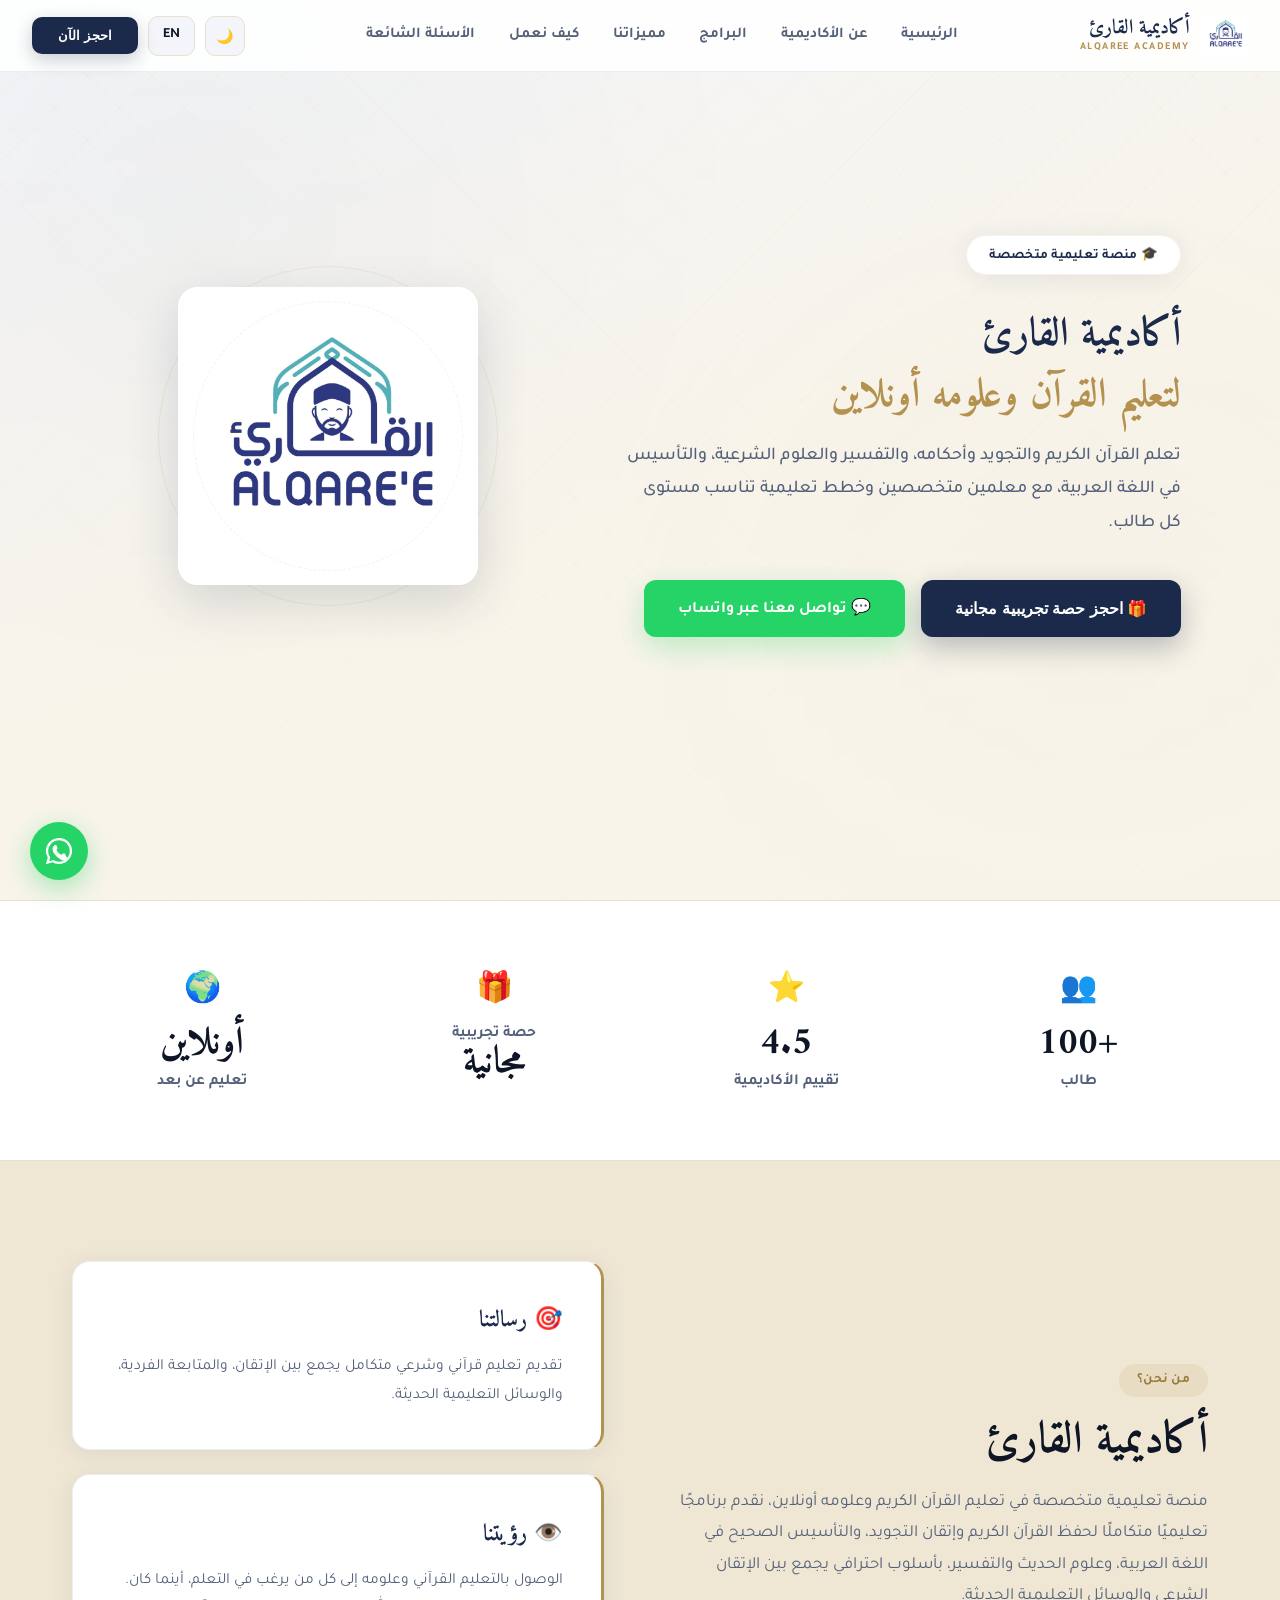
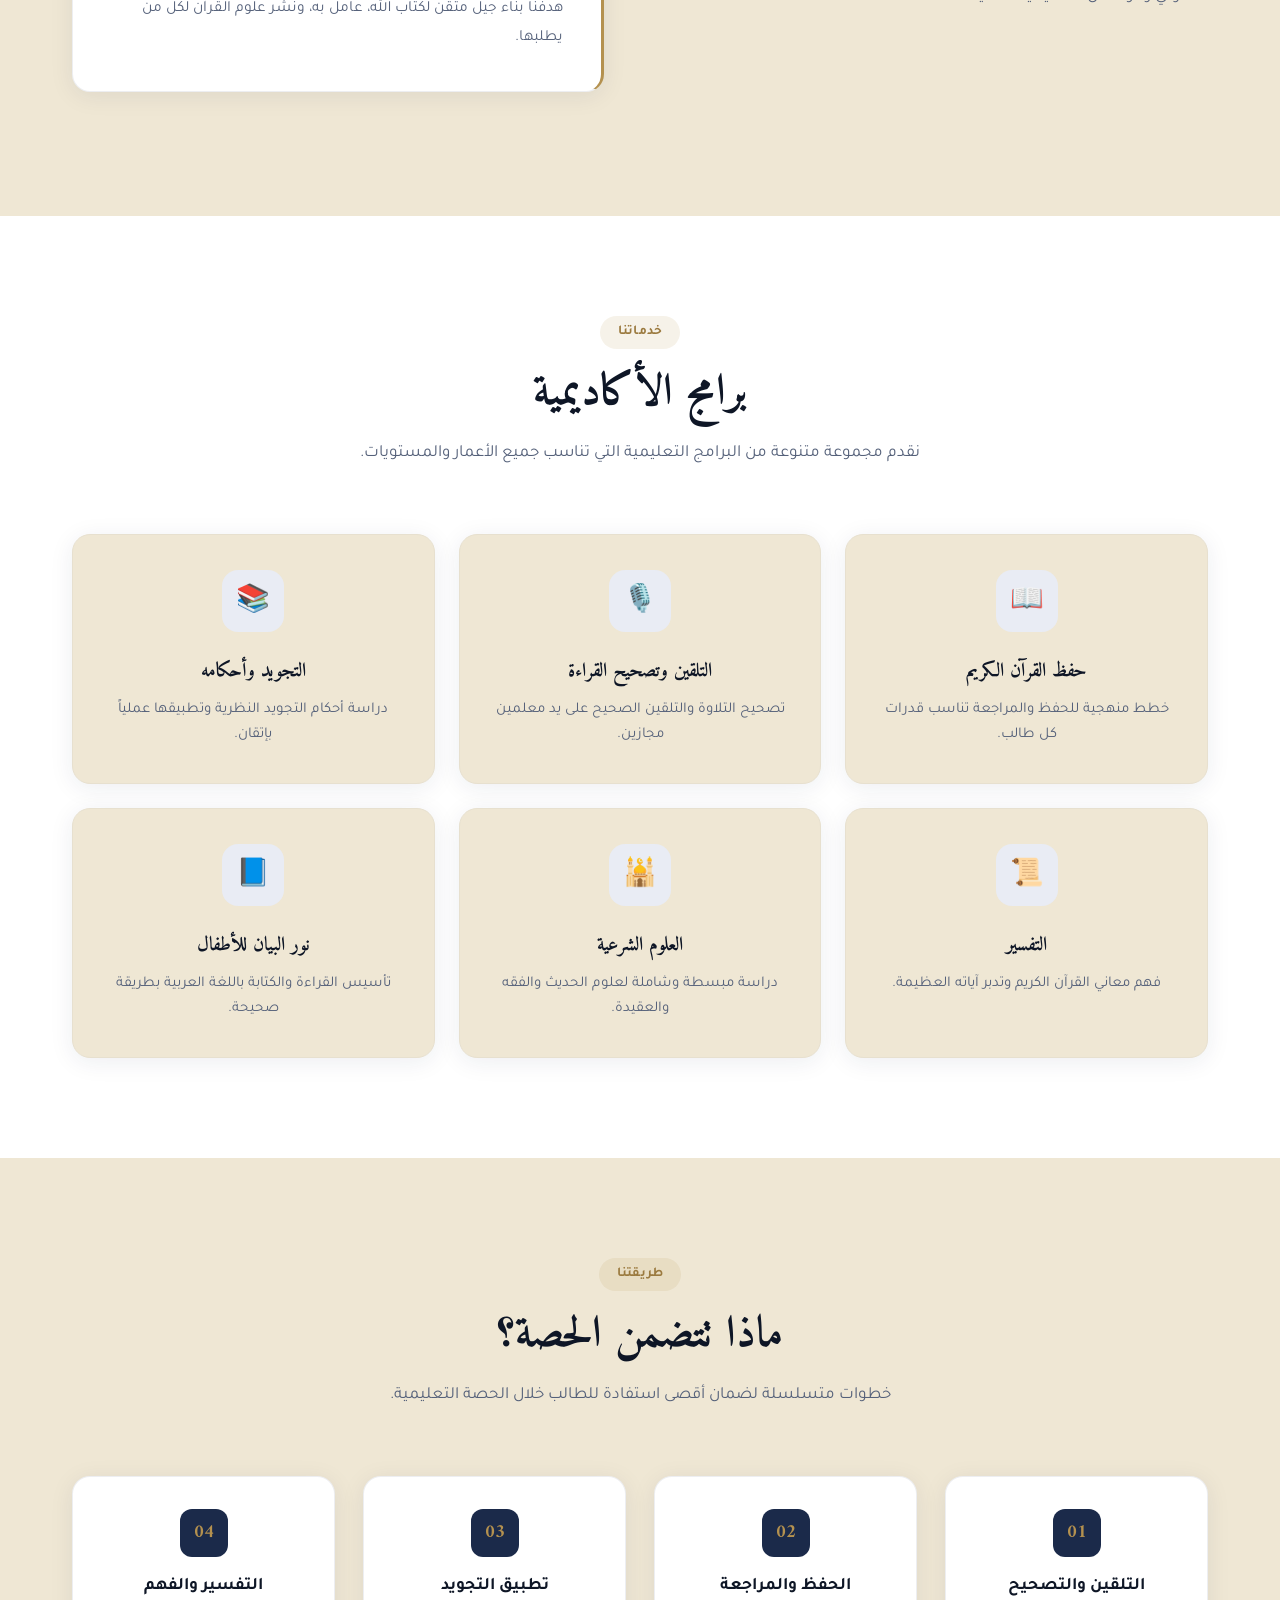
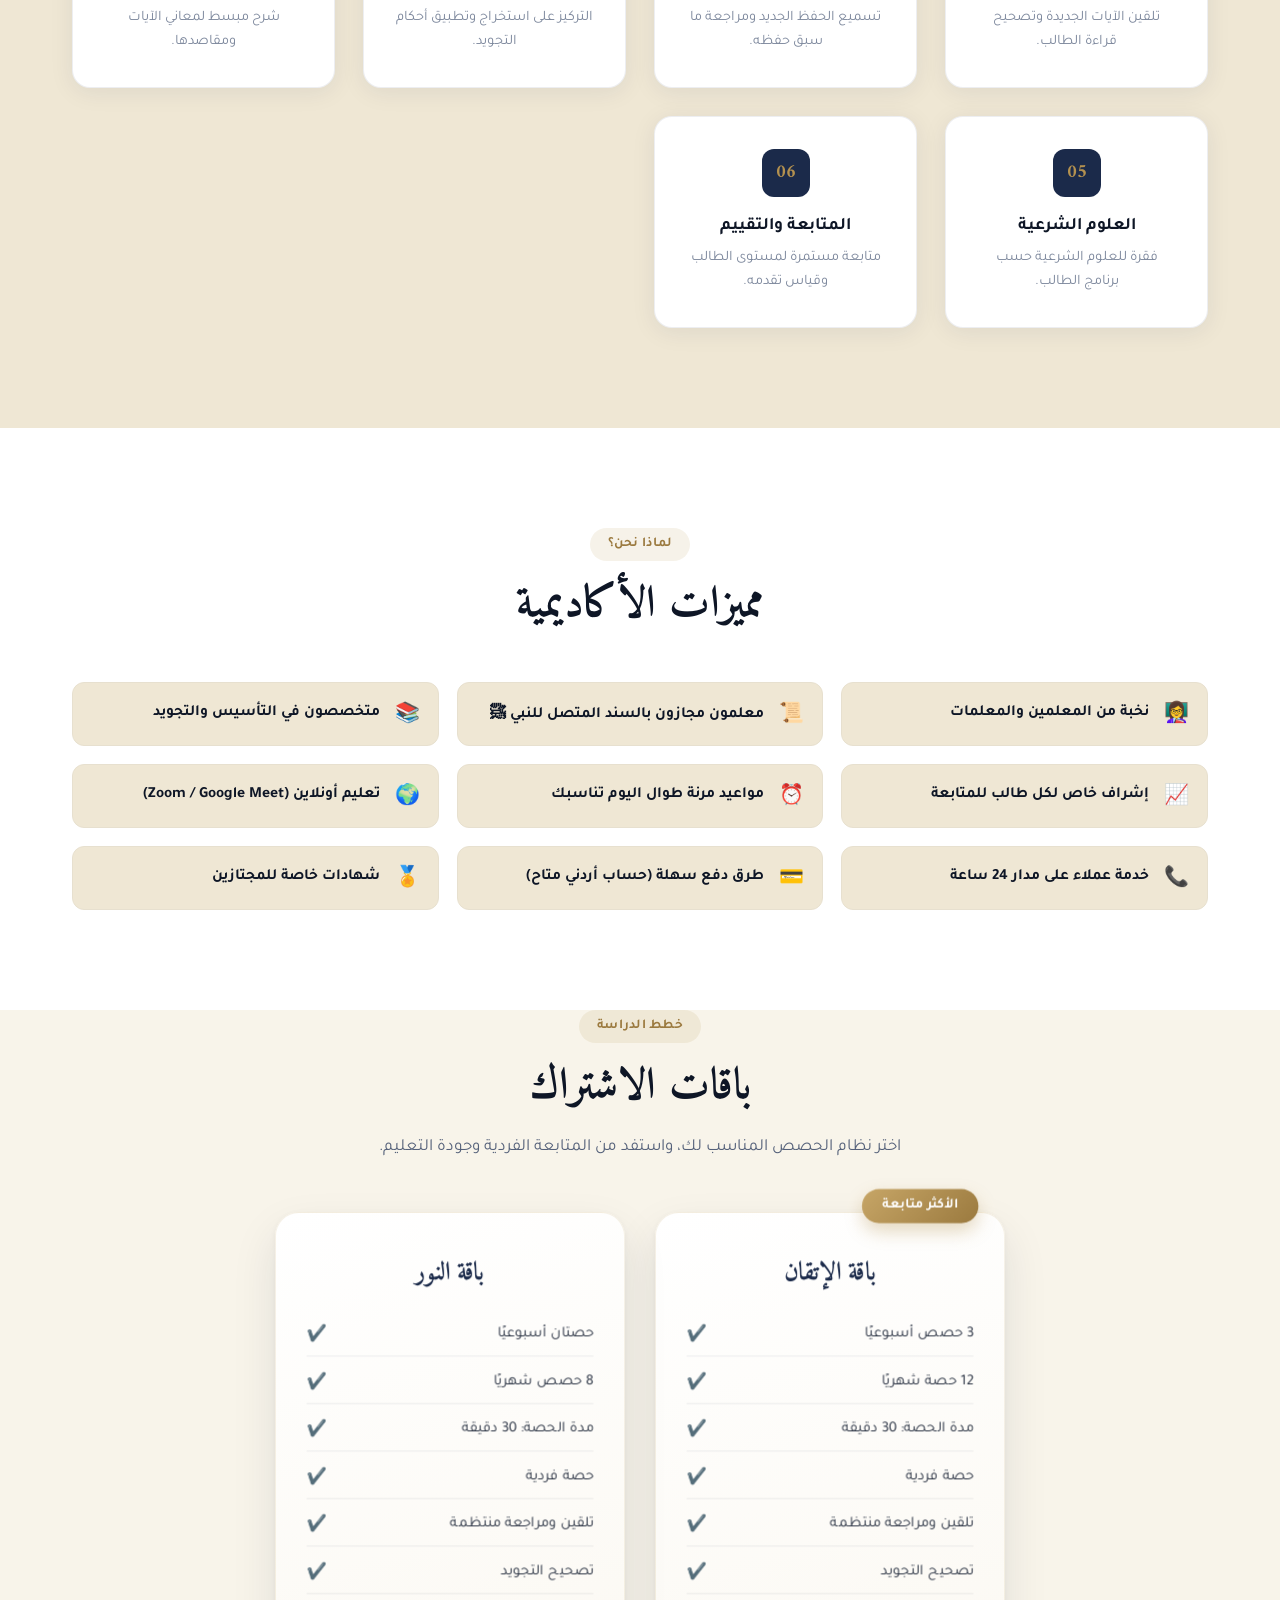
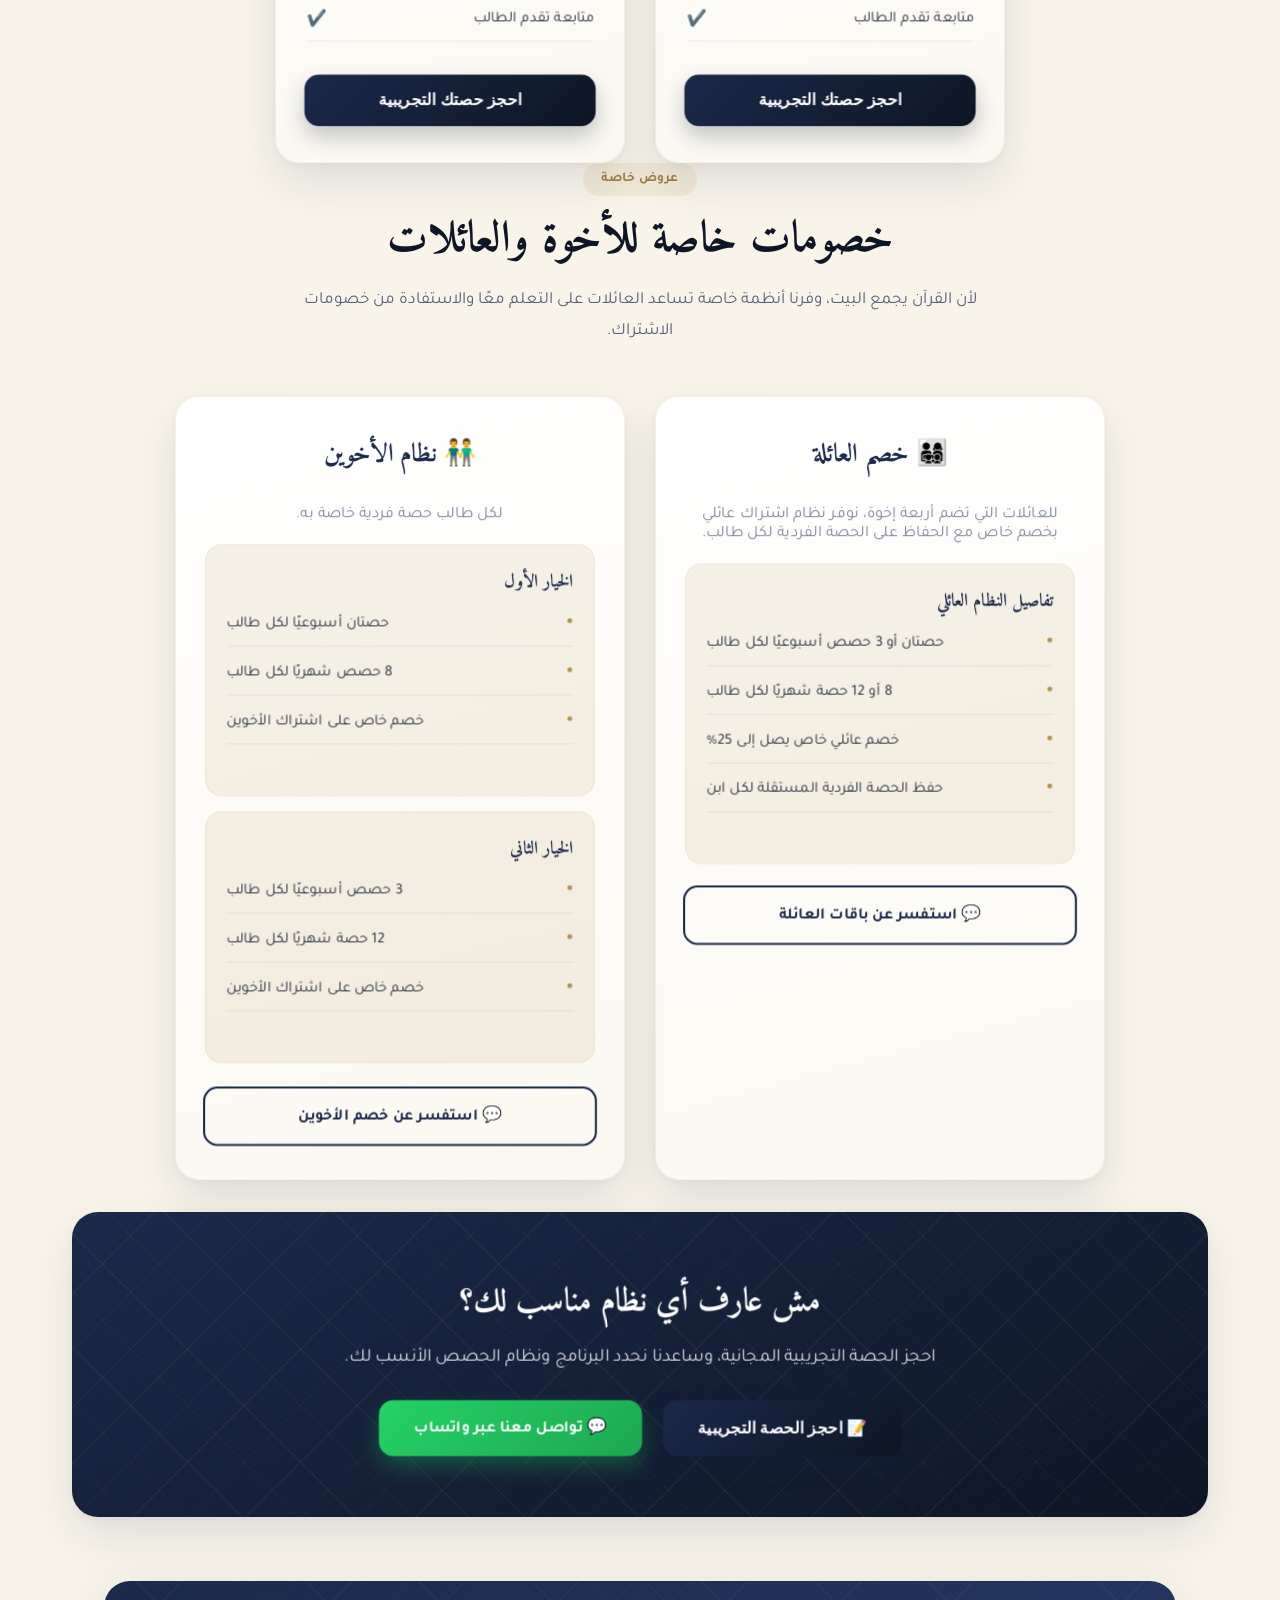
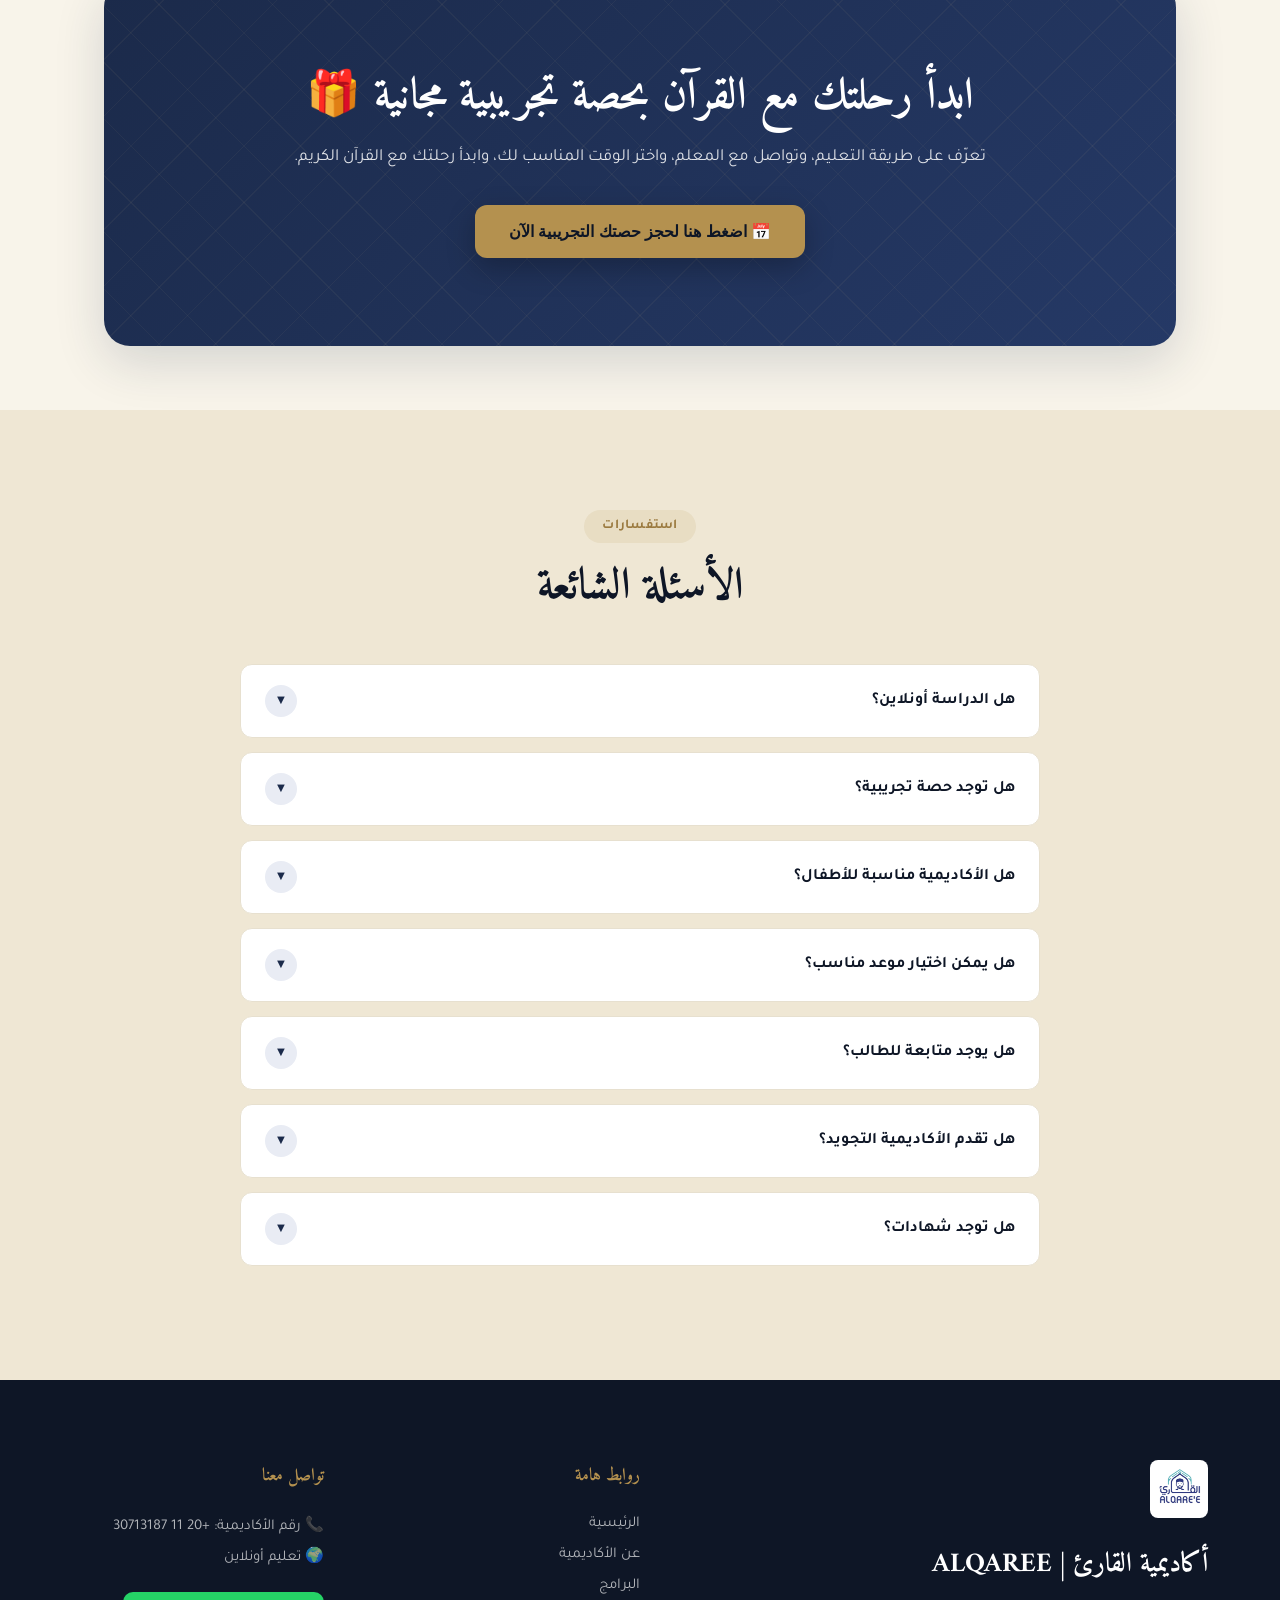
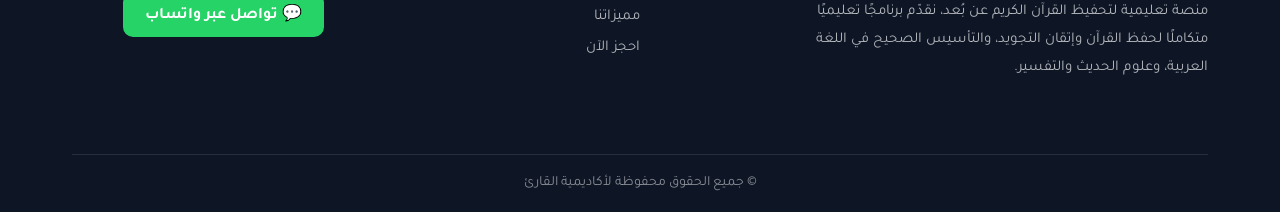
==== index.html @ 90953e5b "Add files via upload" ====
<!DOCTYPE html>
<html lang="ar" dir="rtl" data-theme="light">
<head>
<meta charset="UTF-8">
<meta name="viewport" content="width=device-width, initial-scale=1.0">
<title data-i18n="page_title">أكاديمية القارئ | تعليم القرآن الكريم والتجويد والعلوم الشرعية أونلاين</title>

<!-- Facebook Domain Verification -->
<meta name="facebook-domain-verification" content="b0ya1igfwfctsyfif7f6wbqthtu5ta" />

<!-- Meta Pixel Code -->
<script>
!function(f,b,e,v,n,t,s)
{if(f.fbq)return;n=f.fbq=function(){n.callMethod?
n.callMethod.apply(n,arguments):n.queue.push(arguments)};
if(!f._fbq)f._fbq=n;n.push=n;n.loaded=!0;n.version='2.0';
n.queue=[];t=b.createElement(e);t.async=!0;
t.src=v;s=b.getElementsByTagName(e)[0];
s.parentNode.insertBefore(t,s)}(window, document,'script',
'https://connect.facebook.net/en_US/fbevents.js');
fbq('init', '1614909166922702');
fbq('track', 'PageView');
</script>
<noscript><img height="1" width="1" style="display:none"
src="https://www.facebook.com/tr?id=1614909166922702&ev=PageView&noscript=1"
/></noscript>
<!-- End Meta Pixel Code -->

<meta name="description" content="أكاديمية القارئ لتعليم القرآن الكريم وحفظه، والتجويد وأحكامه، والتفسير، والعلوم الشرعية، ونور البيان للأطفال، أونلاين مع معلمين متخصصين وحصة تجريبية مجانية.">
<meta name="theme-color" content="#1B2A4A">
<link rel="preconnect" href="https://fonts.googleapis.com">
<link rel="preconnect" href="https://fonts.gstatic.com" crossorigin>
<link href="https://fonts.googleapis.com/css2?family=Amiri:wght@400;700&family=Tajawal:wght@300;400;500;700;800;900&family=Inter:wght@300;400;500;600;700&display=swap" rel="stylesheet">
<link rel="stylesheet" href="style.css">
</head>
<body>

<!-- NAVBAR -->
<nav id="navbar">
  <a class="nav-logo" href="#">
    <img src="assets/logo.jpg" alt="أكاديمية القارئ">
    <div class="nav-logo-text">
      <div class="nav-logo-ar" data-i18n="logo_ar">أكاديمية القارئ</div>
      <div class="nav-logo-en">ALQAREE ACADEMY</div>
    </div>
  </a>
  <ul class="nav-links">
    <li><a href="#" data-i18n="nav_home">الرئيسية</a></li>
    <li><a href="#about" data-i18n="nav_about">عن الأكاديمية</a></li>
    <li><a href="#services" data-i18n="nav_services">البرامج</a></li>
    <li><a href="#features" data-i18n="nav_features">مميزاتنا</a></li>
    <li><a href="#process" data-i18n="nav_process">كيف نعمل</a></li>
    <li><a href="#faq" data-i18n="nav_faq">الأسئلة الشائعة</a></li>
  </ul>
  <div class="nav-actions">
    <button class="theme-toggle" id="theme-toggle-btn" aria-label="تبديل الوضع الليلي والنهاري">🌙</button>
    <button class="lang-toggle" id="lang-toggle-btn" aria-label="تبديل اللغة">EN</button>
    <button class="nav-cta open-modal-btn" data-i18n="book_now">احجز الآن</button>
  </div>
  
  <button class="nav-hamburger" id="menu-btn" aria-label="فتح القائمة" aria-expanded="false" aria-controls="mobile-menu">
    <span></span><span></span><span></span>
  </button>
</nav>

<div class="mobile-menu" id="mobile-menu">
  <a href="#" class="mobile-link" data-i18n="nav_home">الرئيسية</a>
  <a href="#about" class="mobile-link" data-i18n="nav_about">عن الأكاديمية</a>
  <a href="#services" class="mobile-link" data-i18n="nav_services">البرامج</a>
  <a href="#features" class="mobile-link" data-i18n="nav_features">مميزاتنا</a>
  <a href="#process" class="mobile-link" data-i18n="nav_process">كيف نعمل</a>
  <a href="#faq" class="mobile-link" data-i18n="nav_faq">الأسئلة الشائعة</a>
  <div class="mobile-actions">
    <button class="theme-toggle" id="mobile-theme-btn">🌙 الوضع الليلي</button>
    <button class="lang-toggle" id="mobile-lang-btn">English</button>
  </div>
  <button class="nav-cta open-modal-btn mobile-link mobile-cta" data-i18n="book_now">احجز الآن</button>
</div>

<!-- HERO -->
<section class="hero" id="home">
  <div class="hero-pattern"></div>
  <div class="container hero-content">
    <div class="hero-text reveal visible">
      <div class="hero-badge" data-i18n="hero_badge">🎓 منصة تعليمية متخصصة</div>
      <h1 class="hero-title"><span data-i18n="hero_title_1">أكاديمية القارئ</span> <span data-i18n="hero_title_2">لتعليم القرآن وعلومه أونلاين</span></h1>
      <p class="hero-sub" data-i18n="hero_sub">تعلم القرآن الكريم والتجويد وأحكامه، والتفسير والعلوم الشرعية، والتأسيس في اللغة العربية، مع معلمين متخصصين وخطط تعليمية تناسب مستوى كل طالب.</p>
      <div class="hero-btns">
        <button class="btn-primary open-modal-btn" data-i18n="hero_btn_book">🎁 احجز حصة تجريبية مجانية</button>
        <a href="https://wa.me/201130713187?text=السلام عليكم، أريد الاستفسار عن أكاديمية القارئ وحجز حصة تجريبية مجانية." target="_blank" rel="noopener noreferrer" class="btn-wa" data-i18n="hero_btn_wa">💬 تواصل معنا عبر واتساب</a>
      </div>
    </div>
    <div class="hero-visual reveal visible">
        <img src="assets/logo.jpg" alt="أكاديمية القارئ Logo">
    </div>
  </div>
</section>

<!-- STATS -->
<section class="stats-bar">
  <div class="container stats-grid reveal">
    <div class="stat-item">
      <div class="stat-icon">👥</div>
      <div class="stat-num">+100</div>
      <div class="stat-label" data-i18n="stat_students">طالب</div>
    </div>
    <div class="stat-item">
      <div class="stat-icon">⭐</div>
      <div class="stat-num">4.5</div>
      <div class="stat-label" data-i18n="stat_rating" >تقييم الطلاب للأكاديمية  </div>
    </div>
    <div class="stat-item">
      <div class="stat-icon">🎁</div>
      <div class="stat-label" data-i18n="stat_free">حصة نجريبية</div>
      <div class="stat-num" data-i18n="stat_free_val">مجانية </div>
    </div>
    <div class="stat-item">
      <div class="stat-icon">🌍</div>
      <div class="stat-num" data-i18n="stat_online_val">أونلاين</div>
      <div class="stat-label" data-i18n="stat_online">تعليم عن بعد</div>
    </div>
  </div>
</section>

<!-- ABOUT -->
<section class="about" id="about">
  <div class="container reveal">
    <div class="about-grid">
        <div>
            <div class="section-tag" data-i18n="about_tag">من نحن؟</div>
            <h2 class="section-title" data-i18n="about_title">أكاديمية القارئ</h2>
            <p class="section-sub" data-i18n="about_desc">منصة تعليمية متخصصة في تعليم القرآن الكريم وعلومه أونلاين، نقدم برنامجًا تعليميًا متكاملًا لحفظ القرآن الكريم وإتقان التجويد، والتأسيس الصحيح في اللغة العربية، وعلوم الحديث والتفسير، بأسلوب احترافي يجمع بين الإتقان الشرعي والوسائل التعليمية الحديثة.</p>
        </div>
        <div>
            <div class="about-card">
                <h3 data-i18n="mission_title">🎯 رسالتنا</h3>
                <p data-i18n="mission_desc">تقديم تعليم قرآني وشرعي متكامل يجمع بين الإتقان، والمتابعة الفردية، والوسائل التعليمية الحديثة.</p>
            </div>
            <div class="about-card">
                <h3 data-i18n="vision_title">👁️ رؤيتنا</h3>
                <p data-i18n="vision_desc">الوصول بالتعليم القرآني وعلومه إلى كل من يرغب في التعلم، أينما كان. هدفنا بناء جيل متقن لكتاب الله، عامل به، ونشر علوم القرآن لكل من يطلبها.</p>
            </div>
        </div>
    </div>
  </div>
</section>

<!-- SERVICES -->
<section class="services" id="services">
  <div class="container reveal">
    <div class="text-center">
        <div class="section-tag" data-i18n="services_tag">خدماتنا</div>
        <h2 class="section-title" data-i18n="services_title">برامج الأكاديمية</h2>
        <p class="section-sub text-center" data-i18n="services_sub">نقدم مجموعة متنوعة من البرامج التعليمية التي تناسب جميع الأعمار والمستويات.</p>
    </div>
    
    <div class="services-grid">
      <div class="service-card">
        <div class="service-icon">📖</div>
        <h3 class="service-title" data-i18n="srv_1_title">حفظ القرآن الكريم</h3>
        <p class="service-text" data-i18n="srv_1_desc">خطط منهجية للحفظ والمراجعة تناسب قدرات كل طالب.</p>
      </div>
      <div class="service-card">
        <div class="service-icon">🎙️</div>
        <h3 class="service-title" data-i18n="srv_2_title">التلقين وتصحيح القراءة</h3>
        <p class="service-text" data-i18n="srv_2_desc">تصحيح التلاوة والتلقين الصحيح على يد معلمين مجازين.</p>
      </div>
      <div class="service-card">
        <div class="service-icon">📚</div>
        <h3 class="service-title" data-i18n="srv_3_title">التجويد وأحكامه</h3>
        <p class="service-text" data-i18n="srv_3_desc">دراسة أحكام التجويد النظرية وتطبيقها عملياً بإتقان.</p>
      </div>
      <div class="service-card">
        <div class="service-icon">📜</div>
        <h3 class="service-title" data-i18n="srv_4_title">التفسير</h3>
        <p class="service-text" data-i18n="srv_4_desc">فهم معاني القرآن الكريم وتدبر آياته العظيمة.</p>
      </div>
      <div class="service-card">
        <div class="service-icon">🕌</div>
        <h3 class="service-title" data-i18n="srv_5_title">العلوم الشرعية</h3>
        <p class="service-text" data-i18n="srv_5_desc">دراسة مبسطة وشاملة لعلوم الحديث والفقه والعقيدة.</p>
      </div>
      <div class="service-card">
        <div class="service-icon">📘</div>
        <h3 class="service-title" data-i18n="srv_6_title">نور البيان للأطفال</h3>
        <p class="service-text" data-i18n="srv_6_desc">تأسيس القراءة والكتابة باللغة العربية بطريقة صحيحة.</p>
      </div>
    </div>
  </div>
</section>

<!-- PROCESS -->
<section class="process" id="process">
  <div class="container reveal">
    <div class="text-center">
        <div class="section-tag" data-i18n="process_tag">طريقتنا</div>
        <h2 class="section-title" data-i18n="process_title">ماذا تتضمن الحصة؟</h2>
        <p class="section-sub text-center" data-i18n="process_sub">خطوات متسلسلة لضمان أقصى استفادة للطالب خلال الحصة التعليمية.</p>
    </div>

    <div class="process-steps">
      <div class="process-step">
        <div class="step-num">01</div>
        <h3 class="step-title" data-i18n="step_1_title">التلقين والتصحيح</h3>
        <p class="step-text" data-i18n="step_1_desc">تلقين الآيات الجديدة وتصحيح قراءة الطالب.</p>
      </div>
      <div class="process-step">
        <div class="step-num">02</div>
        <h3 class="step-title" data-i18n="step_2_title">الحفظ والمراجعة</h3>
        <p class="step-text" data-i18n="step_2_desc">تسميع الحفظ الجديد ومراجعة ما سبق حفظه.</p>
      </div>
      <div class="process-step">
        <div class="step-num">03</div>
        <h3 class="step-title" data-i18n="step_3_title">تطبيق التجويد</h3>
        <p class="step-text" data-i18n="step_3_desc">التركيز على استخراج وتطبيق أحكام التجويد.</p>
      </div>
      <div class="process-step">
        <div class="step-num">04</div>
        <h3 class="step-title" data-i18n="step_4_title">التفسير والفهم</h3>
        <p class="step-text" data-i18n="step_4_desc">شرح مبسط لمعاني الآيات ومقاصدها.</p>
      </div>
      <div class="process-step">
        <div class="step-num">05</div>
        <h3 class="step-title" data-i18n="step_5_title">العلوم الشرعية</h3>
        <p class="step-text" data-i18n="step_5_desc">فقرة للعلوم الشرعية حسب برنامج الطالب.</p>
      </div>
      <div class="process-step">
        <div class="step-num">06</div>
        <h3 class="step-title" data-i18n="step_6_title">المتابعة والتقييم</h3>
        <p class="step-text" data-i18n="step_6_desc">متابعة مستمرة لمستوى الطالب وقياس تقدمه.</p>
      </div>
    </div>
  </div>
</section>

<!-- FEATURES -->
<section class="features" id="features">
  <div class="container reveal">
    <div class="text-center">
        <div class="section-tag" data-i18n="features_tag">لماذا نحن؟</div>
        <h2 class="section-title" data-i18n="features_title">مميزات الأكاديمية</h2>
    </div>
    
    <div class="features-list">
        <div class="feature-item">
            <span>👩‍🏫</span>
            <span data-i18n="feat_1">نخبة من المعلمين والمعلمات</span>
        </div>
        <div class="feature-item">
            <span>📜</span>
            <span data-i18n="feat_2">معلمون مجازون بالسند المتصل للنبي ﷺ</span>
        </div>
        <div class="feature-item">
            <span>📚</span>
            <span data-i18n="feat_3">متخصصون في التأسيس والتجويد</span>
        </div>
        <div class="feature-item">
            <span>📈</span>
            <span data-i18n="feat_4">إشراف خاص لكل طالب للمتابعة</span>
        </div>
        <div class="feature-item">
            <span>⏰</span>
            <span data-i18n="feat_5">مواعيد مرنة طوال اليوم تناسبك</span>
        </div>
        <div class="feature-item">
            <span>🌍</span>
            <span data-i18n="feat_6">تعليم أونلاين (Zoom / Google Meet)</span>
        </div>
        <div class="feature-item">
            <span>📞</span>
            <span data-i18n="feat_7">خدمة عملاء على مدار 24 ساعة</span>
        </div>
        <div class="feature-item">
            <span>💳</span>
            <span data-i18n="feat_8">طرق دفع سهلة (حساب أردني متاح)</span>
        </div>
        <div class="feature-item">
            <span>🏅</span>
            <span data-i18n="feat_9">شهادات خاصة للمجتازين</span>
        </div>
    </div>
  </div>
</section>

<!-- PRICING PACKAGES (تمت الإضافة) -->
<section class="container reveal" id="pricing">
  <div class="text-center">
    <div class="section-tag" data-i18n="pricing_tag">خطط الدراسة</div>
    <h2 class="section-title" data-i18n="pricing_title">باقات الاشتراك</h2>
    <p class="section-sub text-center" data-i18n="pricing_sub">اختر نظام الحصص المناسب لك، واستفد من المتابعة الفردية وجودة التعليم.</p>
  </div>
  <div class="pricing-grid">
    <!-- باقة الإتقان 3D -->
    <div class="pricing-card">
      <div class="badge-3d" data-i18n="most_followed">الأكثر متابعة</div>
      <h3 data-i18n="pkg_itqan_title">باقة الإتقان</h3>
      <ul class="pricing-features">
        <li><span data-i18n="pkg_itqan_f1">3 حصص أسبوعيًا</span> <span class="check">✔️</span></li>
        <li><span data-i18n="pkg_itqan_f2">12 حصة شهريًا</span> <span class="check">✔️</span></li>
        <li><span data-i18n="pkg_itqan_f3">مدة الحصة: 30 دقيقة</span> <span class="check">✔️</span></li>
        <li><span data-i18n="pkg_itqan_f4">حصة فردية</span> <span class="check">✔️</span></li>
        <li><span data-i18n="pkg_itqan_f5">تلقين ومراجعة منتظمة</span> <span class="check">✔️</span></li>
        <li><span data-i18n="pkg_itqan_f6">تصحيح التجويد</span> <span class="check">✔️</span></li>
        <li><span data-i18n="pkg_itqan_f7">متابعة تقدم الطالب</span> <span class="check">✔️</span></li>
      </ul>
      <button class="btn-3d open-modal-btn" data-i18n="book_trial_btn">احجز حصتك التجريبية</button>
    </div>
    <!-- باقة النور 3D -->
    <div class="pricing-card">
      <h3 data-i18n="pkg_noor_title">باقة النور</h3>
      <ul class="pricing-features">
        <li><span data-i18n="pkg_noor_f1">حصتان أسبوعيًا</span> <span class="check">✔️</span></li>
        <li><span data-i18n="pkg_noor_f2">8 حصص شهريًا</span> <span class="check">✔️</span></li>
        <li><span data-i18n="pkg_noor_f3">مدة الحصة: 30 دقيقة</span> <span class="check">✔️</span></li>
        <li><span data-i18n="pkg_noor_f4">حصة فردية</span> <span class="check">✔️</span></li>
        <li><span data-i18n="pkg_noor_f5">تلقين ومراجعة منتظمة</span> <span class="check">✔️</span></li>
        <li><span data-i18n="pkg_noor_f6">تصحيح التجويد</span> <span class="check">✔️</span></li>
        <li><span data-i18n="pkg_noor_f7">متابعة تقدم الطالب</span> <span class="check">✔️</span></li>
      </ul>
      <button class="btn-3d open-modal-btn" data-i18n="book_trial_btn">احجز حصتك التجريبية</button>
    </div>
  </div>
</section>

<!-- FAMILY DISCOUNTS (تمت الإضافة) -->
<section class="container reveal" id="discounts">
  <div class="text-center">
    <div class="section-tag" data-i18n="discounts_tag">عروض خاصة</div>
    <h2 class="section-title" data-i18n="discounts_title">خصومات خاصة للأخوة والعائلات</h2>
    <p class="section-sub text-center" data-i18n="discounts_sub">لأن القرآن يجمع البيت، وفرنا أنظمة خاصة تساعد العائلات على التعلم معًا والاستفادة من خصومات الاشتراك.</p>
  </div>
  <div class="discounts-grid">
    <!-- Family Card -->
    <div class="pricing-card pricing-card--wide">
      <h3 data-i18n="family_discount_title">👨‍👩‍👧‍👦 خصم العائلة</h3>
      <p class="discount-lead" data-i18n="family_discount_sub">للعائلات التي تضم أربعة إخوة، نوفر نظام اشتراك عائلي بخصم خاص مع الحفاظ على الحصة الفردية لكل طالب.</p>
      <div class="discount-box">
        <h4 data-i18n="family_details_title">تفاصيل النظام العائلي</h4>
        <ul class="pricing-features">
          <li><span class="dot">•</span> <span data-i18n="fam_f1">حصتان أو 3 حصص أسبوعيًا لكل طالب</span></li>
          <li><span class="dot">•</span> <span data-i18n="fam_f2">8 أو 12 حصة شهريًا لكل طالب</span></li>
          <li><span class="dot">•</span> <span data-i18n="fam_f3">خصم عائلي خاص يصل إلى 25%</span></li>
          <li><span class="dot">•</span> <span data-i18n="fam_f4">حفظ الحصة الفردية المستقلة لكل ابن</span></li>
        </ul>
      </div>
      <a href="https://wa.me/201130713187" target="_blank" class="btn-3d btn-outline-navy" style="margin-top: 20px; display: block; text-align: center;" data-i18n="inquire_family">💬 استفسر عن باقات العائلة</a>
    </div>
    <!-- Siblings Card -->
    <div class="pricing-card pricing-card--wide">
      <h3 data-i18n="siblings_discount_title">👬 نظام الأخوين</h3>
      <p class="discount-lead" data-i18n="siblings_discount_sub">لكل طالب حصة فردية خاصة به.</p>
      <div class="discount-box">
        <h4 data-i18n="sib_op1_title">الخيار الأول</h4>
        <ul class="pricing-features">
          <li><span class="dot">•</span> <span data-i18n="sib_op1_f1">حصتان أسبوعيًا لكل طالب</span></li>
          <li><span class="dot">•</span> <span data-i18n="sib_op1_f2">8 حصص شهريًا لكل طالب</span></li>
          <li><span class="dot">•</span> <span data-i18n="sib_op1_f3">خصم خاص على اشتراك الأخوين</span></li>
        </ul>
      </div>
      <div class="discount-box" style="margin-top: 15px;">
        <h4 data-i18n="sib_op2_title">الخيار الثاني</h4>
        <ul class="pricing-features">
          <li><span class="dot">•</span> <span data-i18n="sib_op2_f1">3 حصص أسبوعيًا لكل طالب</span></li>
          <li><span class="dot">•</span> <span data-i18n="sib_op2_f2">12 حصة شهريًا لكل طالب</span></li>
          <li><span class="dot">•</span> <span data-i18n="sib_op2_f3">خصم خاص على اشتراك الأخوين</span></li>
        </ul>
      </div>
      <a href="https://wa.me/201130713187" target="_blank" class="btn-3d btn-outline-navy" style="margin-top: 20px; display: block; text-align: center;" data-i18n="inquire_siblings">💬 استفسر عن خصم الأخوين</a>
    </div>
  </div>
</section>

<!-- HELP BANNER CTA (تمت الإضافة) -->
<section class="container reveal" style="margin-top: 2rem;">
  <div class="help-banner-content">
    <h2 data-i18n="help_title">مش عارف أي نظام مناسب لك؟</h2>
    <p data-i18n="help_sub">احجز الحصة التجريبية المجانية، وساعدنا نحدد البرنامج ونظام الحصص الأنسب لك.</p>
    <div class="help-btns">
      <button class="btn-3d open-modal-btn" data-i18n="book_trial_help">📝 احجز الحصة التجريبية</button>
      <a href="https://wa.me/201130713187" target="_blank" class="btn-3d btn-3d--wa" data-i18n="wa_help">💬 تواصل معنا عبر واتساب</a>
    </div>
  </div>
</section>

<!-- CHILDREN SECTION -->

<!-- BOOKING CTA -->
<section class="container reveal" id="booking">
    <div class="booking-cta">
        <h2 class="section-title" data-i18n="cta_title">ابدأ رحلتك مع القرآن بحصة تجريبية مجانية 🎁</h2>
        <p class="section-sub text-center" data-i18n="cta_sub">تعرّف على طريقة التعليم، وتواصل مع المعلم، واختر الوقت المناسب لك، وابدأ رحلتك مع القرآن الكريم.</p>
        <div style="margin-top: 2rem;">
            <button class="btn-primary open-modal-btn" data-i18n="cta_btn">📅 اضغط هنا لحجز حصتك التجريبية الآن</button>
        </div>
    </div>
</section>

<!-- MODAL POPUP FOR BOOKING FORM -->
<div class="modal-overlay" id="booking-modal" aria-hidden="true">
    <div class="modal-container" role="dialog" aria-modal="true" aria-labelledby="modal-title">
        <button class="modal-close" id="modal-close-btn" aria-label="إغلاق النافذة">&times;</button>
        <h3 id="modal-title" class="modal-title" data-i18n="modal_heading" style="text-align: center; margin-bottom: 20px;">نموذج حجز الحصة التجريبية</h3>
        
        <div class="form-container" style="padding: 10px 0;">
            <form id="academy-register-form" style="display: flex; flex-direction: column; gap: 15px;">
                <!-- حقل الاسم -->
                <div>
                    <label style="display: block; margin-bottom: 5px; font-weight: 500;" data-i18n="form_name">الاسم ثلاثي</label>
                    <input type="text" name="name" required style="width: 100%; padding: 10px; border: 1px solid #ddd; border-radius: 8px; font-family: inherit; box-sizing: border-box;">
                </div>

                <!-- حقل العمر -->
                <div>
                    <label style="display: block; margin-bottom: 5px; font-weight: 500;" data-i18n="form_age">العمر</label>
                    <input type="number" name="age" required style="width: 100%; padding: 10px; border: 1px solid #ddd; border-radius: 8px; font-family: inherit; box-sizing: border-box;">
                </div>
                
                <!-- حقل الواتساب -->
                <div>
                    <label style="display: block; margin-bottom: 5px; font-weight: 500;" data-i18n="form_whatsapp">رقم الواتساب</label>
                    <input type="tel" name="whatsapp" dir="ltr" placeholder="+20..." required style="width: 100%; padding: 10px; border: 1px solid #ddd; border-radius: 8px; font-family: inherit; box-sizing: border-box; text-align: right;">
                </div>

                <!-- حقل الموعد -->
                <div>
                    <label style="display: block; margin-bottom: 5px; font-weight: 500;" data-i18n="form_appointment">الموعد المناسب للحصة</label>
                    <input type="datetime-local" name="appointment" required style="width: 100%; padding: 10px; border: 1px solid #ddd; border-radius: 8px; font-family: inherit; box-sizing: border-box;">
                </div>
                
                <button type="submit" class="btn-primary" id="submit-btn" style="width: 100%; margin-top: 10px; padding: 12px; font-size: 16px; border: none; cursor: pointer;" data-i18n="form_submit">تأكيد الحجز</button>
                <p id="form-message" style="text-align: center; font-weight: bold; margin-top: 10px; display: none;"></p>
            </form>
        </div>
    </div>
</div>

<!-- FAQ -->
<section class="faq" id="faq">
  <div class="container reveal">
    <div class="text-center">
        <div class="section-tag" data-i18n="faq_tag">استفسارات</div>
        <h2 class="section-title" data-i18n="faq_title">الأسئلة الشائعة</h2>
    </div>
    
    <div class="faq-list">
      <div class="faq-item">
        <button class="faq-q" aria-expanded="false" aria-controls="faq-a-1"><span data-i18n="faq_1_q">هل الدراسة أونلاين؟</span> <span class="faq-arrow">▼</span></button>
        <div id="faq-a-1" class="faq-a"><p data-i18n="faq_1_a">نعم، يتم التعليم عن بعد بشكل تفاعلي ومباشر باستخدام منصات Zoom أو Google Meet.</p></div>
      </div>
      <div class="faq-item">
        <button class="faq-q" aria-expanded="false" aria-controls="faq-a-2"><span data-i18n="faq_2_q">هل توجد حصة تجريبية؟</span> <span class="faq-arrow">▼</span></button>
        <div id="faq-a-2" class="faq-a"><p data-i18n="faq_2_a">نعم، نقدم حصة تجريبية مجانية لتقييم المستوى والتعرف على المعلم وطريقة الشرح.</p></div>
      </div>
      <div class="faq-item">
        <button class="faq-q" aria-expanded="false" aria-controls="faq-a-3"><span data-i18n="faq_3_q">هل الأكاديمية مناسبة للأطفال؟</span> <span class="faq-arrow">▼</span></button>
        <div id="faq-a-3" class="faq-a"><p data-i18n="faq_3_a">نعم، توجد برامج خاصة مصممة للأطفال ومنها منهج "نور البيان" لتأسيس القراءة والكتابة.</p></div>
      </div>
      <div class="faq-item">
        <button class="faq-q" aria-expanded="false" aria-controls="faq-a-4"><span data-i18n="faq_4_q">هل يمكن اختيار موعد مناسب؟</span> <span class="faq-arrow">▼</span></button>
        <div id="faq-a-4" class="faq-a"><p data-i18n="faq_4_a">نعم، نوفر مواعيد مرنة طوال اليوم لاختيار ما يناسب جدولك، وذلك حسب التوفر.</p></div>
      </div>
      <div class="faq-item">
        <button class="faq-q" aria-expanded="false" aria-controls="faq-a-5"><span data-i18n="faq_5_q">هل يوجد متابعة للطالب؟</span> <span class="faq-arrow">▼</span></button>
        <div id="faq-a-5" class="faq-a"><p data-i18n="faq_5_a">بالتأكيد، يوجد إشراف خاص ومتابعة دورية لتقدم مستوى الطالب وتواصل مستمر لضمان أفضل النتائج.</p></div>
      </div>
      <div class="faq-item">
        <button class="faq-q" aria-expanded="false" aria-controls="faq-a-6"><span data-i18n="faq_6_q">هل تقدم الأكاديمية التجويد؟</span> <span class="faq-arrow">▼</span></button>
        <div id="faq-a-6" class="faq-a"><p data-i18n="faq_6_a">نعم، يتم تعليم أحكام التجويد النظرية وتطبيقها عملياً أثناء التلاوة والحفظ.</p></div>
      </div>
      <div class="faq-item">
        <button class="faq-q" aria-expanded="false" aria-controls="faq-a-7"><span data-i18n="faq_7_q">هل توجد شهادات؟</span> <span class="faq-arrow">▼</span></button>
        <div id="faq-a-7" class="faq-a"><p data-i18n="faq_7_a">نعم، تُمنح شهادات خاصة للطلاب عند إتمامهم للبرامج أو المراحل التعليمية بنجاح.</p></div>
      </div>
    </div>
  </div>
</section>

<!-- FOOTER -->
<footer>
  <div class="container">
    <div class="footer-grid">
      <div>
        <div class="footer-brand">
            <img src="assets/logo.jpg" alt="أكاديمية القارئ">
            <h2 class="footer-brand-title">أكاديمية القارئ | ALQAREE</h2>
        </div>
        <p class="footer-about" data-i18n="footer_desc">منصة تعليمية لتحفيظ القرآن الكريم عن بُعد، نقدّم برنامجًا تعليميًا متكاملًا لحفظ القرآن وإتقان التجويد، والتأسيس الصحيح في اللغة العربية، وعلوم الحديث والتفسير.</p>
      </div>
      <div>
        <h4 class="footer-col-title" data-i18n="footer_links_title">روابط هامة</h4>
        <ul class="footer-links">
          <li><a href="#home" data-i18n="nav_home">الرئيسية</a></li>
          <li><a href="#about" data-i18n="nav_about">عن الأكاديمية</a></li>
          <li><a href="#services" data-i18n="nav_services">برامجنا</a></li>
          <li><a href="#features" data-i18n="nav_features">مميزاتنا</a></li>
          <li><a href="#booking" class="open-modal-btn footer-link-btn" data-i18n="book_now">حجز حصة تجريبية</a></li>
        </ul>
      </div>
      <div>
        <h4 class="footer-col-title" data-i18n="footer_contact_title">تواصل معنا</h4>
        <div class="footer-contact">
            <p data-i18n="footer_phone">📞 رقم الأكاديمية: +20 11 30713187</p>
            <p data-i18n="footer_online">🌍 تعليم أونلاين</p>
        </div>
        <a href="https://wa.me/201130713187?text=السلام عليكم، أريد الاستفسار عن أكاديمية القارئ وحجز حصة تجريبية مجانية." target="_blank" rel="noopener noreferrer" class="footer-wa-btn" data-i18n="footer_wa_btn">💬 تواصل عبر واتساب</a>
      </div>
    </div>
    <div class="footer-bottom">
      <p data-i18n="footer_rights">© جميع الحقوق محفوظة لأكاديمية القارئ</p>
    </div>
  </div>
</footer>

<!-- WHATSAPP FLOAT -->
<div class="wa-float">
  <a href="https://wa.me/201130713187?text=السلام عليكم، أريد الاستفسار عن أكاديمية القارئ وحجز حصة تجريبية مجانية." target="_blank" rel="noopener noreferrer" class="wa-float-btn" aria-label="تواصل معنا عبر واتساب">
    <svg viewBox="0 0 32 32">
      <path d="M16 2a13.94 13.94 0 0 0-12 21l-2 7 7-2a13.94 13.94 0 1 0 7-26zm0 25.5a11.5 11.5 0 0 1-5.8-1.6l-.4-.2-4.3 1.1 1.1-4.2-.3-.4A11.5 11.5 0 1 1 16 27.5zm6.3-8.6c-.3-.2-2-.1-2.3.1s-.6.5-.8.8-.4.4-.7.2a9.1 9.1 0 0 1-5.1-5.1c-.2-.3 0-.5.2-.7s.5-.6.8-.8.1-.4 0-.7l-1-2.4c-.3-.7-.6-.6-.8-.6h-.7c-.2 0-.8.1-1.2.6a5.2 5.2 0 0 0-1.6 3.9 9.1 9.1 0 0 0 1.9 4.8 18.5 18.5 0 0 0 7.6 6.7 8.3 8.3 0 0 0 2.6.5c1.2 0 2.3-.5 3.1-1.4a3.8 3.8 0 0 0 .3-2.5c-.2-.1-.5-.2-.8-.3z"/>
    </svg>
  </a>
</div>

<script src="script.js"></script>
</body>
</html>
---- style.css ----
/* ==========================================================================
   أكاديمية القارئ — Design System
   نظام لوني موحّد: كحلي ملكي + بيج دافئ + ذهبي أكاديمي
   ========================================================================== */

:root {
  /* ---- 1. Core brand palette (single source of truth) ---- */
  --navy-950: #0E1626;
  --navy-900: #14213D;
  --navy-800: #1B2A4A;
  --navy-700: #253966;
  --navy-600: #34477A;
  --navy-500: #4B5D8C;
  --navy-100: #E9ECF4;
  --navy-50:  #F3F5FA;

  --gold-700: #9B7A3F;
  --gold-600: #B4914F;   /* ذهبي أكاديمي أساسي */
  --gold-500: #C7A667;
  --gold-300: #DEC48F;
  --gold-100: #F1E5CC;

  --beige-100: #F8F4EA;  /* بيج دافئ — خلفية عامة */
  --beige-50:  #FBF8F1;
  --beige-200: #EFE7D4;
  --ink: #232C3D;        /* لون النص الأساسي */

  /* ---- 2. Semantic tokens (light mode) — used across the whole page ---- */
  --primary-navy: var(--navy-800);
  --primary-navy-deep: var(--navy-950);
  --bg-beige: var(--beige-100);
  --card-bg: #FFFFFF;
  --card-bg-tint: var(--beige-50);
  --accent-gold: var(--gold-600);
  --accent-gold-light: var(--gold-300);
  --accent-gold-soft: rgba(180, 145, 79, 0.12);
  --text-main: var(--ink);
  --shadow-3d: 0 20px 45px rgba(20, 33, 61, 0.10), 0 2px 10px rgba(20, 33, 61, 0.05);

  --primary: var(--navy-700);
  --primary-dark: var(--navy-900);
  --primary-light: var(--navy-500);
  --primary-soft: var(--navy-100);
  --secondary: var(--gold-600);
  --secondary-dark: var(--gold-700);
  --secondary-light: var(--gold-300);
  --secondary-soft: var(--gold-100);
  --background: var(--beige-50);
  --background-soft: var(--beige-200);
  --surface: #FFFFFF;
  --surface-soft: var(--navy-50);
  --text-primary: var(--navy-950);
  --text-secondary: #55617A;
  --text-muted: #7C879C;
  --border: #E7E0CF;
  --divider: rgba(27, 42, 74, 0.08);
  --white: #ffffff;
  --dark-neutral: var(--navy-950);
  --font-display: 'Amiri', serif;
  --font-body: 'Tajawal', sans-serif;
  --radius: 18px;
  --radius-sm: 12px;
  --shadow: 0 4px 24px rgba(27, 42, 74, 0.08);
  --shadow-lg: 0 16px 50px rgba(27, 42, 74, 0.16);
  --wa: #25D366;

  /* ---- 3. Motion tokens ---- */
  --ease-soft: cubic-bezier(0.22, 1, 0.36, 1);
  --ease-spring: cubic-bezier(0.34, 1.56, 0.64, 1);
  --section-pad: 100px;
}

[data-theme="dark"] {
  --primary-navy: #0B1220;
  --primary-navy-deep: #05070D;
  --bg-beige: #0A0F1C;
  --card-bg: #141C30;
  --card-bg-tint: #101728;
  --accent-gold: #D8BD84;
  --accent-gold-light: #E8D6AE;
  --accent-gold-soft: rgba(216, 189, 132, 0.10);
  --text-main: #EDEAE0;
  --shadow-3d: 0 20px 45px rgba(0, 0, 0, 0.45), 0 2px 10px rgba(0, 0, 0, 0.3);

  --primary: #8B97BE;
  --primary-dark: #AEB9DA;
  --primary-light: #3B4A72;
  --primary-soft: #1B2740;
  --secondary: #D8BD84;
  --secondary-dark: #E8D6AE;
  --secondary-light: #8A7343;
  --secondary-soft: #241E12;
  --background: #0A0F1C;
  --background-soft: #101828;
  --surface: #141C30;
  --surface-soft: #1B2540;
  --text-primary: #EDEAE0;
  --text-secondary: #C3C7D4;
  --text-muted: #8891A4;
  --border: #26314A;
  --divider: rgba(139, 151, 190, 0.16);
  --white: #141C30;
  --dark-neutral: #05070D;
}

*, *::before, *::after { box-sizing: border-box; margin: 0; padding: 0; }
html { scroll-behavior: smooth; }

body {
  font-family: var(--font-body);
  background: var(--bg-beige);
  color: var(--text-main);
  overflow-x: hidden;
  transition: background 0.35s ease, color 0.35s ease;
  -webkit-font-smoothing: antialiased;
}

[data-lang="en"] { font-family: 'Inter', var(--font-body); }

/* ── Accessibility: visible keyboard focus everywhere ── */
a:focus-visible,
button:focus-visible,
input:focus-visible,
[tabindex]:focus-visible {
  outline: 2px solid var(--accent-gold);
  outline-offset: 3px;
  border-radius: 4px;
}

::selection { background: var(--accent-gold); color: var(--primary-navy-deep); }

/* ══ SCROLLBAR ══ */
::-webkit-scrollbar { width: 8px; }
::-webkit-scrollbar-track { background: var(--primary-soft); }
::-webkit-scrollbar-thumb { background: var(--primary-light); border-radius: 10px; }

/* ══════════════════════════ NAVBAR ══════════════════════════ */
nav {
  position: fixed; top: 0; left: 0; right: 0; z-index: 1000;
  padding: 0 2rem;
  height: 72px;
  display: flex; align-items: center; justify-content: space-between;
  background: var(--surface);
  background: color-mix(in srgb, var(--surface) 88%, transparent);
  backdrop-filter: blur(20px) saturate(140%);
  -webkit-backdrop-filter: blur(20px) saturate(140%);
  border-bottom: 1px solid var(--divider);
  transition: box-shadow 0.3s ease, height 0.3s ease, background 0.3s ease;
}
nav.scrolled {
  height: 64px;
  box-shadow: 0 8px 32px rgba(20, 33, 61, 0.10);
}
.nav-logo {
  display: flex; align-items: center; gap: 12px;
  text-decoration: none;
}
.nav-logo img {
  height: 46px;
  width: auto;
  object-fit: contain;
  border-radius: 8px;
  transition: transform 0.3s var(--ease-soft);
}
.nav-logo:hover img { transform: rotate(-4deg) scale(1.04); }
.nav-logo-text { line-height: 1.25; }
.nav-logo-ar {
  font-family: var(--font-display);
  font-size: 20px; font-weight: 700;
  color: var(--primary-navy);
}
.nav-logo-en {
  font-size: 10.5px; color: var(--accent-gold);
  letter-spacing: 0.14em;
  text-transform: uppercase;
  font-weight: 700;
}
.nav-links {
  display: flex; align-items: center; gap: 2.1rem;
  list-style: none;
}
.nav-links a {
  position: relative;
  text-decoration: none;
  font-size: 15px; font-weight: 600;
  color: var(--text-secondary);
  transition: color 0.25s ease;
  padding: 4px 0;
}
.nav-links a::after {
  content: '';
  position: absolute; right: 0; bottom: -2px;
  width: 0; height: 2px;
  background: var(--accent-gold);
  transition: width 0.3s var(--ease-soft);
}
[data-dir="ltr"] .nav-links a::after { right: auto; left: 0; }
.nav-links a:hover { color: var(--primary-navy); }
.nav-links a:hover::after { width: 100%; }

.nav-actions {
  display: flex; align-items: center; gap: 10px;
}
.theme-toggle, .lang-toggle {
  background: var(--surface-soft);
  border: 1px solid var(--border);
  color: var(--text-primary);
  width: 40px; height: 40px;
  border-radius: 10px;
  cursor: pointer;
  display: flex; align-items: center; justify-content: center;
  font-size: 14px; font-weight: 700;
  transition: all 0.25s var(--ease-soft);
}
.lang-toggle { width: auto; padding: 0 14px; font-family: inherit; }
.theme-toggle:hover, .lang-toggle:hover {
  background: var(--accent-gold-soft);
  border-color: var(--accent-gold);
  color: var(--accent-gold);
  transform: translateY(-2px);
}

.nav-cta {
  background: var(--primary-navy);
  color: #fff !important;
  padding: 11px 26px;
  border-radius: 10px;
  font-weight: 700 !important;
  border: none;
  cursor: pointer;
  letter-spacing: 0.01em;
  transition: background 0.25s ease, transform 0.2s var(--ease-spring), box-shadow 0.25s ease !important;
  box-shadow: 0 6px 18px rgba(20, 33, 61, 0.22);
}
.nav-cta:hover {
  background: linear-gradient(135deg, var(--primary-navy), var(--navy-700));
  transform: translateY(-2px);
  box-shadow: 0 10px 26px rgba(20, 33, 61, 0.3);
}

.nav-hamburger {
  display: none;
  flex-direction: column; justify-content: center; gap: 5px;
  cursor: pointer; padding: 4px; width: 34px; height: 34px;
  background: none; border: none;
}
.nav-hamburger span {
  display: block; width: 24px; height: 2px;
  background: var(--text-primary); border-radius: 2px;
  transition: transform 0.3s var(--ease-soft), opacity 0.2s ease;
}
.nav-hamburger.active span:nth-child(1) { transform: translateY(7px) rotate(45deg); }
.nav-hamburger.active span:nth-child(2) { opacity: 0; }
.nav-hamburger.active span:nth-child(3) { transform: translateY(-7px) rotate(-45deg); }

.mobile-menu {
  position: fixed; top: 0; left: 0; right: 0; z-index: 999;
  background: var(--surface);
  padding: 90px 1.75rem 2rem;
  box-shadow: var(--shadow-lg);
  display: flex; flex-direction: column; gap: 0.25rem;
  min-height: 100vh;
  transform: translateY(-12px);
  opacity: 0;
  visibility: hidden;
  pointer-events: none;
  transition: opacity 0.3s var(--ease-soft), transform 0.35s var(--ease-soft), visibility 0.3s;
}
.mobile-menu.open {
  transform: translateY(0);
  opacity: 1;
  visibility: visible;
  pointer-events: auto;
}
.mobile-menu a {
  text-decoration: none; font-size: 17px; font-weight: 700;
  color: var(--text-primary); padding: 14px 4px;
  border-bottom: 1px solid var(--border);
  opacity: 0; transform: translateY(10px);
  transition: opacity 0.35s ease, transform 0.35s ease, color 0.2s ease;
}
.mobile-menu.open a { opacity: 1; transform: translateY(0); }
.mobile-menu.open a:nth-child(1) { transition-delay: 0.05s; }
.mobile-menu.open a:nth-child(2) { transition-delay: 0.1s; }
.mobile-menu.open a:nth-child(3) { transition-delay: 0.15s; }
.mobile-menu.open a:nth-child(4) { transition-delay: 0.2s; }
.mobile-menu.open a:nth-child(5) { transition-delay: 0.25s; }
.mobile-menu.open a:nth-child(6) { transition-delay: 0.3s; }
.mobile-menu a:hover { color: var(--accent-gold); }
.mobile-actions {
  display: flex; gap: 10px; justify-content: space-between; margin-top: 14px;
}
.mobile-actions button { flex: 1; padding: 12px; border-radius: 10px; }
.mobile-cta { text-align: center; display: block; width: 100%; border-bottom: none !important; opacity: 1 !important; transform: none !important; margin-top: 8px; }

/* ══════════════════════════ HERO ══════════════════════════ */
.hero {
  min-height: 100vh;
  display: flex; align-items: center;
  position: relative;
  overflow: hidden;
  padding-top: 72px;
  background: linear-gradient(160deg, var(--navy-50) 0%, var(--bg-beige) 55%);
}
.hero-pattern {
  position: absolute; inset: 0;
  opacity: 0.5;
  background-image:
    repeating-linear-gradient(45deg, rgba(180,145,79,0.07) 0 1px, transparent 1px 46px),
    repeating-linear-gradient(-45deg, rgba(180,145,79,0.07) 0 1px, transparent 1px 46px),
    radial-gradient(circle at 15% 25%, rgba(27, 42, 74, 0.07) 0%, transparent 45%),
    radial-gradient(circle at 85% 75%, rgba(180, 145, 79, 0.10) 0%, transparent 40%);
  -webkit-mask-image: linear-gradient(180deg, rgba(0,0,0,0.9), rgba(0,0,0,0.15));
  mask-image: linear-gradient(180deg, rgba(0,0,0,0.9), rgba(0,0,0,0.15));
}

.hero-content {
  position: relative; z-index: 1;
  max-width: 1200px; margin: 0 auto;
  padding: 4rem 2rem;
  display: grid; grid-template-columns: 1.1fr 0.9fr;
  gap: 4rem; align-items: center;
}
.hero-badge {
  display: inline-flex; align-items: center; gap: 8px;
  background: var(--surface);
  border: 1px solid var(--accent-gold-soft);
  color: var(--primary-navy);
  padding: 9px 22px; border-radius: 50px;
  font-size: 13.5px; font-weight: 700;
  letter-spacing: 0.02em;
  margin-bottom: 1.5rem;
  box-shadow: var(--shadow);
  animation: fadeInDown 0.8s var(--ease-soft) both;
}
.hero-title {
  font-family: var(--font-display);
  font-size: clamp(2.4rem, 5vw, 4rem);
  font-weight: 700;
  color: var(--text-primary);
  line-height: 1.22;
  margin-bottom: 1.2rem;
  animation: fadeInDown 0.9s var(--ease-soft) both;
  animation-delay: 0.1s;
}
.hero-title span { color: var(--primary-navy); display: block; font-size: clamp(1.8rem, 3.5vw, 2.5rem); margin-top: 12px;}
.hero-title span:last-child { color: var(--accent-gold); }
.hero-sub {
  font-size: 18px; font-weight: 500;
  color: var(--text-secondary);
  line-height: 1.85;
  max-width: 560px;
  margin-bottom: 2.5rem;
  animation: fadeInDown 1s var(--ease-soft) both;
  animation-delay: 0.2s;
}
.hero-btns {
  display: flex; gap: 16px; flex-wrap: wrap;
  animation: fadeInDown 1.1s var(--ease-soft) both;
  animation-delay: 0.3s;
}
.btn-primary {
  display: inline-flex; align-items: center; gap: 8px;
  background: var(--primary-navy);
  color: var(--white);
  padding: 17px 34px;
  border-radius: 12px;
  font-size: 16px; font-weight: 700;
  text-decoration: none; border: none; cursor: pointer;
  transition: transform 0.25s var(--ease-spring), box-shadow 0.3s ease, background 0.3s ease;
  box-shadow: 0 10px 28px rgba(20, 33, 61, 0.28);
}
.btn-primary:hover {
  background: linear-gradient(135deg, var(--primary-navy), var(--navy-700));
  transform: translateY(-3px);
  box-shadow: 0 16px 36px rgba(20, 33, 61, 0.35);
  color: white;
}
.btn-wa {
  display: inline-flex; align-items: center; gap: 8px;
  background: var(--wa);
  color: #fff;
  padding: 17px 34px;
  border-radius: 12px;
  font-size: 16px; font-weight: 700;
  text-decoration: none;
  transition: transform 0.25s var(--ease-spring), box-shadow 0.3s ease, background 0.3s ease;
  box-shadow: 0 10px 28px rgba(37,211,102,0.28);
}
.btn-wa:hover { background: #20ba5a; transform: translateY(-3px); box-shadow: 0 16px 36px rgba(37,211,102,0.35); color: white; }

.hero-visual {
  display: flex; justify-content: center; align-items: center;
  animation: fadeIn 1.2s var(--ease-soft) both;
  animation-delay: 0.3s;
  position: relative;
}
.hero-visual::before {
  content: '';
  position: absolute;
  width: min(80vw, 340px); height: min(80vw, 340px);
  border: 1px solid var(--accent-gold-soft);
  border-radius: 50%;
  animation: spin 40s linear infinite;
}
.hero-visual::after {
  content: '';
  position: absolute;
  width: min(65vw, 270px); height: min(65vw, 270px);
  border: 1px dashed var(--accent-gold-soft);
  border-radius: 50%;
}
.hero-visual img {
  width: min(70vw, 300px);
  height: auto;
  border-radius: 20px;
  box-shadow: var(--shadow-lg);
  border: 4px solid var(--surface);
  position: relative;
}
@keyframes spin { from { transform: rotate(0deg); } to { transform: rotate(360deg); } }
@keyframes fadeInDown { from { opacity: 0; transform: translateY(-24px); } to { opacity: 1; transform: translateY(0); } }
@keyframes fadeIn { from { opacity: 0; } to { opacity: 1; } }

/* ══════════════════════════ SECTION BASE ══════════════════════════ */
section {
  padding: var(--section-pad) 0;
  scroll-margin-top: 72px;
}
.container { max-width: 1200px; margin: 0 auto; padding: 0 2rem; }
.section-tag {
  display: inline-flex; align-items: center; gap: 8px;
  background: var(--accent-gold-soft);
  color: var(--gold-700);
  padding: 8px 18px; border-radius: 50px;
  font-size: 13.5px; font-weight: 700;
  letter-spacing: 0.02em;
  margin-bottom: 16px;
}
[data-theme="dark"] .section-tag { color: var(--accent-gold); }
.section-title {
  font-family: var(--font-display);
  font-size: clamp(2rem, 4vw, 2.75rem);
  font-weight: 700;
  color: var(--text-primary);
  line-height: 1.3;
  margin-bottom: 1rem;
}
.section-sub {
  font-size: 17px; color: var(--text-secondary);
  line-height: 1.85; max-width: 700px;
}
.text-center { text-align: center; margin-left: auto; margin-right: auto;}

/* ══ Scroll-reveal: soft, staggered ══ */
.reveal {
  opacity: 0;
  transform: translateY(28px);
  transition: opacity 0.7s var(--ease-soft), transform 0.7s var(--ease-soft);
}
.reveal.visible { opacity: 1; transform: translateY(0); }

@media (prefers-reduced-motion: no-preference) {
  .reveal.visible .service-card,
  .reveal.visible .process-step,
  .reveal.visible .feature-item,
  .reveal.visible .pricing-card,
  .reveal.visible .stat-item,
  .reveal.visible .faq-item {
    animation: cardRise 0.6s var(--ease-soft) both;
  }
  .services-grid .service-card:nth-child(1), .process-steps .process-step:nth-child(1), .features-list .feature-item:nth-child(1), .stats-grid .stat-item:nth-child(1), .faq-list .faq-item:nth-child(1) { animation-delay: 0.03s; }
  .services-grid .service-card:nth-child(2), .process-steps .process-step:nth-child(2), .features-list .feature-item:nth-child(2), .stats-grid .stat-item:nth-child(2), .faq-list .faq-item:nth-child(2) { animation-delay: 0.09s; }
  .services-grid .service-card:nth-child(3), .process-steps .process-step:nth-child(3), .features-list .feature-item:nth-child(3), .stats-grid .stat-item:nth-child(3), .faq-list .faq-item:nth-child(3) { animation-delay: 0.15s; }
  .services-grid .service-card:nth-child(4), .process-steps .process-step:nth-child(4), .features-list .feature-item:nth-child(4), .stats-grid .stat-item:nth-child(4), .faq-list .faq-item:nth-child(4) { animation-delay: 0.21s; }
  .services-grid .service-card:nth-child(5), .process-steps .process-step:nth-child(5), .features-list .feature-item:nth-child(5), .faq-list .faq-item:nth-child(5) { animation-delay: 0.27s; }
  .services-grid .service-card:nth-child(6), .process-steps .process-step:nth-child(6), .features-list .feature-item:nth-child(6), .faq-list .faq-item:nth-child(6) { animation-delay: 0.33s; }
  .features-list .feature-item:nth-child(7), .faq-list .faq-item:nth-child(7) { animation-delay: 0.39s; }
  .features-list .feature-item:nth-child(8) { animation-delay: 0.45s; }
  .features-list .feature-item:nth-child(9) { animation-delay: 0.51s; }
  .pricing-card:nth-child(1) { animation-delay: 0.05s; }
  .pricing-card:nth-child(2) { animation-delay: 0.16s; }
}
@keyframes cardRise { from { opacity: 0; transform: translateY(18px); } to { opacity: 1; transform: translateY(0); } }

/* ══════════════════════════ STATS BAR ══════════════════════════ */
.stats-bar {
  background: var(--surface);
  border-bottom: 1px solid var(--border);
  border-top: 1px solid var(--border);
  padding: 3.25rem 0;
}
.stats-grid {
  display: grid;
  grid-template-columns: repeat(auto-fit, minmax(200px, 1fr));
  gap: 2rem;
  text-align: center;
}
.stat-item { padding: 1rem; transition: transform 0.3s var(--ease-soft); }
.stat-item:hover { transform: translateY(-4px); }
.stat-icon { font-size: 30px; margin-bottom: 14px; color: var(--accent-gold); }
.stat-num { font-size: 38px; font-weight: 900; color: var(--text-primary); line-height: 1; margin-bottom: 10px; font-family: var(--font-display);}
.stat-label { font-size: 15.5px; font-weight: 600; color: var(--text-secondary); }

/* ══════════════════════════ ABOUT ══════════════════════════ */
.about { background: var(--background-soft); }
.about-grid { display: grid; grid-template-columns: 1fr 1fr; gap: 4.5rem; align-items: center;}
.about-card {
    background: var(--surface);
    padding: 2.4rem;
    border-radius: var(--radius);
    box-shadow: var(--shadow);
    border: 1px solid var(--divider);
    border-inline-start: 3px solid var(--accent-gold);
    margin-bottom: 1.5rem;
    transition: transform 0.35s var(--ease-soft), box-shadow 0.35s ease;
}
.about-card:hover { transform: translateY(-4px); box-shadow: var(--shadow-lg); }
.about-card h3 { color: var(--primary-navy); font-family: var(--font-display); font-size: 23px; margin-bottom: 12px;}
.about-card p { color: var(--text-secondary); line-height: 1.85; font-size: 15.5px;}

/* ══════════════════════════ SERVICES ══════════════════════════ */
.services { background: var(--surface); }
.services-grid {
  display: grid;
  grid-template-columns: repeat(auto-fill, minmax(280px, 1fr));
  gap: 24px; margin-top: 4rem;
}
.service-card {
  background: var(--background-soft);
  border-radius: var(--radius);
  padding: 2.2rem 2rem;
  box-shadow: var(--shadow);
  border: 1px solid var(--border);
  transition: transform 0.35s var(--ease-soft), box-shadow 0.35s ease, background 0.35s ease, border-color 0.35s ease;
  text-align: center;
}
.service-card:hover {
  transform: translateY(-6px);
  box-shadow: var(--shadow-lg);
  border-color: var(--accent-gold);
  background: var(--surface);
}
.service-icon {
  width: 62px; height: 62px;
  background: var(--primary-soft);
  color: var(--primary-navy);
  border-radius: 16px;
  display: flex; align-items: center; justify-content: center;
  font-size: 27px; margin: 0 auto 1.4rem;
  transition: transform 0.35s var(--ease-spring), background 0.35s ease, color 0.35s ease;
}
.service-card:hover .service-icon { background: var(--primary-navy); color: var(--accent-gold-light); transform: scale(1.08) rotate(-4deg); }
.service-title { font-size: 19.5px; font-weight: 700; color: var(--text-primary); margin-bottom: 10px; font-family: var(--font-display);}
.service-text { font-size: 15px; color: var(--text-secondary); line-height: 1.65; }

/* ══════════════════════════ PROCESS ══════════════════════════ */
.process { background: var(--background-soft); }
.process-steps {
  display: grid;
  grid-template-columns: repeat(auto-fill, minmax(250px, 1fr));
  gap: 28px; margin-top: 4rem;
  position: relative;
}
.process-step {
    background: var(--surface);
    padding: 2rem;
    border-radius: var(--radius);
    text-align: center;
    position: relative; z-index: 1;
    box-shadow: var(--shadow);
    border: 1px solid var(--divider);
    transition: transform 0.35s var(--ease-soft), box-shadow 0.35s ease;
}
.process-step:hover { transform: translateY(-5px); box-shadow: var(--shadow-lg); }
.step-num {
  width: 48px; height: 48px;
  background: var(--primary-navy);
  border-radius: 12px;
  display: flex; align-items: center; justify-content: center;
  margin: 0 auto 1.2rem;
  font-size: 19px; font-weight: 900;
  color: var(--accent-gold);
  font-family: var(--font-display);
}
.step-title { font-size: 17.5px; font-weight: 700; color: var(--text-primary); margin-bottom: 10px; }
.step-text { font-size: 14.5px; color: var(--text-muted); line-height: 1.65; }

/* ══════════════════════════ FEATURES ══════════════════════════ */
.features { background: var(--surface); }
.features-list { display: grid; grid-template-columns: repeat(auto-fit, minmax(300px, 1fr)); gap: 18px; margin-top: 3rem;}
.feature-item {
  display: flex; align-items: center; gap: 15px; padding: 17px 18px;
  background: var(--background-soft); border-radius: 12px; border: 1px solid var(--border);
  transition: transform 0.3s var(--ease-soft), border-color 0.3s ease, background 0.3s ease;
}
.feature-item:hover { transform: translateX(-4px); border-color: var(--accent-gold); background: var(--accent-gold-soft); }
[data-dir="ltr"] .feature-item:hover { transform: translateX(4px); }
.feature-item span:first-child { font-size: 20px; }
.feature-item span:last-child { font-weight: 600; color: var(--text-primary); font-size: 15.5px;}

/* ══════════════════════════ PRICING — Glassmorphism 3D ══════════════════════════ */
.pricing-card {
  background: linear-gradient(165deg, var(--card-bg) 0%, var(--card-bg-tint) 100%);
  border-radius: 24px;
  padding: 42px 32px;
  width: 350px;
  position: relative;
  box-shadow: var(--shadow-3d);
  transition: transform 0.45s var(--ease-spring), box-shadow 0.45s ease, border-color 0.45s ease;
  transform-style: preserve-3d;
  perspective: 1000px;
  border: 1px solid var(--accent-gold-soft);
  backdrop-filter: blur(10px);
}
.pricing-card--wide { width: 450px; }
.pricing-card:hover {
  transform: translateY(-8px) rotateX(2deg) rotateY(-2deg);
  box-shadow: 0 34px 64px rgba(20, 33, 61, 0.14), 0 12px 24px rgba(180, 145, 79, 0.12);
  border-color: var(--accent-gold);
}

.badge-3d {
  position: absolute;
  top: -15px;
  right: 30px;
  background: linear-gradient(135deg, var(--gold-500), var(--gold-700));
  color: #fff;
  padding: 8px 20px;
  border-radius: 50px;
  font-weight: 700;
  font-size: 13.5px;
  box-shadow: 0 8px 18px rgba(180, 145, 79, 0.35);
  transform: translateZ(30px);
}
[data-dir="ltr"] .badge-3d { right: auto; left: 30px; }

.pricing-card h3 {
  color: var(--primary-navy);
  font-size: 25px;
  text-align: center;
  margin-bottom: 26px;
  font-weight: 800;
  font-family: var(--font-display);
  transform: translateZ(20px);
}

.btn-3d {
  width: 100%;
  background: linear-gradient(135deg, var(--primary-navy), var(--navy-950));
  color: #fff;
  border: none;
  padding: 16px;
  border-radius: 14px;
  font-size: 15.5px;
  font-weight: 700;
  cursor: pointer;
  box-shadow: 0 10px 22px rgba(20, 33, 61, 0.25);
  transition: transform 0.3s var(--ease-spring), box-shadow 0.3s ease, background 0.3s ease;
  transform: translateZ(25px);
}
.btn-3d:hover {
  background: linear-gradient(135deg, var(--navy-950), var(--primary-navy));
  box-shadow: 0 14px 30px rgba(20, 33, 61, 0.35);
  transform: translateY(-3px) translateZ(25px);
}
.btn-3d--wa {
  background: linear-gradient(135deg, var(--wa), #1da851);
  box-shadow: 0 10px 22px rgba(37,211,102,0.28);
  text-decoration: none;
  display: inline-flex; align-items: center; justify-content: center;
}
.btn-3d--wa:hover { background: linear-gradient(135deg, #1da851, var(--wa)); box-shadow: 0 14px 30px rgba(37,211,102,0.35); }
.btn-outline-navy {
  background: transparent;
  color: var(--primary-navy);
  border: 2px solid var(--primary-navy);
  box-shadow: none;
  text-decoration: none;
}
.btn-outline-navy:hover {
  background: var(--primary-navy);
  color: #fff;
  box-shadow: 0 10px 22px rgba(20, 33, 61, 0.22);
}
[data-theme="dark"] .btn-outline-navy { color: var(--text-primary); border-color: var(--accent-gold); }
[data-theme="dark"] .btn-outline-navy:hover { background: var(--accent-gold); color: var(--navy-950); }

.pricing-features {
  list-style: none;
  padding: 0;
  margin-bottom: 30px;
  transform: translateZ(10px);
}
.pricing-features li {
  display: flex;
  align-items: center;
  justify-content: space-between;
  gap: 10px;
  margin-bottom: 14px;
  font-size: 15px;
  color: var(--text-main);
  border-bottom: 1px solid var(--divider);
  padding-bottom: 9px;
}
.pricing-features .check { color: var(--accent-gold); font-size: 16px; }
.pricing-features .dot { color: var(--accent-gold); font-size: 20px; font-weight: bold; }

.discount-lead { color: var(--text-muted); margin-bottom: 20px; text-align: center; transform: translateZ(10px); }

.discount-box {
  background: var(--accent-gold-soft);
  border: 1px solid var(--accent-gold-soft);
  border-radius: 16px;
  padding: 20px;
  transform: translateZ(15px);
}
.discount-box h4 {
  color: var(--primary-navy);
  margin-bottom: 15px;
  font-size: 17.5px;
  font-family: var(--font-display);
}
[data-theme="dark"] .discount-box h4 { color: var(--accent-gold); }

.pricing-grid, .discounts-grid {
  display: flex; flex-wrap: wrap; justify-content: center; gap: 30px; margin-top: 3rem;
}

/* ══ HELP BANNER ══ */
.help-banner-content {
  background: linear-gradient(155deg, var(--primary-navy) 0%, var(--navy-950) 100%);
  border-radius: 26px;
  padding: 64px 40px;
  text-align: center;
  color: white;
  box-shadow: var(--shadow-3d);
  position: relative;
  overflow: hidden;
  transform-style: preserve-3d;
  perspective: 1000px;
  transition: transform 0.45s var(--ease-spring);
}
.help-banner-content::before {
  content: '';
  position: absolute; inset: 0;
  background-image:
    repeating-linear-gradient(45deg, rgba(216,189,132,0.06) 0 1px, transparent 1px 40px),
    repeating-linear-gradient(-45deg, rgba(216,189,132,0.06) 0 1px, transparent 1px 40px);
  pointer-events: none;
}
.help-banner-content:hover { transform: translateY(-5px) rotateX(1.5deg); }
.help-banner-content h2 {
  font-size: 32px;
  margin-bottom: 15px;
  font-weight: 800;
  font-family: var(--font-display);
  transform: translateZ(30px);
  position: relative;
}
.help-banner-content p {
  font-size: 18px;
  margin-bottom: 30px;
  opacity: 0.85;
  transform: translateZ(20px);
  position: relative;
}
.help-btns {
  display: flex;
  justify-content: center;
  gap: 20px;
  flex-wrap: wrap;
  transform: translateZ(35px);
  position: relative;
}
.help-btns .btn-3d { width: auto; padding: 16px 34px; }

/* ══ CHILDREN ══ */
.children {
  background: linear-gradient(150deg, var(--primary-soft), var(--surface));
  border-radius: 30px; margin: 4rem 2rem; padding: 4rem;
  border: 1px solid var(--border); box-shadow: var(--shadow);
  position: relative; overflow: hidden;
}
.children-content { text-align: center; max-width: 800px; margin: 0 auto; position: relative; }
.children-tags { display: flex; flex-wrap: wrap; justify-content: center; gap: 10px; margin-top: 2rem;}
.child-tag {
  background: var(--surface); padding: 10px 22px; border-radius: 50px;
  font-weight: 600; color: var(--primary-navy);
  box-shadow: 0 3px 12px rgba(20,33,61,0.06); border: 1px solid var(--border);
  transition: transform 0.25s var(--ease-spring), border-color 0.25s ease, color 0.25s ease;
}
.child-tag:hover { transform: translateY(-3px); border-color: var(--accent-gold); color: var(--gold-700); }

/* ══ BOOKING CTA ══ */
.booking-cta {
  background: linear-gradient(135deg, var(--primary-navy) 0%, var(--navy-700) 100%);
  padding: 88px 2rem; text-align: center; border-radius: 26px; margin: 4rem 2rem;
  box-shadow: var(--shadow-lg);
  color: white;
  position: relative; overflow: hidden;
}
.booking-cta::before {
  content: '';
  position: absolute; inset: 0;
  background-image:
    repeating-linear-gradient(45deg, rgba(216,189,132,0.05) 0 1px, transparent 1px 40px),
    repeating-linear-gradient(-45deg, rgba(216,189,132,0.05) 0 1px, transparent 1px 40px);
}
.booking-cta > * { position: relative; }
.booking-cta .section-title { color: white; }
.booking-cta .section-sub { color: rgba(255,255,255,0.85); margin-bottom: 2rem;}
.booking-cta .btn-primary { background: var(--accent-gold); color: var(--navy-950); box-shadow: 0 10px 28px rgba(0,0,0,0.25); }
.booking-cta .btn-primary:hover { background: var(--gold-500); color: var(--navy-950); }

/* ══════════════════════════ MODAL POPUP ══════════════════════════ */
.modal-overlay {
  position: fixed; inset: 0; z-index: 2000;
  background: rgba(11, 18, 32, 0.65);
  backdrop-filter: blur(6px);
  display: flex; align-items: center; justify-content: center;
  padding: 1rem;
  opacity: 0; visibility: hidden;
  transition: opacity 0.35s var(--ease-soft), visibility 0.35s;
}
.modal-overlay.open { opacity: 1; visibility: visible; }
.modal-container {
  background: var(--surface);
  width: 100%; max-width: 800px;
  max-height: 90vh;
  border-radius: 22px;
  box-shadow: var(--shadow-lg);
  padding: 32px 22px 22px;
  position: relative;
  overflow-y: auto;
  transform: translateY(24px) scale(0.97);
  opacity: 0;
  transition: transform 0.4s var(--ease-spring), opacity 0.3s ease;
  border-top: 3px solid var(--accent-gold);
}
.modal-overlay.open .modal-container { transform: translateY(0) scale(1); opacity: 1; }
.modal-close {
  position: absolute; top: 16px; left: 16px;
  background: var(--background-soft);
  border: none; color: var(--text-primary);
  width: 38px; height: 38px; border-radius: 50%;
  font-size: 22px; cursor: pointer;
  display: flex; align-items: center; justify-content: center;
  transition: background 0.25s ease, transform 0.25s var(--ease-spring), color 0.25s ease;
}
[data-dir="ltr"] .modal-close { left: auto; right: 16px; }
.modal-close:hover { background: var(--accent-gold); color: #fff; transform: rotate(90deg); }
.modal-title {
  font-family: var(--font-display);
  color: var(--primary-navy);
  font-size: 23px;
  margin-bottom: 16px;
  text-align: center;
}

.form-container {
  margin-top: 1rem;
  background: var(--surface);
  border-radius: 14px;
  overflow: hidden;
  padding: 5px;
}
.form-container iframe { width: 100%; height: 700px; border: none; border-radius: 10px; }

/* ══════════════════════════ FAQ ══════════════════════════ */
.faq { background: var(--background-soft); }
.faq-list { max-width: 800px; margin: 3rem auto 0; }
.faq-item {
  background: var(--surface);
  border: 1px solid var(--border);
  border-radius: var(--radius-sm);
  margin-bottom: 14px;
  overflow: hidden;
  transition: box-shadow 0.3s ease, border-color 0.3s ease;
}
.faq-item:hover { box-shadow: var(--shadow); border-color: var(--accent-gold); }
.faq-item.open { border-color: var(--primary-navy); box-shadow: var(--shadow); }
.faq-q {
  display: flex; align-items: center; justify-content: space-between; gap: 12px;
  padding: 20px 24px; cursor: pointer;
  font-size: 16px; font-weight: 700; color: var(--text-primary);
  width: 100%; border: none; background: transparent; text-align: inherit; font-family: inherit;
}
.faq-arrow {
  width: 32px; height: 32px;
  background: var(--primary-soft); color: var(--primary-navy);
  border-radius: 50%;
  display: flex; align-items: center; justify-content: center;
  font-size: 13px; flex-shrink: 0;
  transition: transform 0.35s var(--ease-spring), background 0.3s ease, color 0.3s ease;
}
.faq-item.open .faq-arrow { background: var(--accent-gold); color: #fff; transform: rotate(180deg); }
.faq-a {
  max-height: 0; overflow: hidden;
  transition: max-height 0.45s var(--ease-soft), padding 0.3s ease;
  padding: 0 24px;
}
.faq-item.open .faq-a { max-height: 300px; padding: 0 24px 20px; }
.faq-a p { font-size: 15px; color: var(--text-secondary); line-height: 1.85; }

/* ══════════════════════════ FOOTER ══════════════════════════ */
footer { background: var(--dark-neutral); padding: 80px 0 20px; color: white; }
.footer-grid { display: grid; grid-template-columns: 2fr 1fr 1fr; gap: 4rem; margin-bottom: 3rem; }
.footer-brand img { height: 58px; margin-bottom: 15px; border-radius: 8px;}
.footer-brand-title { font-family: var(--font-display); font-size: 27px; margin-bottom: 10px; }
.footer-about { font-size: 15px; color: rgba(255,255,255,0.68); line-height: 1.85; margin-bottom: 1.5rem; max-width: 400px;}
.footer-col-title { font-size: 17.5px; font-weight: 700; color: var(--accent-gold); margin-bottom: 1.5rem; font-family: var(--font-display);}
.footer-links { list-style: none; }
.footer-links li { margin-bottom: 12px; }
.footer-links a { font-size: 15px; color: rgba(255,255,255,0.68); text-decoration: none; transition: color 0.25s ease, padding-right 0.25s ease; }
[data-dir="ltr"] .footer-links a { transition: color 0.25s ease, padding-left 0.25s ease; }
.footer-links a:hover { color: var(--accent-gold); padding-right: 4px; }
[data-dir="ltr"] .footer-links a:hover { padding-right: 0; padding-left: 4px; }
.footer-link-btn {
  cursor: pointer; background: none; border: none; color: rgba(255,255,255,0.68);
  padding: 0; font: inherit; text-align: inherit;
}
.footer-contact p { font-size: 15px; color: rgba(255,255,255,0.68); margin-bottom: 10px; display: flex; align-items: center; gap: 10px;}
.footer-wa-btn {
  display: inline-flex; align-items: center; gap: 8px; margin-top: 15px; padding: 11px 22px;
  background: var(--wa); color: white; border-radius: 10px; text-decoration: none; font-weight: 700;
  transition: transform 0.25s var(--ease-spring), box-shadow 0.25s ease;
}
.footer-wa-btn:hover { transform: translateY(-3px); box-shadow: 0 10px 24px rgba(37,211,102,0.3); }
.footer-bottom {
  border-top: 1px solid rgba(255,255,255,0.1);
  padding-top: 20px; text-align: center;
  font-size: 14px; color: rgba(255,255,255,0.5);
}

/* ══════════════════════════ WHATSAPP FLOAT ══════════════════════════ */
.wa-float { position: fixed; bottom: calc(20px + env(safe-area-inset-bottom)); left: 30px; z-index: 999; }
[data-dir="ltr"] .wa-float { left: auto; right: 30px; }
.wa-float-btn {
  width: 58px; height: 58px;
  background: var(--wa);
  border-radius: 50%;
  display: flex; align-items: center; justify-content: center;
  box-shadow: 0 8px 26px rgba(37,211,102,0.4);
  text-decoration: none;
  transition: transform 0.3s var(--ease-spring);
  animation: wa-pulse 2.4s infinite;
}
.wa-float-btn:hover { transform: scale(1.1) rotate(-6deg); }
@keyframes wa-pulse {
  0% { box-shadow: 0 0 0 0 rgba(37,211,102,0.55); }
  70% { box-shadow: 0 0 0 16px rgba(37,211,102,0); }
  100% { box-shadow: 0 0 0 0 rgba(37,211,102,0); }
}
.wa-float-btn svg { width: 30px; height: 30px; fill: #fff; }

/* ══════════════════════════ RESPONSIVE ══════════════════════════ */
@media (max-width: 992px) {
  :root { --section-pad: 72px; }
  .hero-content, .about-grid { grid-template-columns: 1fr; text-align: center; gap: 3rem;}
  .hero-sub { margin-inline: auto; }
  .hero-btns { justify-content: center; }
  .about-card { text-align: center; border-inline-start: none; border-top: 3px solid var(--accent-gold); }
  .footer-grid { grid-template-columns: 1fr; gap: 2.5rem; text-align: center; }
  .footer-brand, .footer-contact, .footer-links { align-items: center; }
  .footer-about { margin-inline: auto; }
  .footer-contact p { justify-content: center; }
  .children { margin: 2rem 1rem; padding: 2.5rem 1.5rem;}
  .booking-cta { margin: 2rem 1rem; padding: 4rem 1.5rem;}
  .pricing-card--wide { width: 100%; max-width: 450px; }
}
@media (max-width: 768px) {
  .nav-links, .nav-actions .theme-toggle, .nav-actions .lang-toggle { display: none; }
  .nav-hamburger { display: flex; }
  .nav-actions { gap: 8px; }
  .nav-actions .nav-cta { display: none; }
  section { padding: 56px 0; }
  .hero-title { font-size: 2.15rem; }
  .hero-title span { font-size: 1.45rem; }
  .hero-visual img { width: min(60vw, 220px); }
  .hero-visual::before, .hero-visual::after { display: none; }
  .modal-container { max-height: 95vh; padding: 22px 12px; }
  .form-container iframe { height: 750px; }
  .pricing-card { width: 100%; max-width: 380px; padding: 34px 24px; }
}

@media (prefers-reduced-motion: reduce) {
  *, *::before, *::after {
    animation-duration: 0.01ms !important;
    animation-iteration-count: 1 !important;
    transition-duration: 0.01ms !important;
    scroll-behavior: auto !important;
  }
}
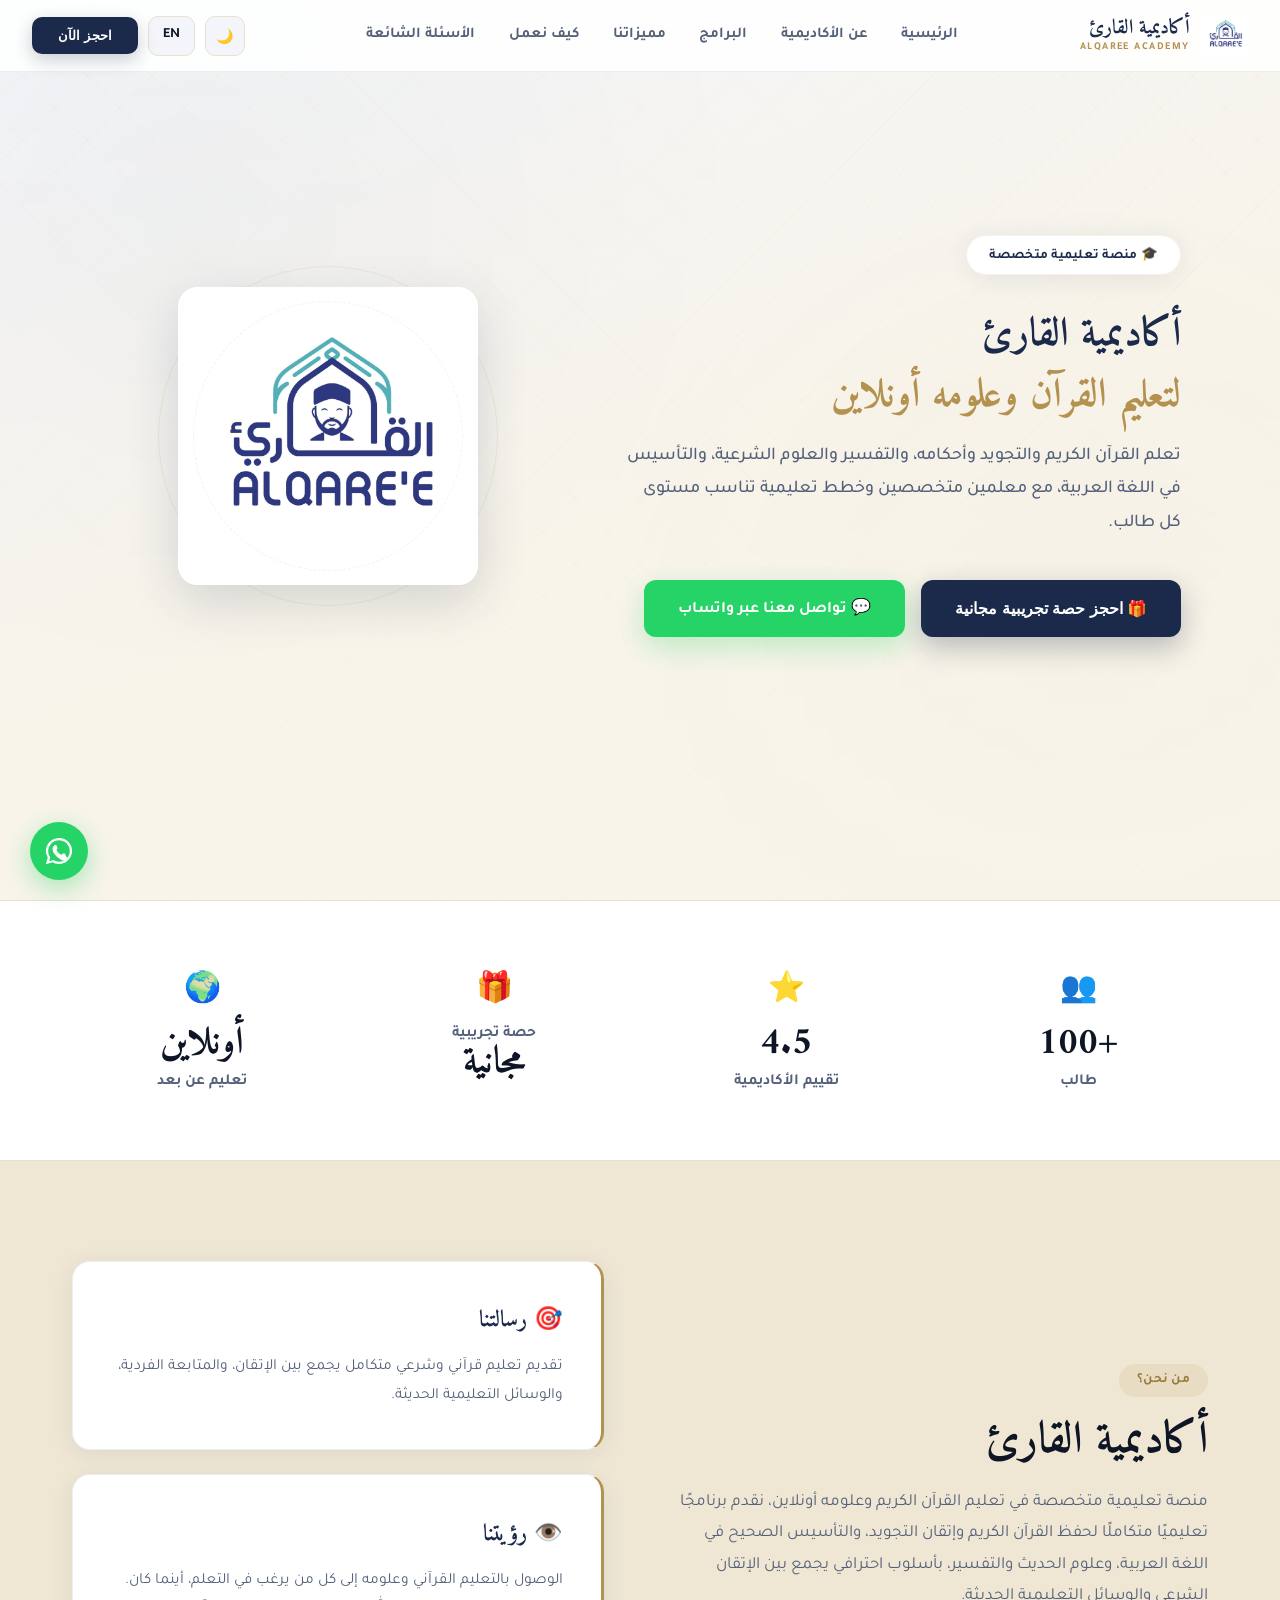
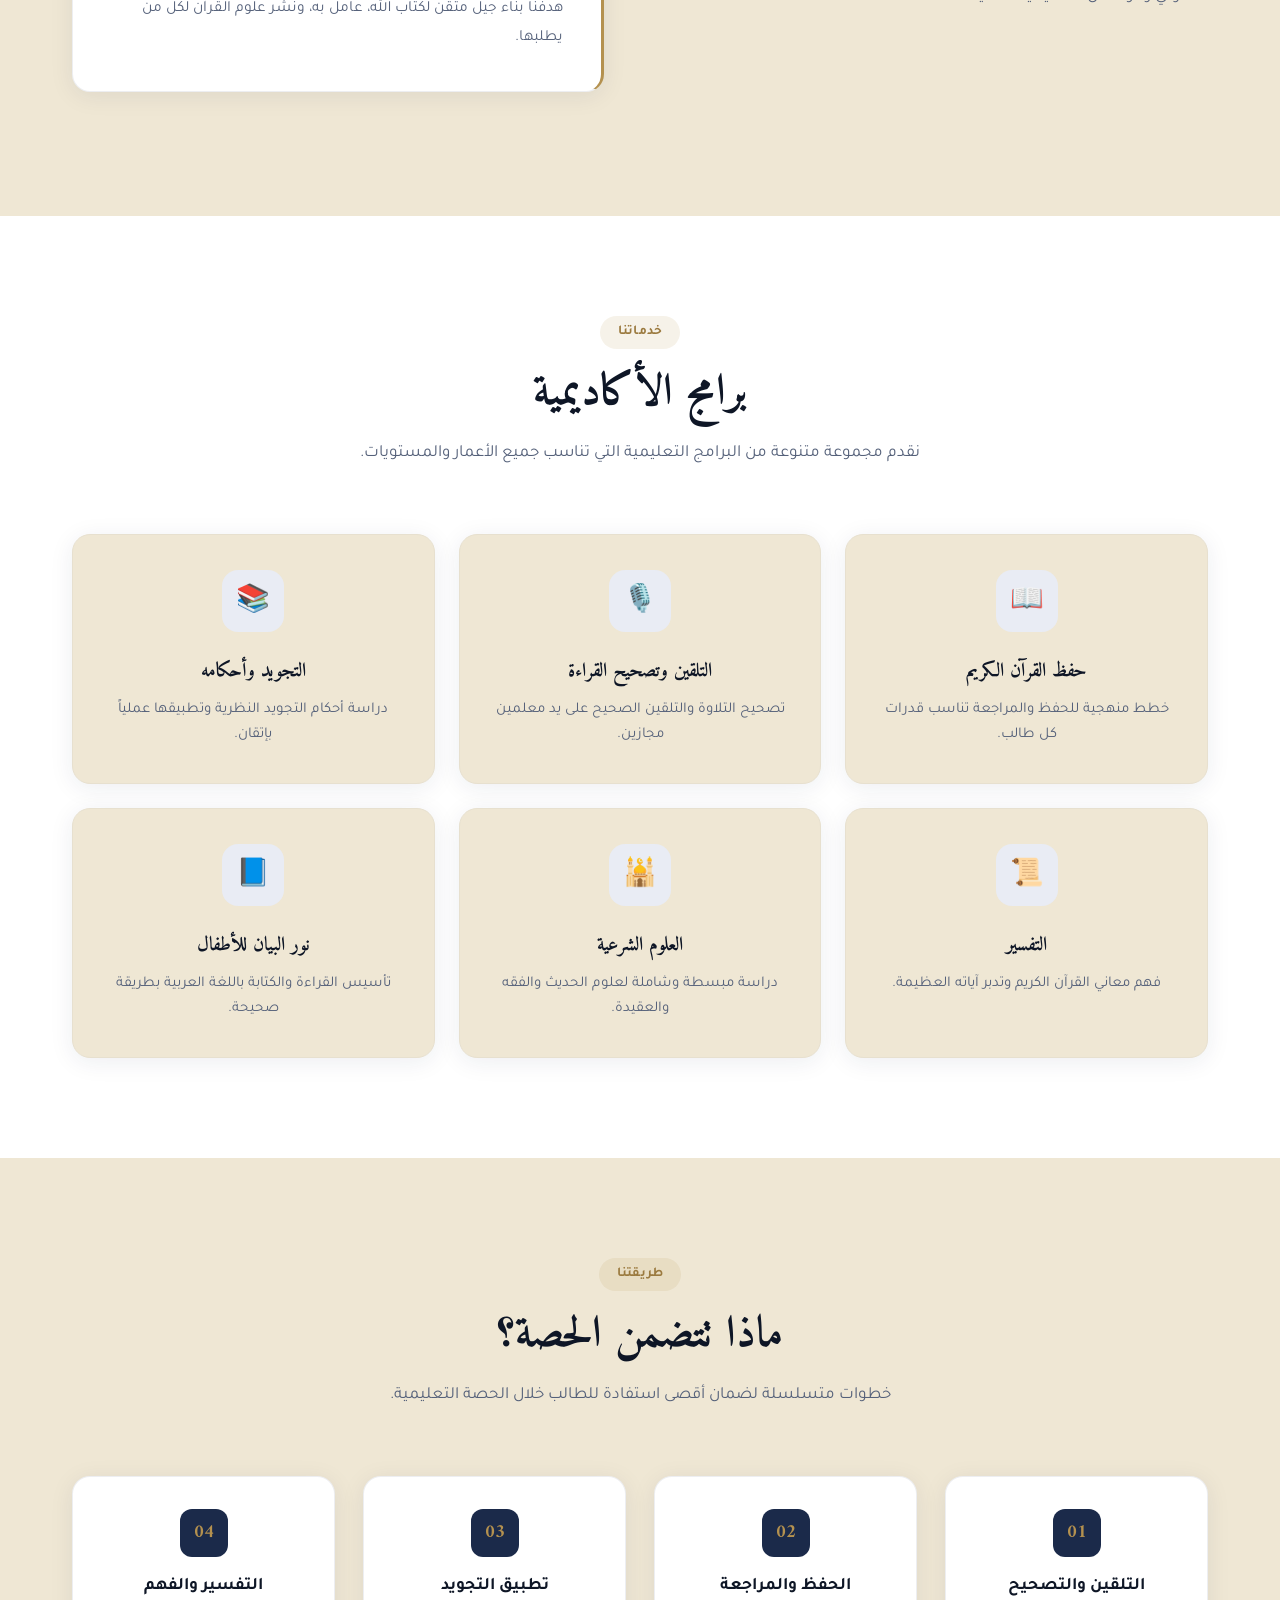
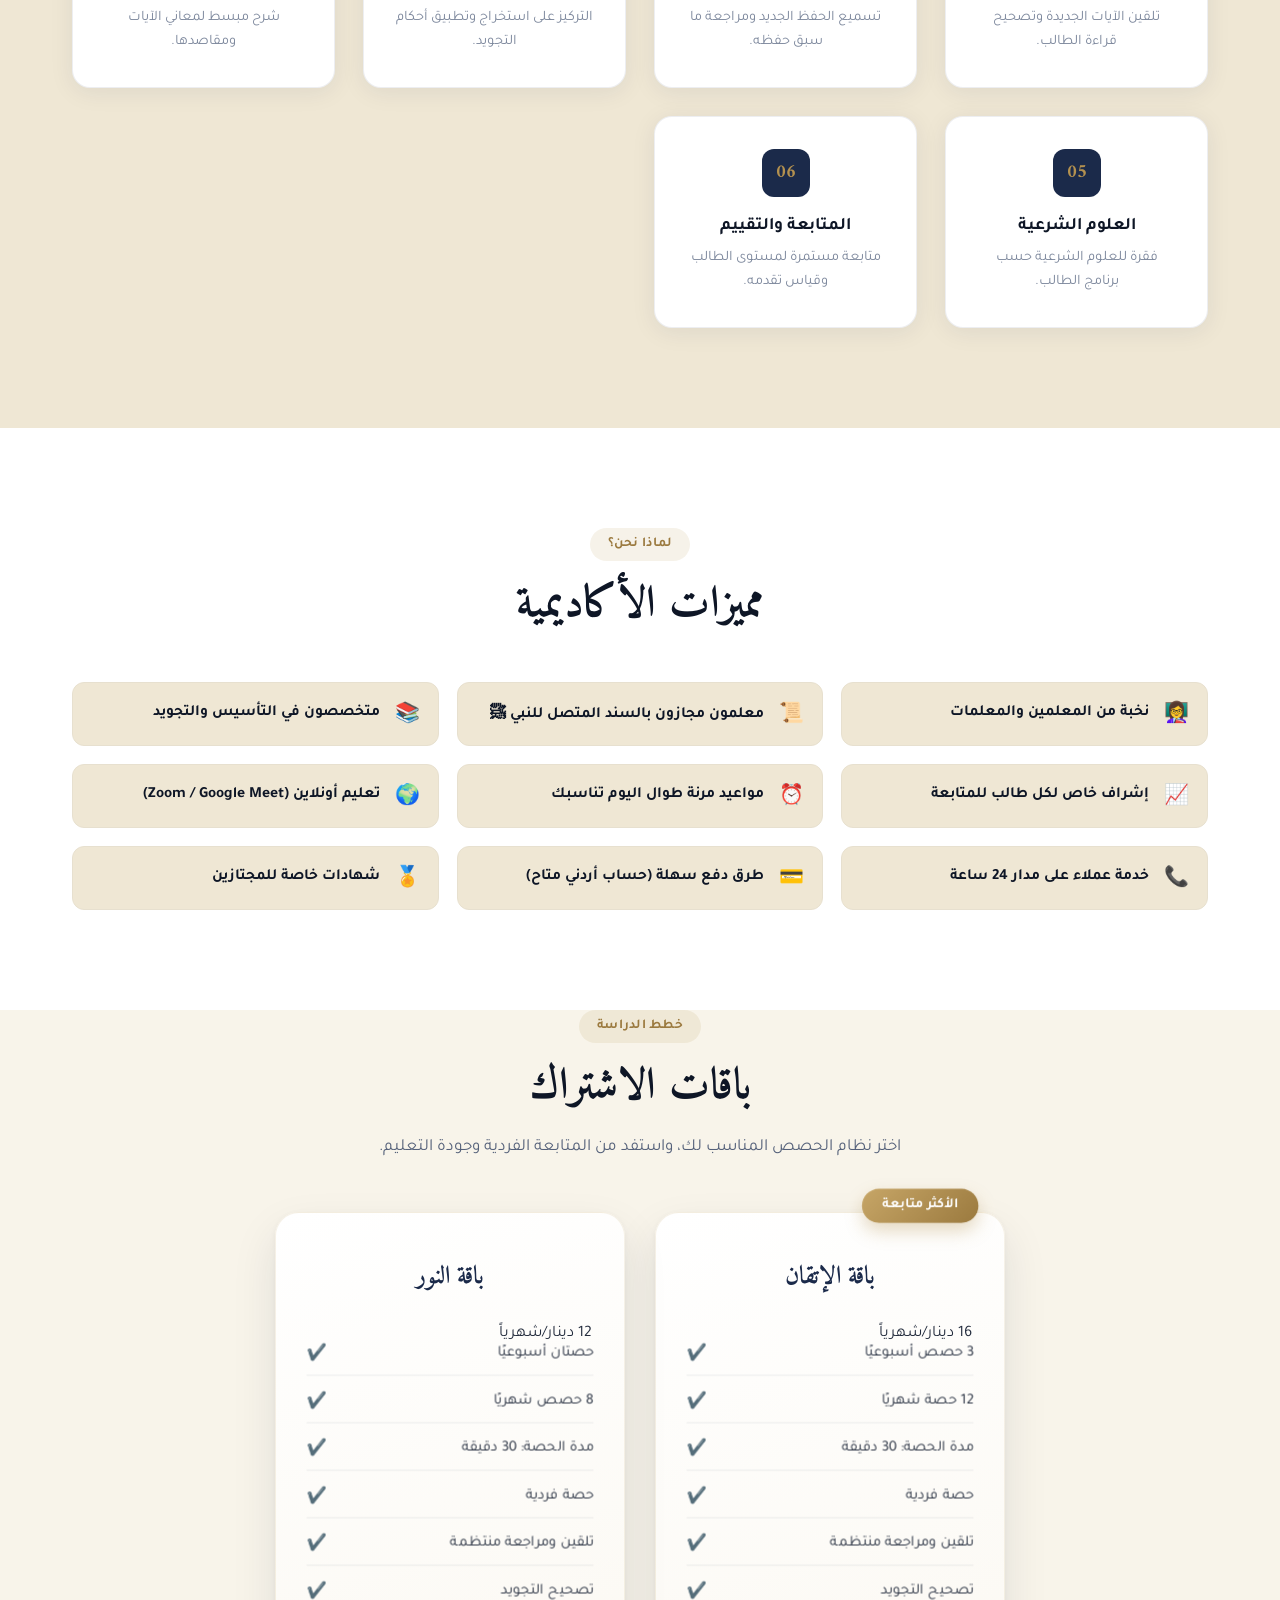
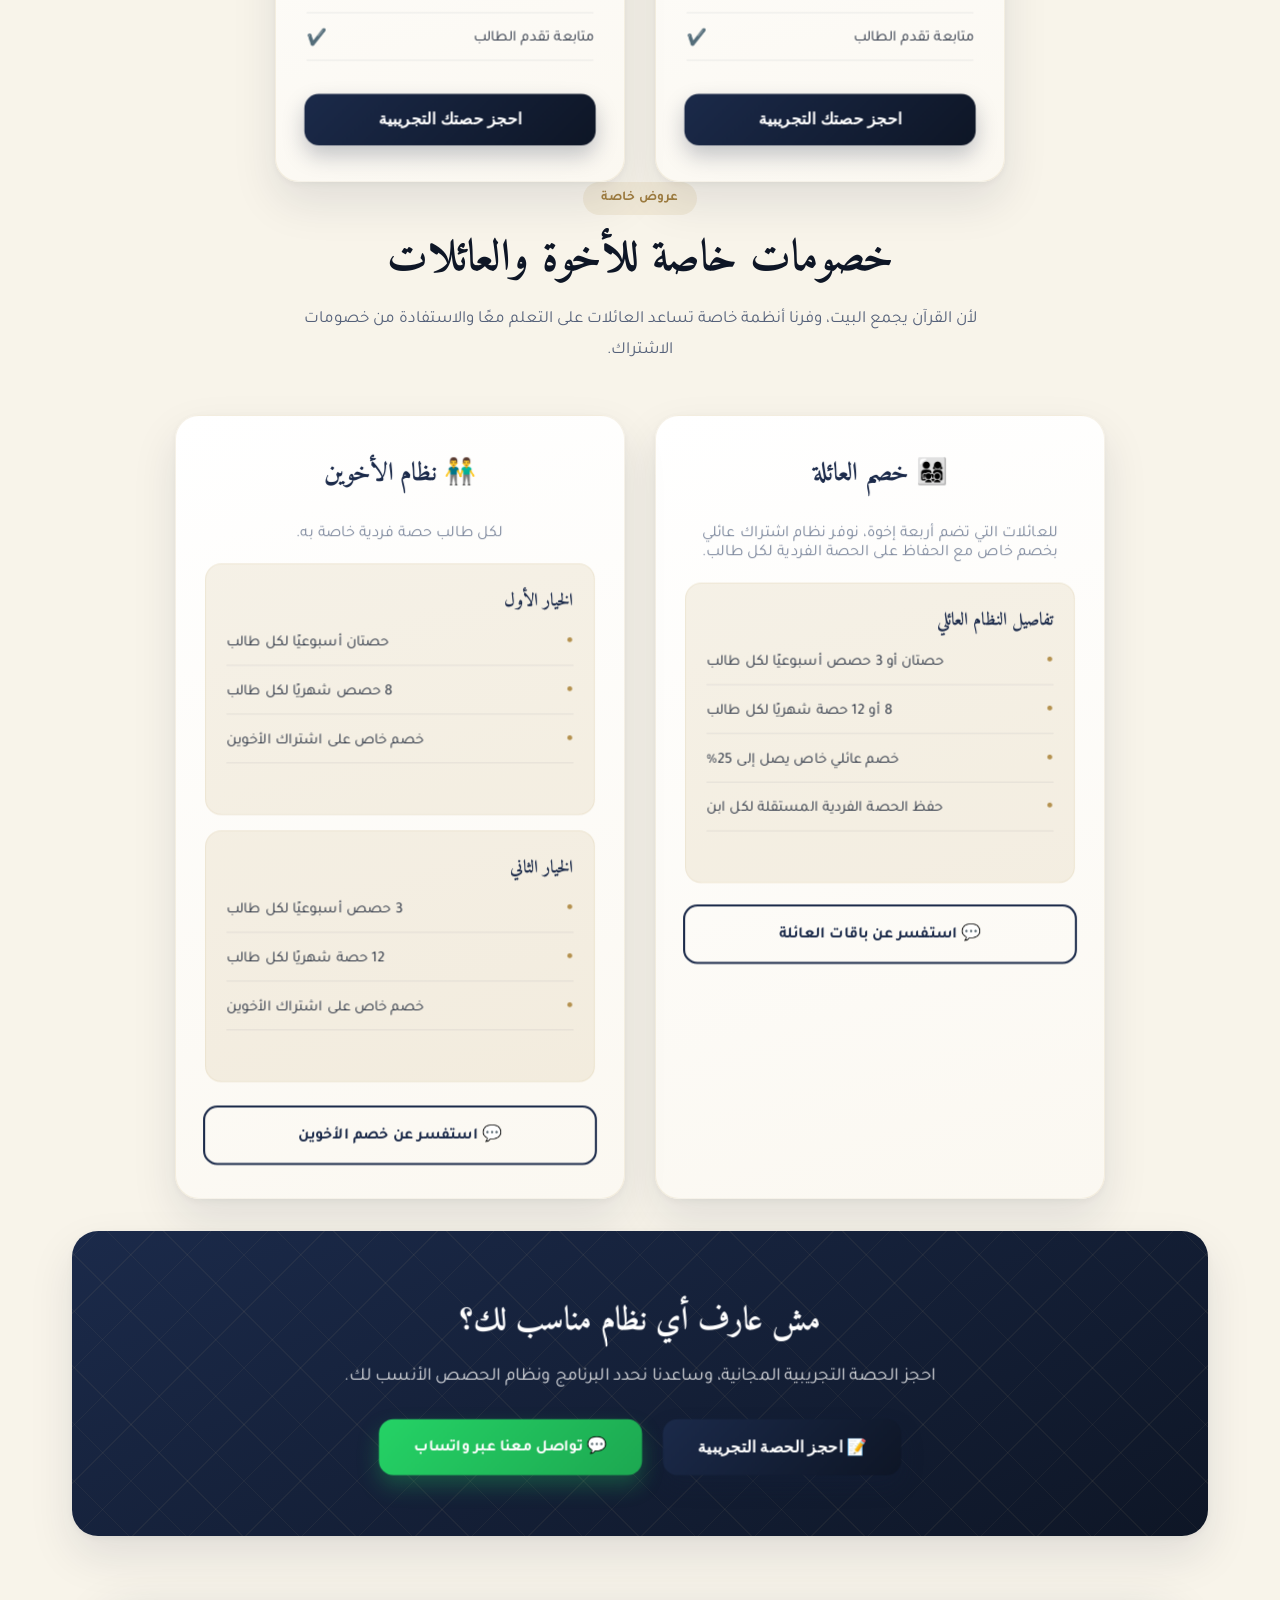
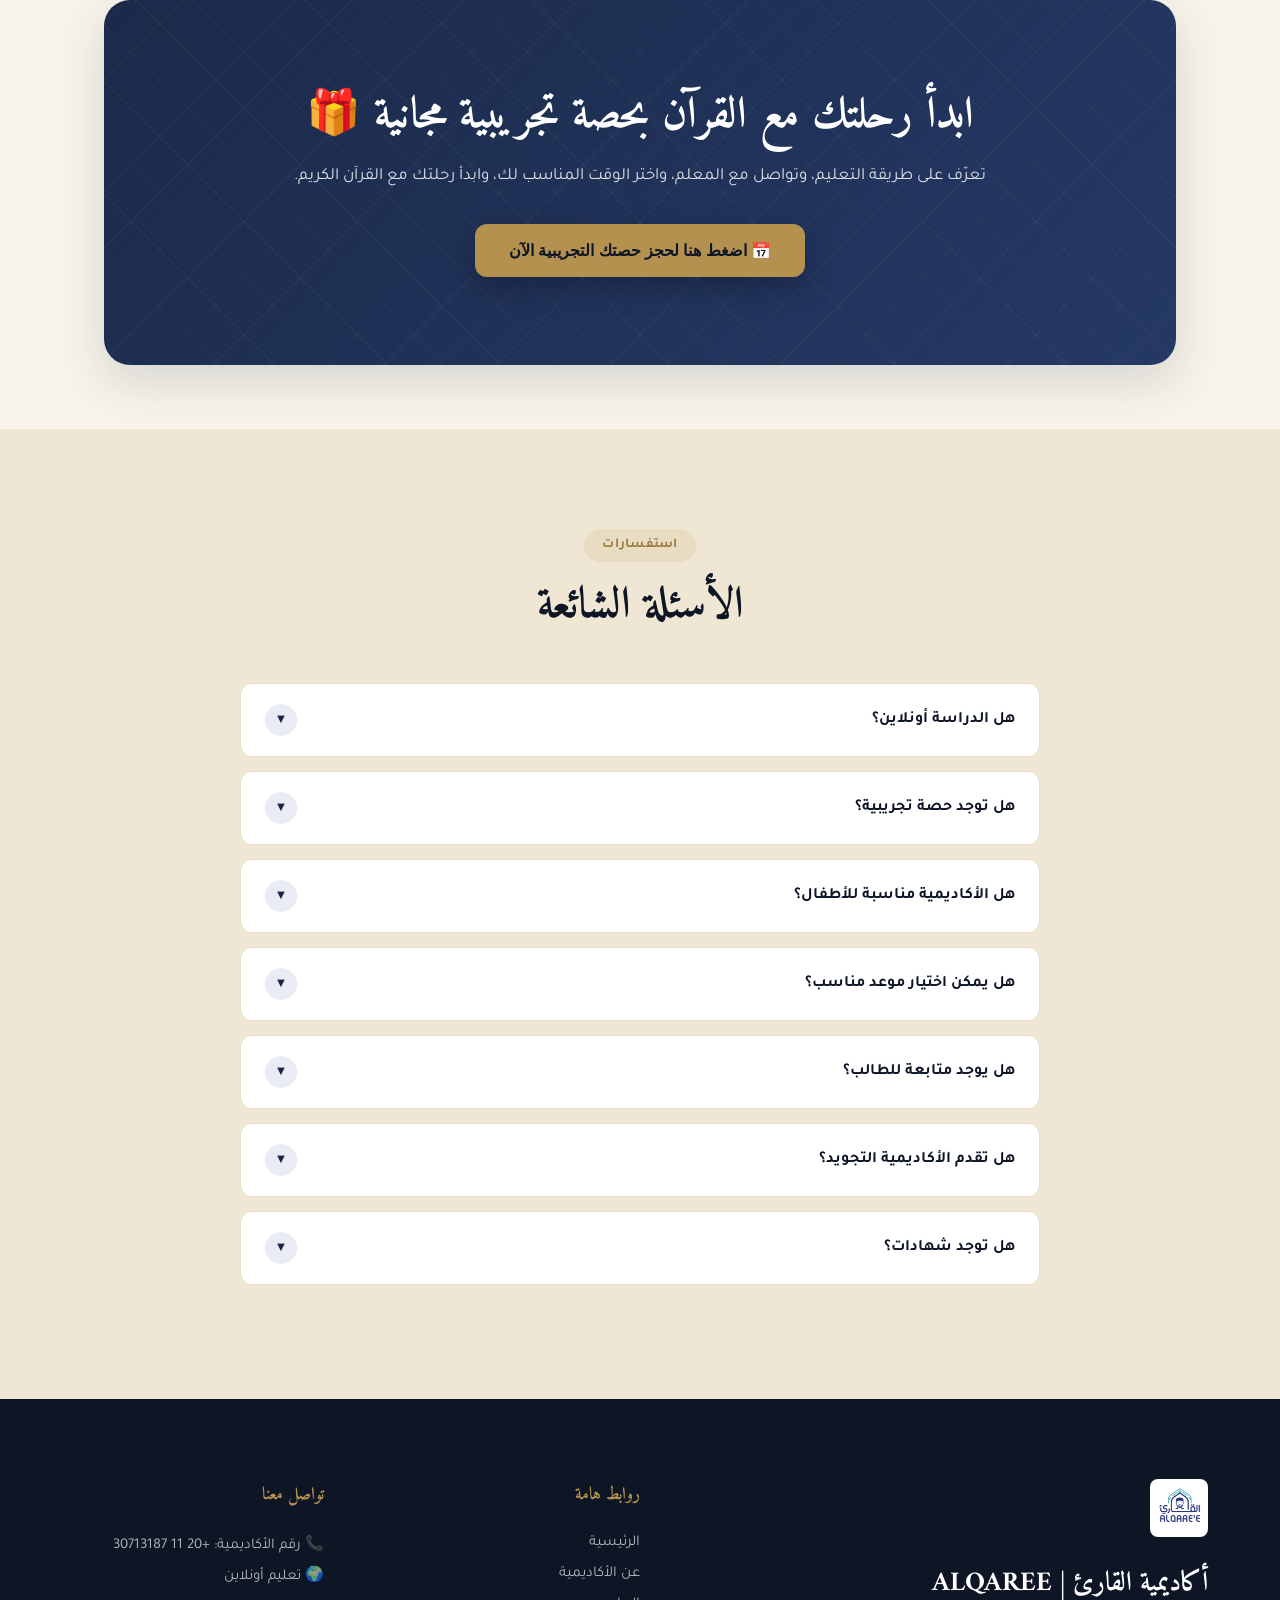
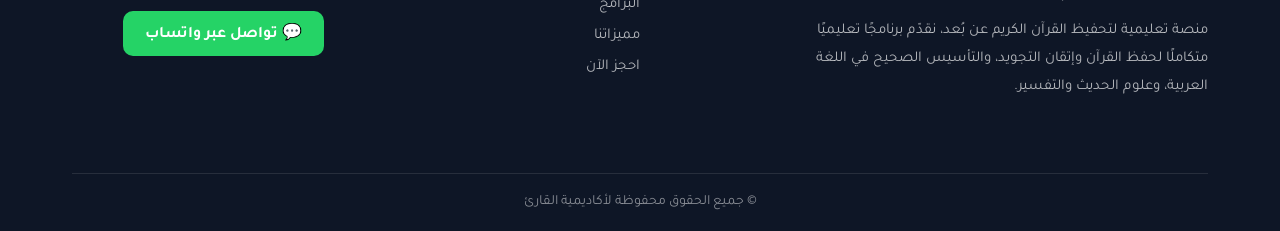
==== commit b5ded47c: "Update index.html" ====
--- a/index.html
+++ b/index.html
@@ -293,7 +293,13 @@
     <!-- باقة الإتقان 3D -->
     <div class="pricing-card">
       <div class="badge-3d" data-i18n="most_followed">الأكثر متابعة</div>
-      <h3 data-i18n="pkg_itqan_title">باقة الإتقان</h3>
+    <div class="package-title-wrapper">
+    <h3 data-i18n="package_2_name">باقة الإتقان</h3>
+    <div class="price-circle">
+        <span class="price-amount">16</span>
+        <span class="price-currency">دينار/شهرياً</span>
+    </div>
+</div>
       <ul class="pricing-features">
         <li><span data-i18n="pkg_itqan_f1">3 حصص أسبوعيًا</span> <span class="check">✔️</span></li>
         <li><span data-i18n="pkg_itqan_f2">12 حصة شهريًا</span> <span class="check">✔️</span></li>
@@ -307,7 +313,13 @@
     </div>
     <!-- باقة النور 3D -->
     <div class="pricing-card">
-      <h3 data-i18n="pkg_noor_title">باقة النور</h3>
+  <div class="package-title-wrapper">
+    <h3 data-i18n="package_1_name">باقة النور</h3>
+    <div class="price-circle">
+        <span class="price-amount">12</span>
+        <span class="price-currency">دينار/شهرياً</span>
+    </div>
+</div>
       <ul class="pricing-features">
         <li><span data-i18n="pkg_noor_f1">حصتان أسبوعيًا</span> <span class="check">✔️</span></li>
         <li><span data-i18n="pkg_noor_f2">8 حصص شهريًا</span> <span class="check">✔️</span></li>
@@ -420,12 +432,11 @@
                     <label style="display: block; margin-bottom: 5px; font-weight: 500;" data-i18n="form_whatsapp">رقم الواتساب</label>
                     <input type="tel" name="whatsapp" dir="ltr" placeholder="+20..." required style="width: 100%; padding: 10px; border: 1px solid #ddd; border-radius: 8px; font-family: inherit; box-sizing: border-box; text-align: right;">
                 </div>
-
-                <!-- حقل الموعد -->
-                <div>
-                    <label style="display: block; margin-bottom: 5px; font-weight: 500;" data-i18n="form_appointment">الموعد المناسب للحصة</label>
-                    <input type="datetime-local" name="appointment" required style="width: 100%; padding: 10px; border: 1px solid #ddd; border-radius: 8px; font-family: inherit; box-sizing: border-box;">
-                </div>
+<!-- حقل الموعد -->
+<div>
+    <label style="display: block; margin-bottom: 5px; font-weight: 500;" data-i18n="form_appointment">الموعد المناسب للحصة</label>
+    <input type="text" name="appointment" placeholder="مثال: غداً بعد العصر، أو يوم الجمعة 5 مساءً..." required style="width: 100%; padding: 10px; border: 1px solid #ddd; border-radius: 8px; font-family: inherit; box-sizing: border-box;">
+</div>
                 
                 <button type="submit" class="btn-primary" id="submit-btn" style="width: 100%; margin-top: 10px; padding: 12px; font-size: 16px; border: none; cursor: pointer;" data-i18n="form_submit">تأكيد الحجز</button>
                 <p id="form-message" style="text-align: center; font-weight: bold; margin-top: 10px; display: none;"></p>
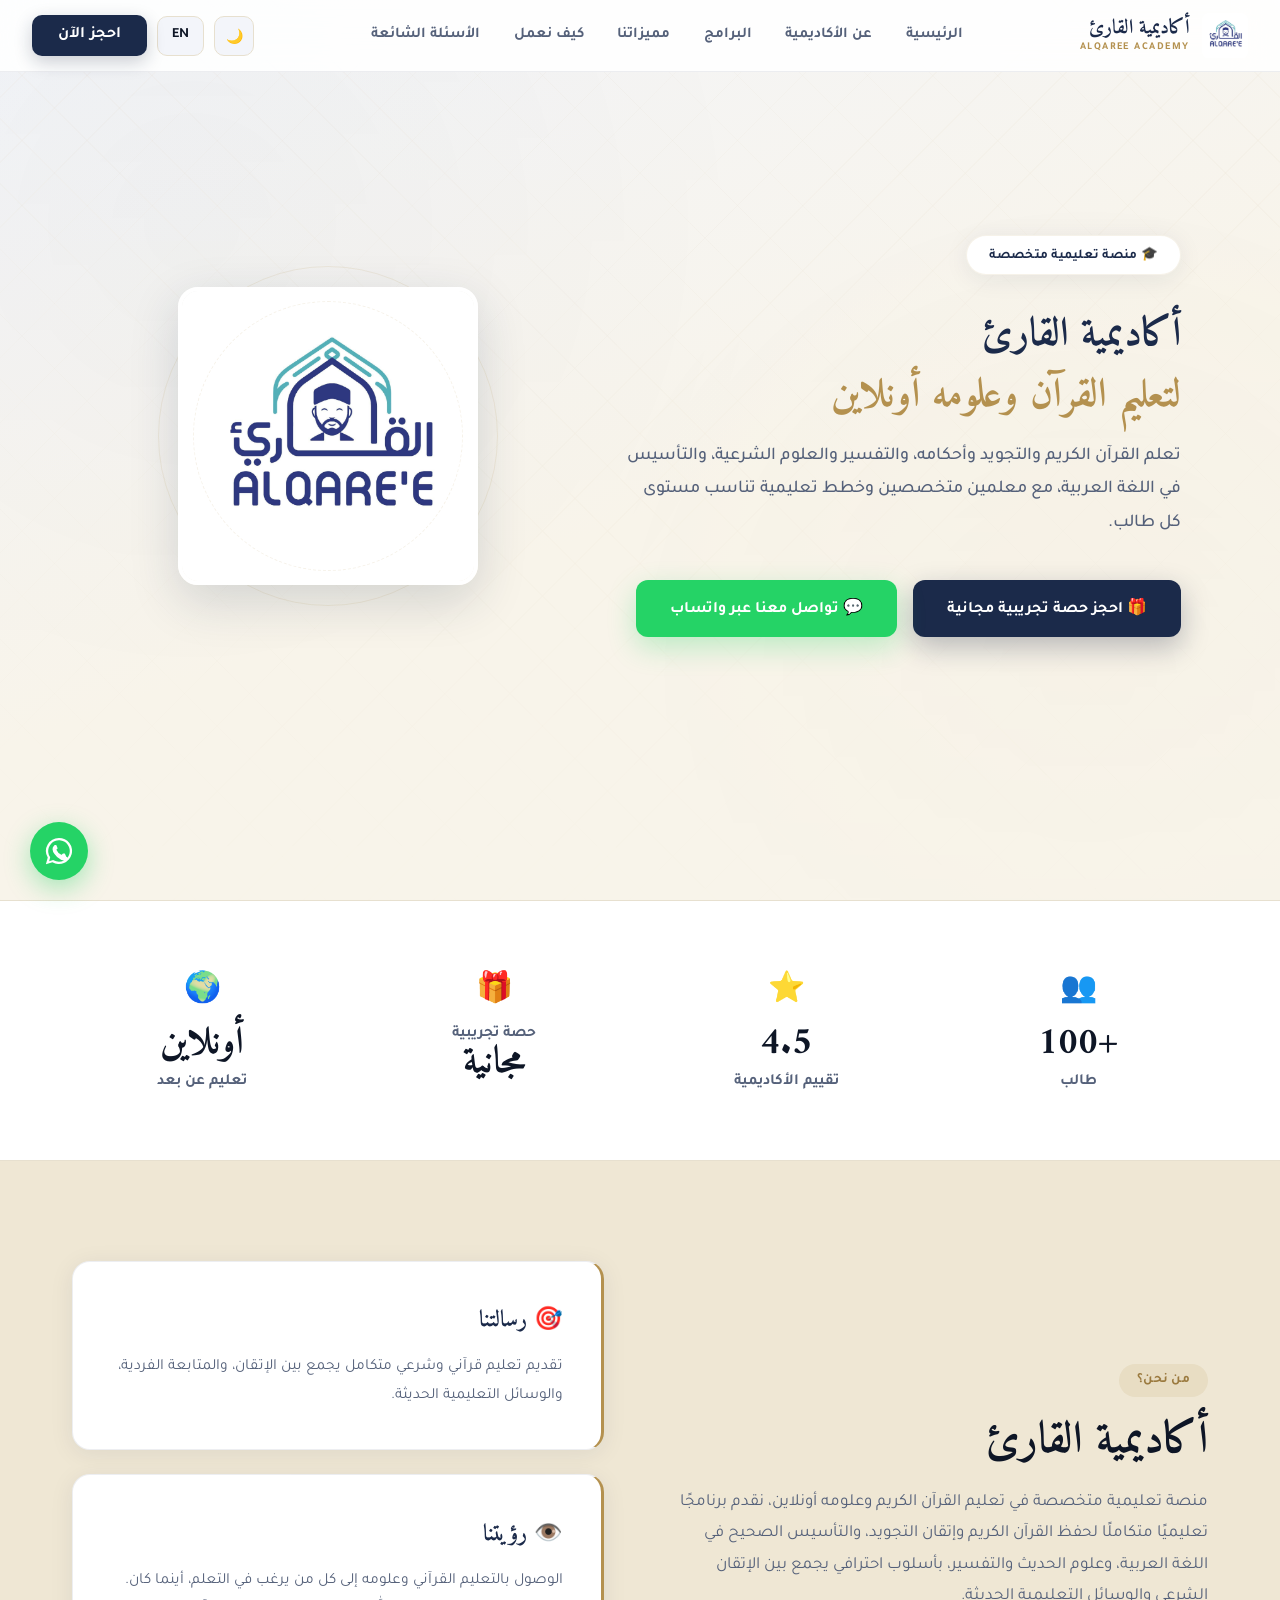
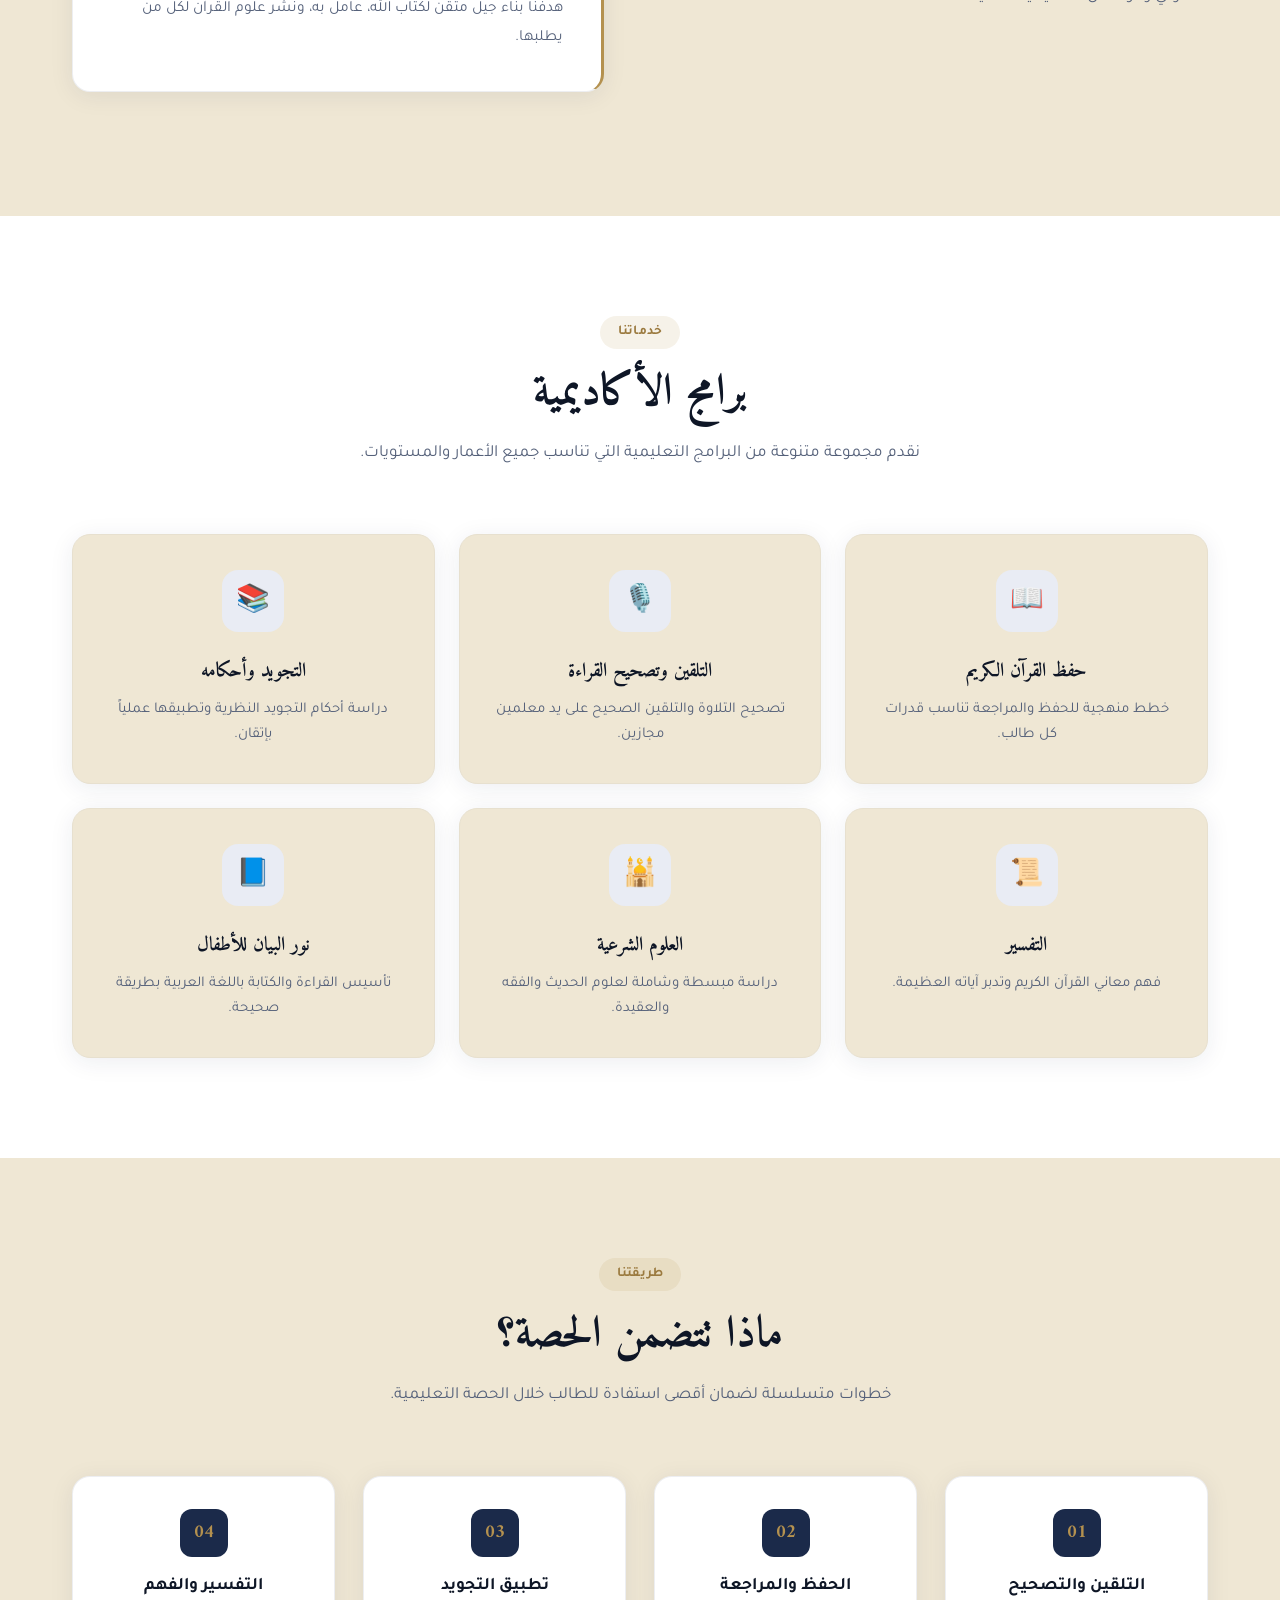
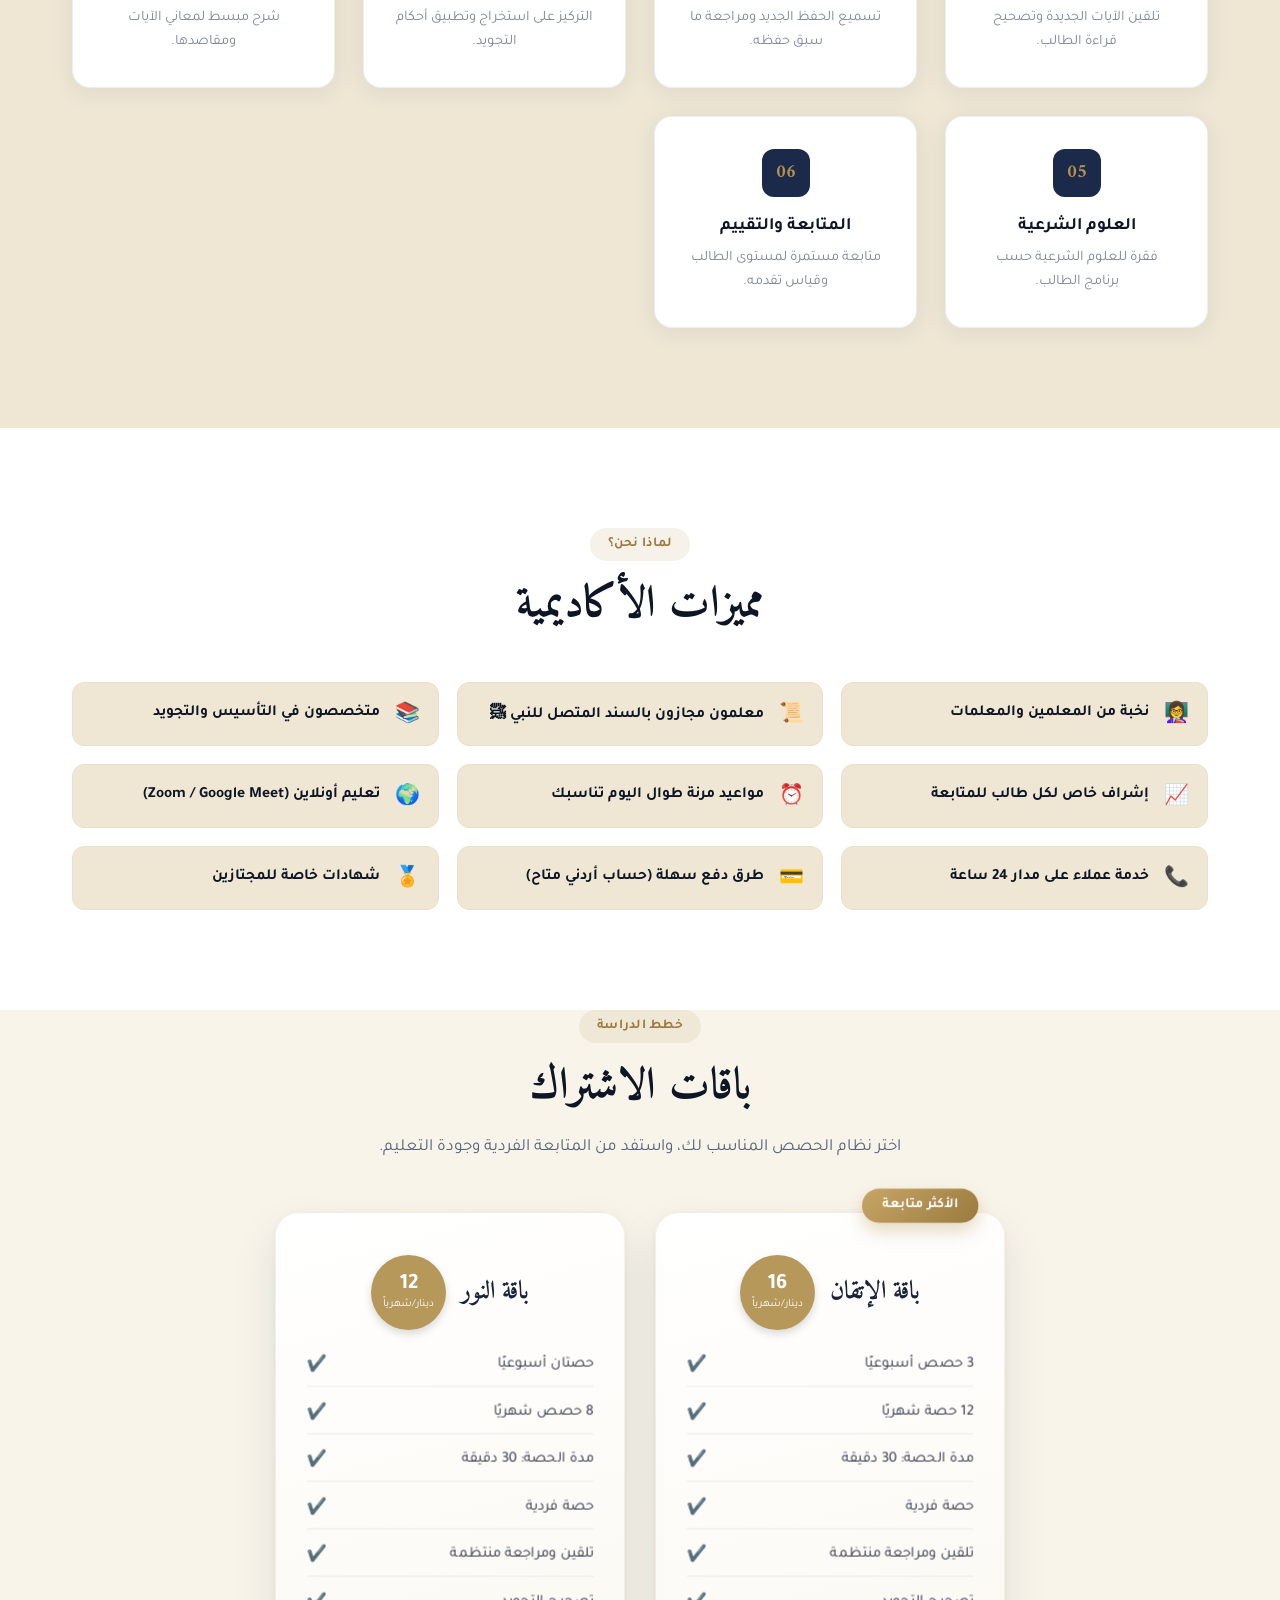
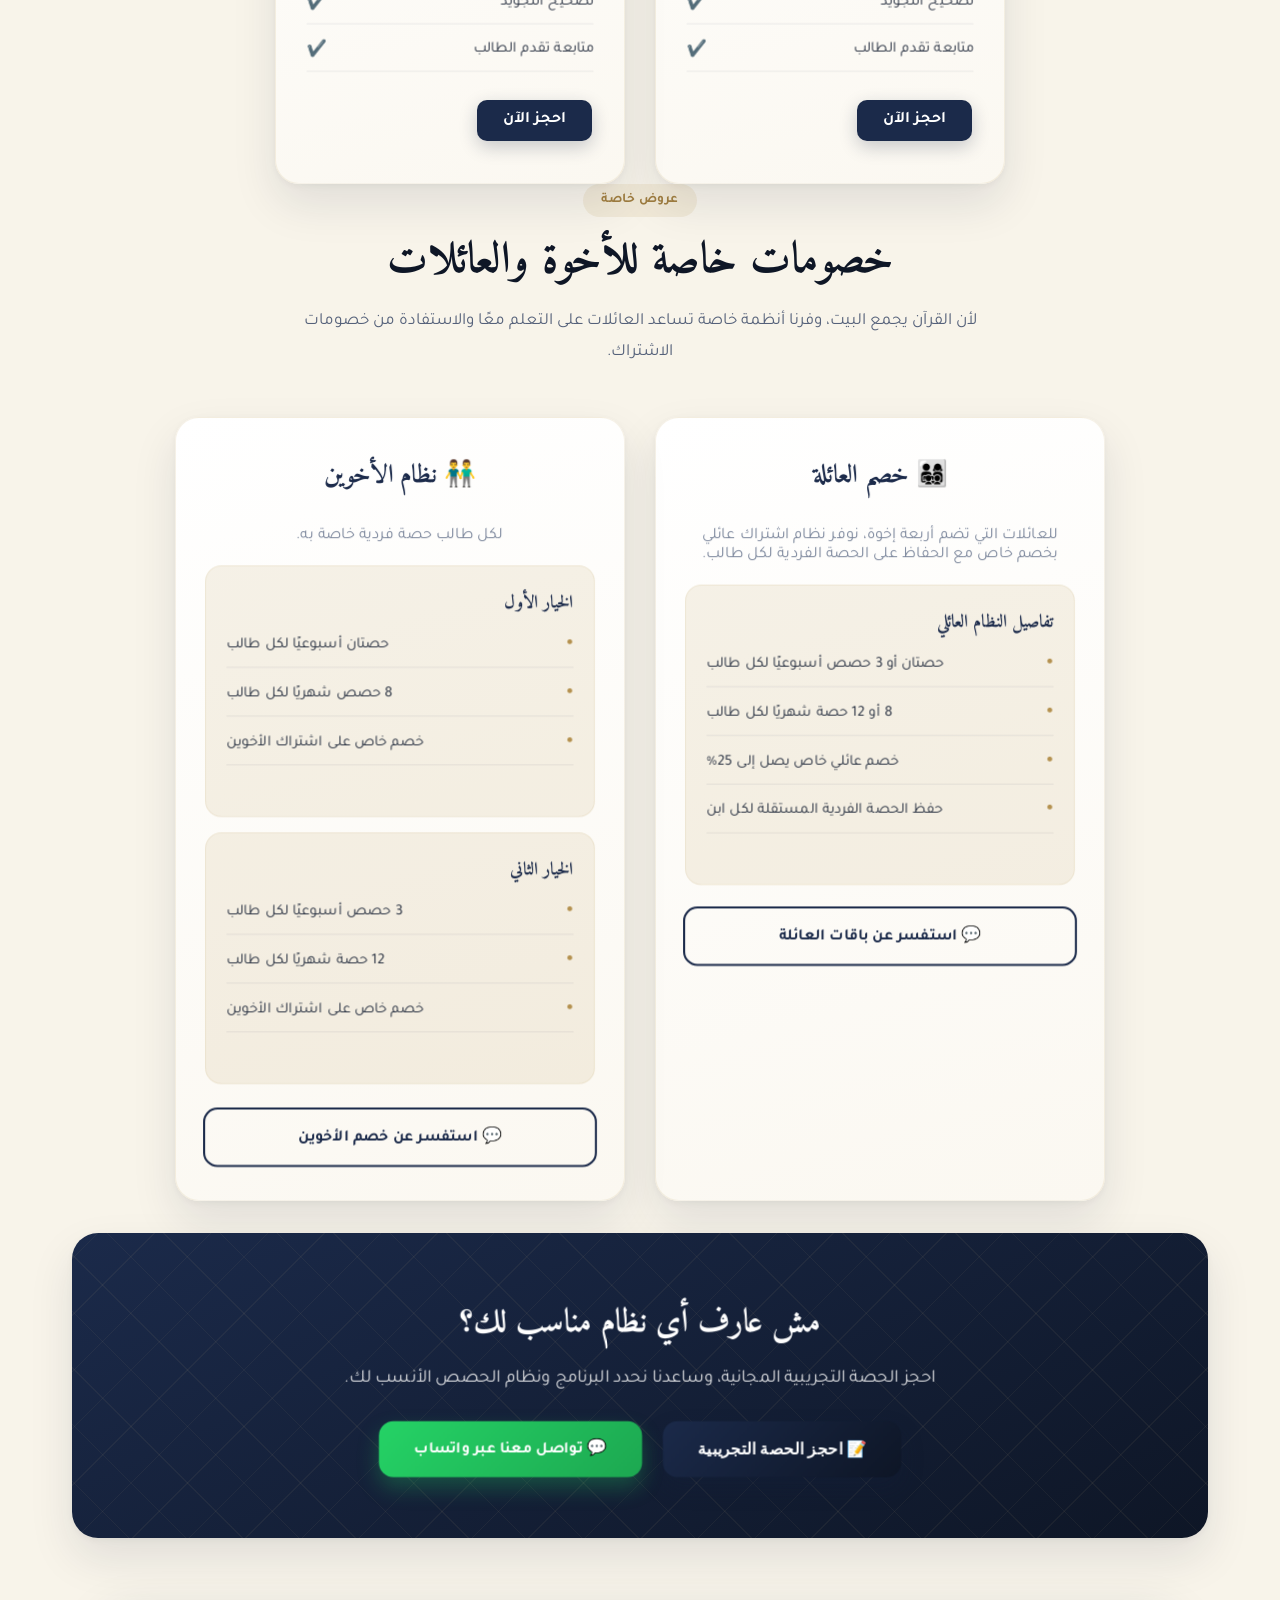
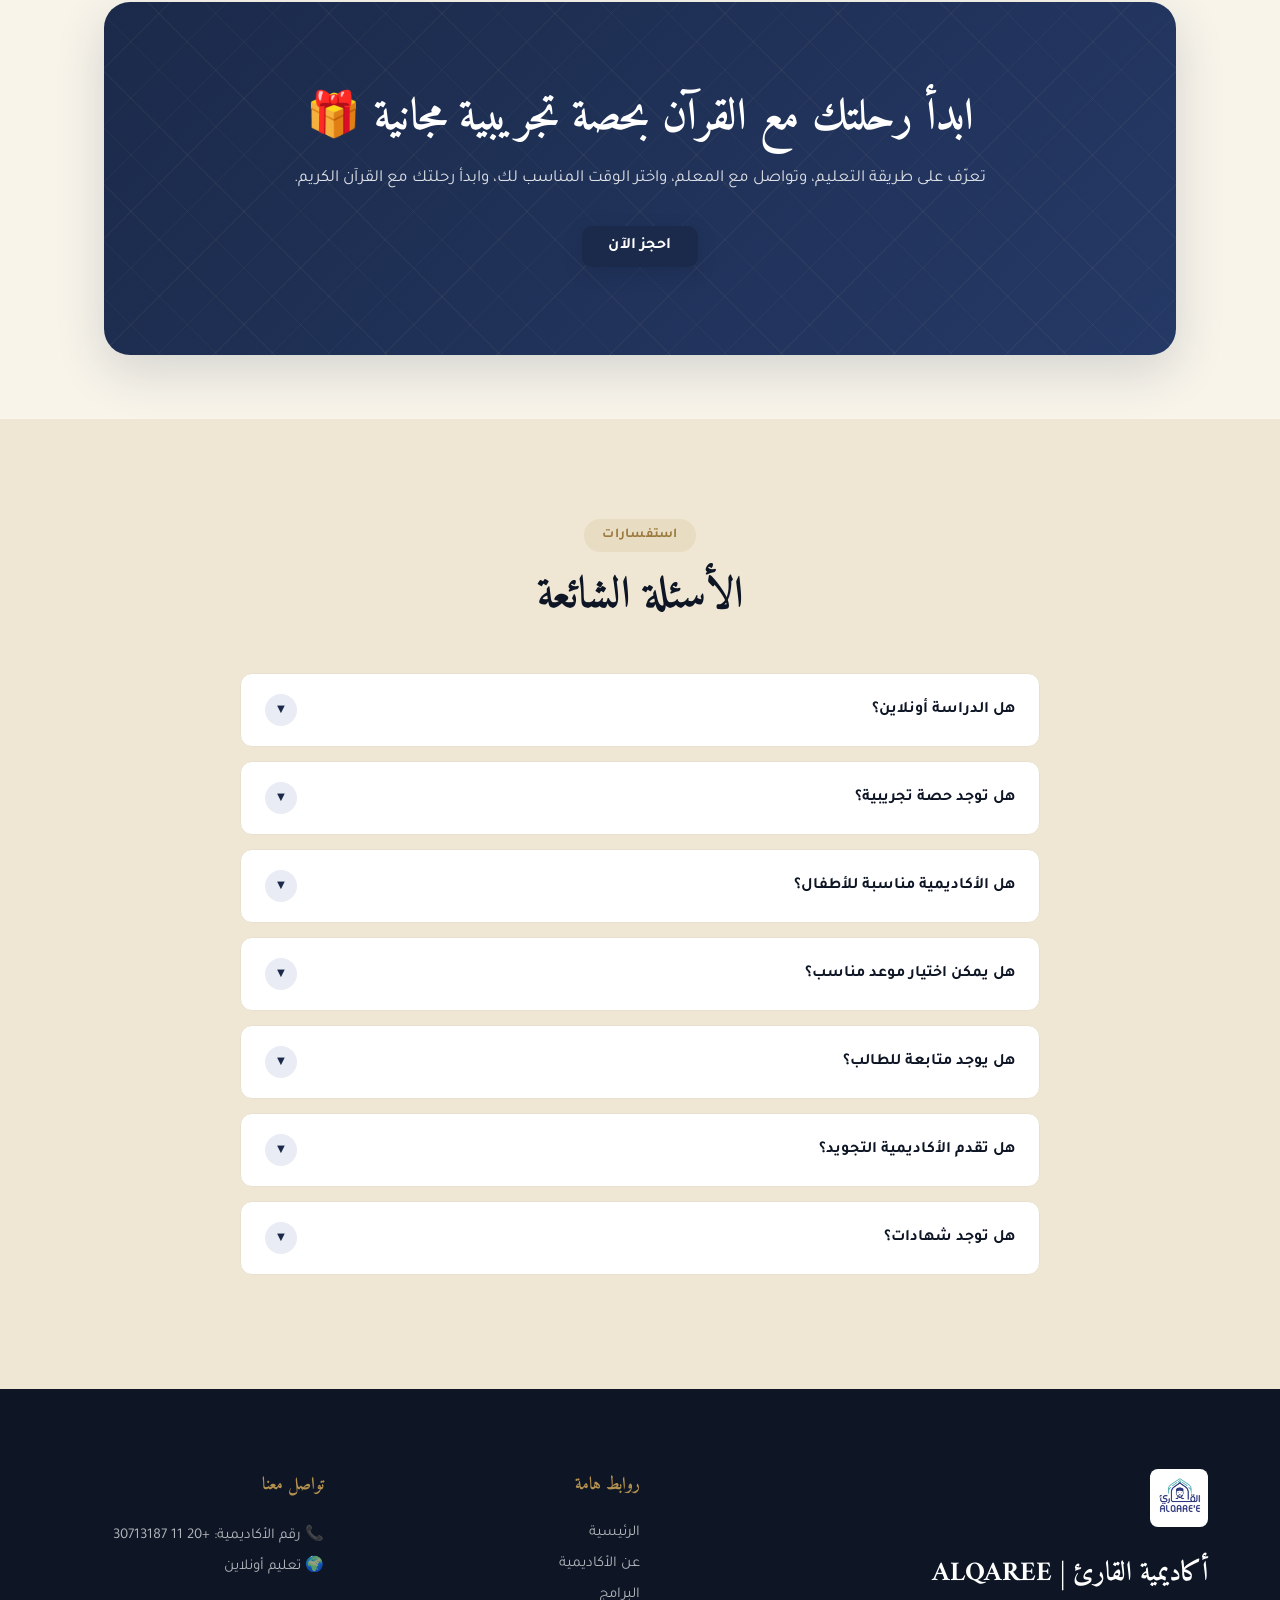
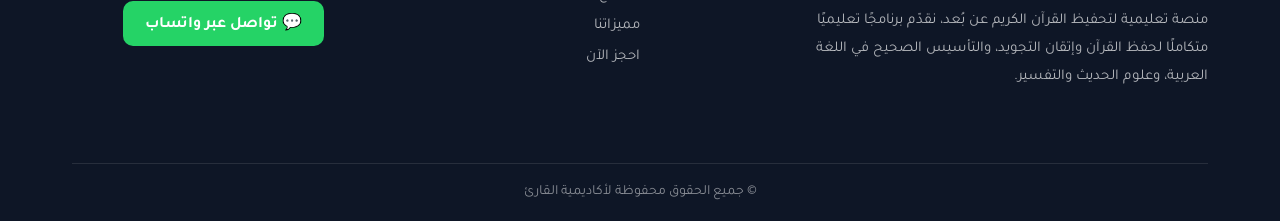
==== commit 543164da: "Update index.html" ====
--- a/index.html
+++ b/index.html
@@ -55,7 +55,7 @@
   <div class="nav-actions">
     <button class="theme-toggle" id="theme-toggle-btn" aria-label="تبديل الوضع الليلي والنهاري">🌙</button>
     <button class="lang-toggle" id="lang-toggle-btn" aria-label="تبديل اللغة">EN</button>
-    <button class="nav-cta open-modal-btn" data-i18n="book_now">احجز الآن</button>
+<a href="booking.html" class="nav-cta" data-i18n="book_now" style="text-decoration: none; display: inline-block; text-align: center;">احجز الآن</a>
   </div>
   
   <button class="nav-hamburger" id="menu-btn" aria-label="فتح القائمة" aria-expanded="false" aria-controls="mobile-menu">
@@ -74,7 +74,7 @@
     <button class="theme-toggle" id="mobile-theme-btn">🌙 الوضع الليلي</button>
     <button class="lang-toggle" id="mobile-lang-btn">English</button>
   </div>
-  <button class="nav-cta open-modal-btn mobile-link mobile-cta" data-i18n="book_now">احجز الآن</button>
+<a href="booking.html" class="nav-cta" data-i18n="book_now" style="text-decoration: none; display: inline-block; text-align: center;">احجز الآن</a>
 </div>
 
 <!-- HERO -->
@@ -86,7 +86,7 @@
       <h1 class="hero-title"><span data-i18n="hero_title_1">أكاديمية القارئ</span> <span data-i18n="hero_title_2">لتعليم القرآن وعلومه أونلاين</span></h1>
       <p class="hero-sub" data-i18n="hero_sub">تعلم القرآن الكريم والتجويد وأحكامه، والتفسير والعلوم الشرعية، والتأسيس في اللغة العربية، مع معلمين متخصصين وخطط تعليمية تناسب مستوى كل طالب.</p>
       <div class="hero-btns">
-        <button class="btn-primary open-modal-btn" data-i18n="hero_btn_book">🎁 احجز حصة تجريبية مجانية</button>
+     <a href="booking.html" class="btn-primary" data-i18n="hero_btn_book" style="text-decoration: none; display: inline-block; text-align: center;">🎁 احجز حصة تجريبية مجانية</a>
         <a href="https://wa.me/201130713187?text=السلام عليكم، أريد الاستفسار عن أكاديمية القارئ وحجز حصة تجريبية مجانية." target="_blank" rel="noopener noreferrer" class="btn-wa" data-i18n="hero_btn_wa">💬 تواصل معنا عبر واتساب</a>
       </div>
     </div>
@@ -309,7 +309,7 @@
         <li><span data-i18n="pkg_itqan_f6">تصحيح التجويد</span> <span class="check">✔️</span></li>
         <li><span data-i18n="pkg_itqan_f7">متابعة تقدم الطالب</span> <span class="check">✔️</span></li>
       </ul>
-      <button class="btn-3d open-modal-btn" data-i18n="book_trial_btn">احجز حصتك التجريبية</button>
+    <a href="booking.html" class="nav-cta" data-i18n="book_now" style="text-decoration: none; display: inline-block; text-align: center;">احجز الآن</a>
     </div>
     <!-- باقة النور 3D -->
     <div class="pricing-card">
@@ -329,7 +329,7 @@
         <li><span data-i18n="pkg_noor_f6">تصحيح التجويد</span> <span class="check">✔️</span></li>
         <li><span data-i18n="pkg_noor_f7">متابعة تقدم الطالب</span> <span class="check">✔️</span></li>
       </ul>
-      <button class="btn-3d open-modal-btn" data-i18n="book_trial_btn">احجز حصتك التجريبية</button>
+<a href="booking.html" class="nav-cta" data-i18n="book_now" style="text-decoration: none; display: inline-block; text-align: center;">احجز الآن</a>
     </div>
   </div>
 </section>
@@ -402,7 +402,7 @@
         <h2 class="section-title" data-i18n="cta_title">ابدأ رحلتك مع القرآن بحصة تجريبية مجانية 🎁</h2>
         <p class="section-sub text-center" data-i18n="cta_sub">تعرّف على طريقة التعليم، وتواصل مع المعلم، واختر الوقت المناسب لك، وابدأ رحلتك مع القرآن الكريم.</p>
         <div style="margin-top: 2rem;">
-            <button class="btn-primary open-modal-btn" data-i18n="cta_btn">📅 اضغط هنا لحجز حصتك التجريبية الآن</button>
+<a href="booking.html" class="nav-cta" data-i18n="book_now" style="text-decoration: none; display: inline-block; text-align: center;">📅 اضغط هنا لحجز حصتك التجريبية الآن</a>
         </div>
     </div>
 </section>
--- a/style.css
+++ b/style.css
@@ -992,3 +992,47 @@
     scroll-behavior: auto !important;
   }
 }
+/* --- تنسيقات دائرة السعر بجوار اسم الباقة --- */
+.package-title-wrapper {
+    display: flex;
+    align-items: center;
+    justify-content: center;
+    gap: 15px; /* المسافة بين اسم الباقة ودائرة السعر */
+    margin-bottom: 25px;
+}
+
+.package-title-wrapper h3 {
+    margin: 0; /* لمنع أي هوامش زائدة حول العنوان */
+    color: #1a233a; /* لون اسم الباقة */
+}
+
+.price-circle {
+    background-color: #b5985a; /* لون الدائرة الذهبي (متناسق مع شارة الأكثر متابعة) */
+    color: #ffffff;
+    width: 75px;
+    height: 75px;
+    border-radius: 50%;
+    display: flex;
+    flex-direction: column;
+    align-items: center;
+    justify-content: center;
+    box-shadow: 0 4px 8px rgba(0, 0, 0, 0.15); /* ظل خفيف للدائرة */
+    text-align: center;
+    transition: transform 0.3s ease;
+}
+
+/* تأثير بسيط عند مرور الماوس على الدائرة */
+.price-circle:hover {
+    transform: scale(1.05);
+}
+
+.price-amount {
+    font-size: 22px;
+    font-weight: bold;
+    line-height: 1.1;
+}
+
+.price-currency {
+    font-size: 11px;
+    font-weight: normal;
+}
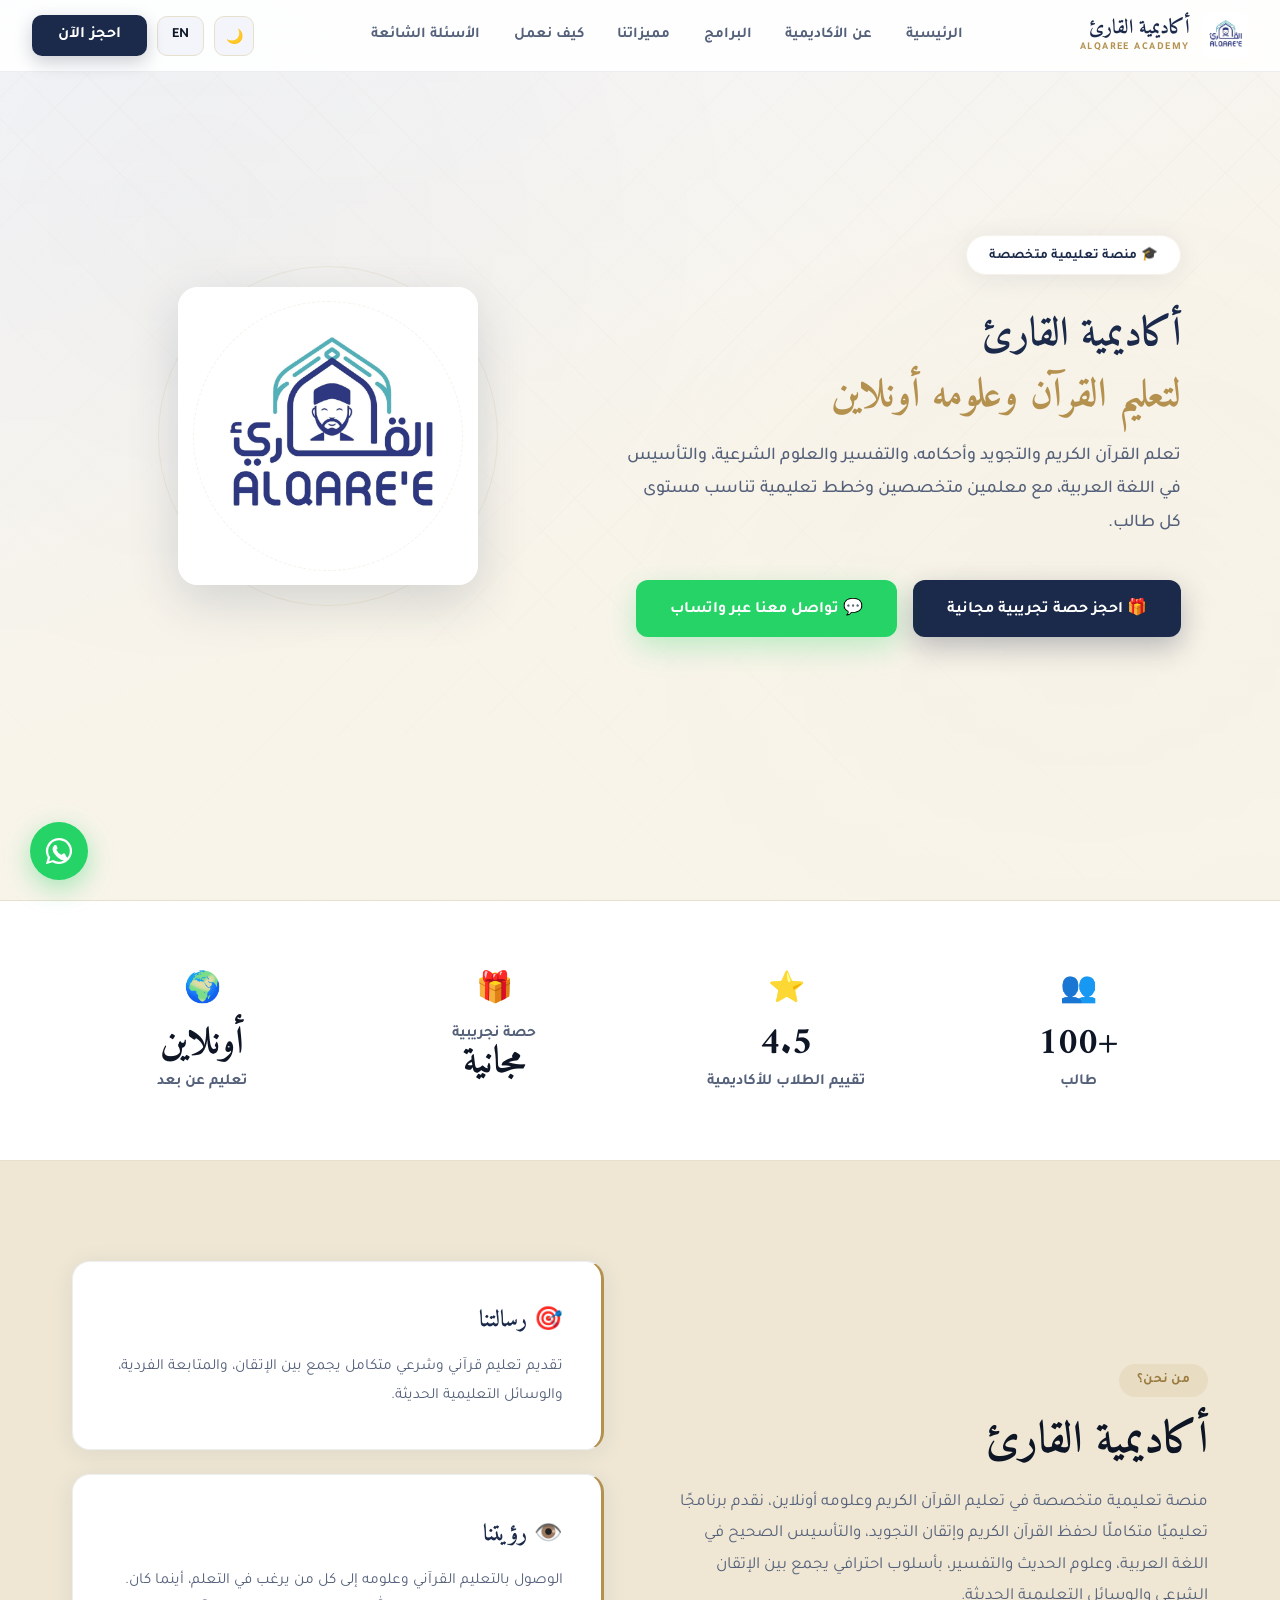
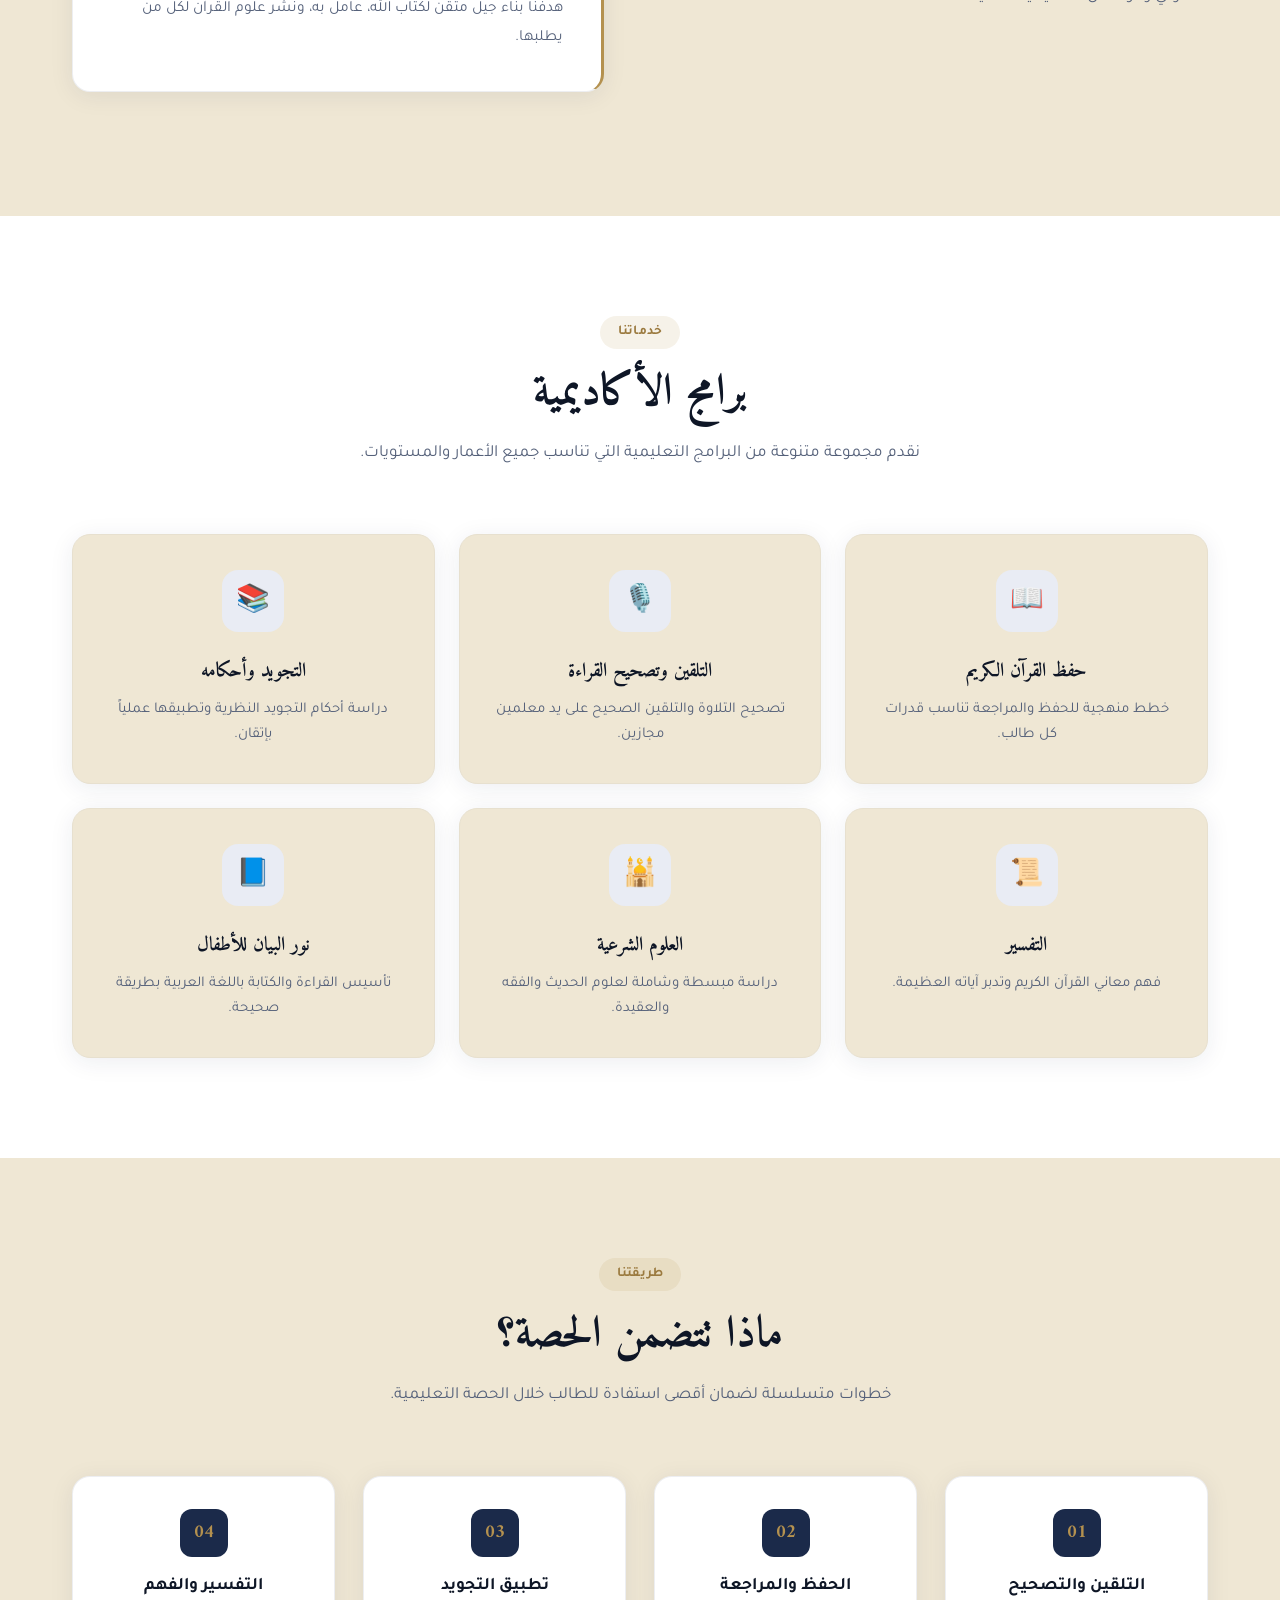
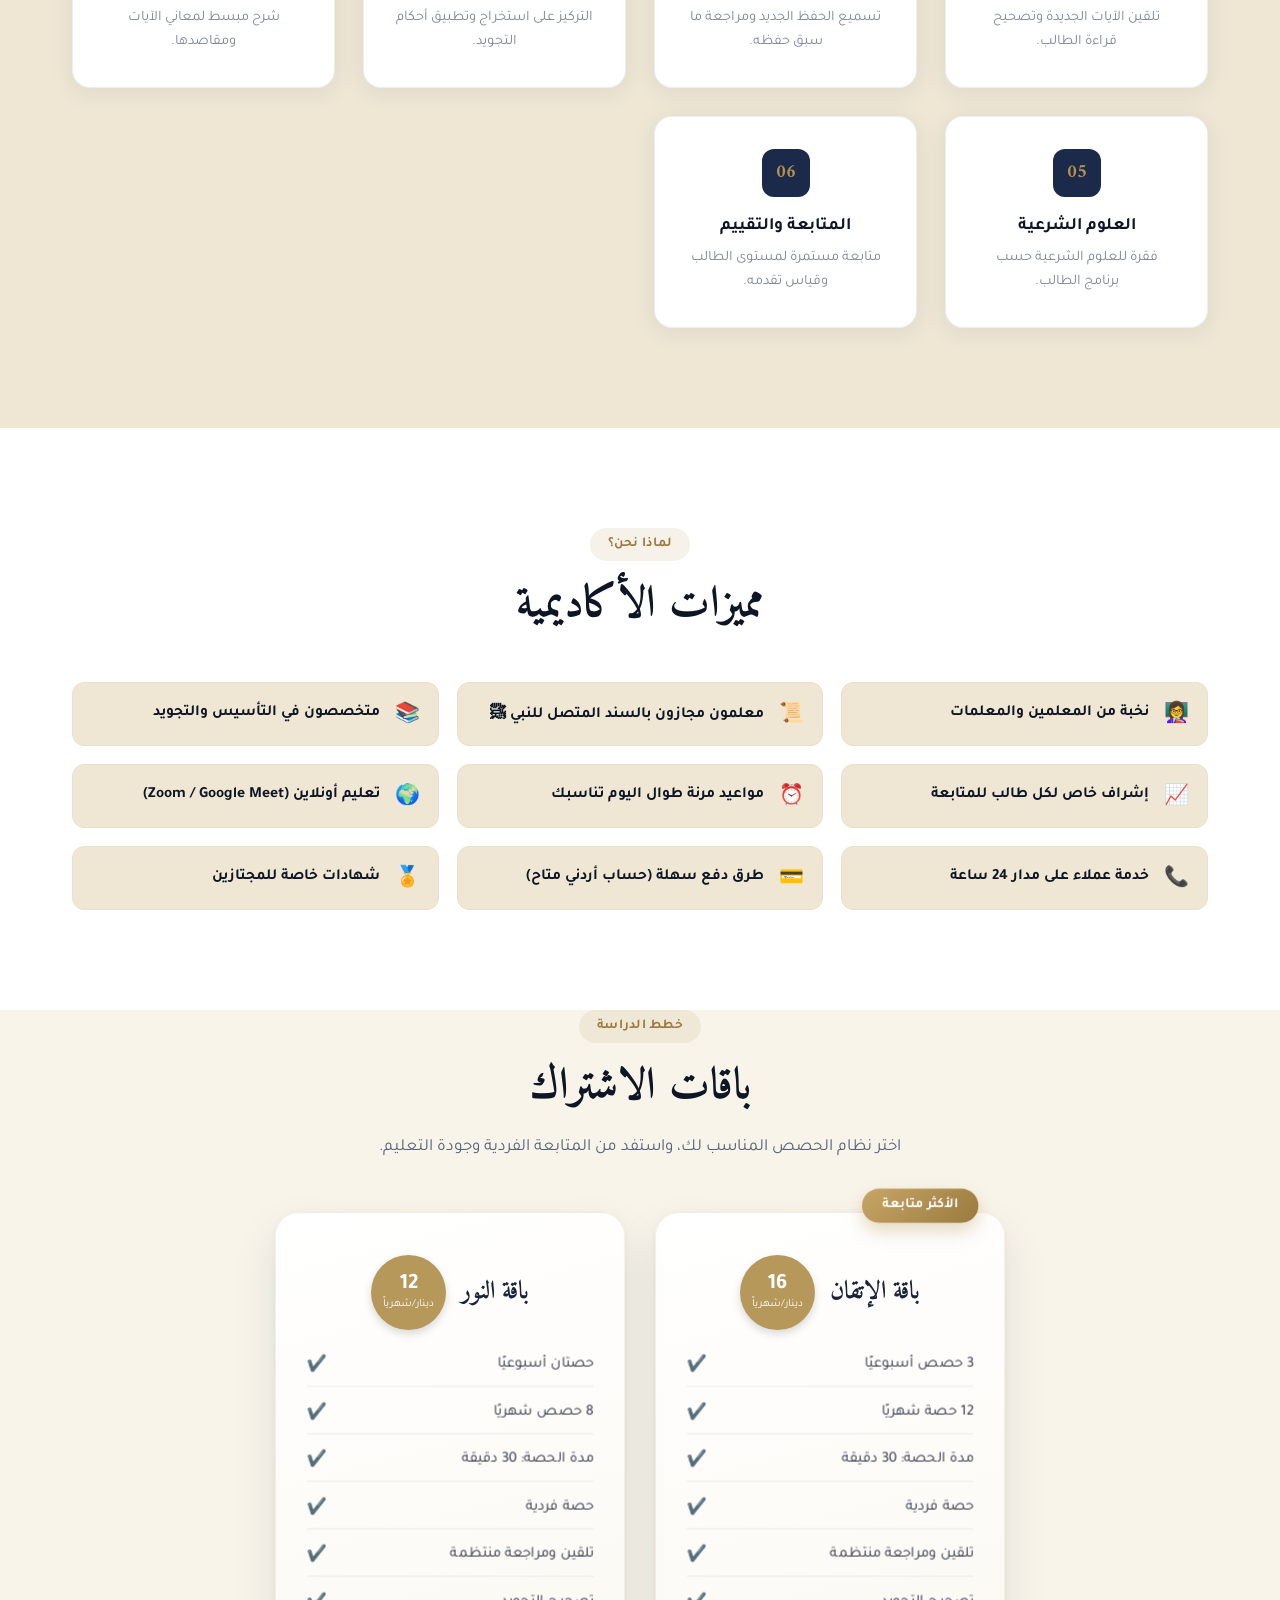
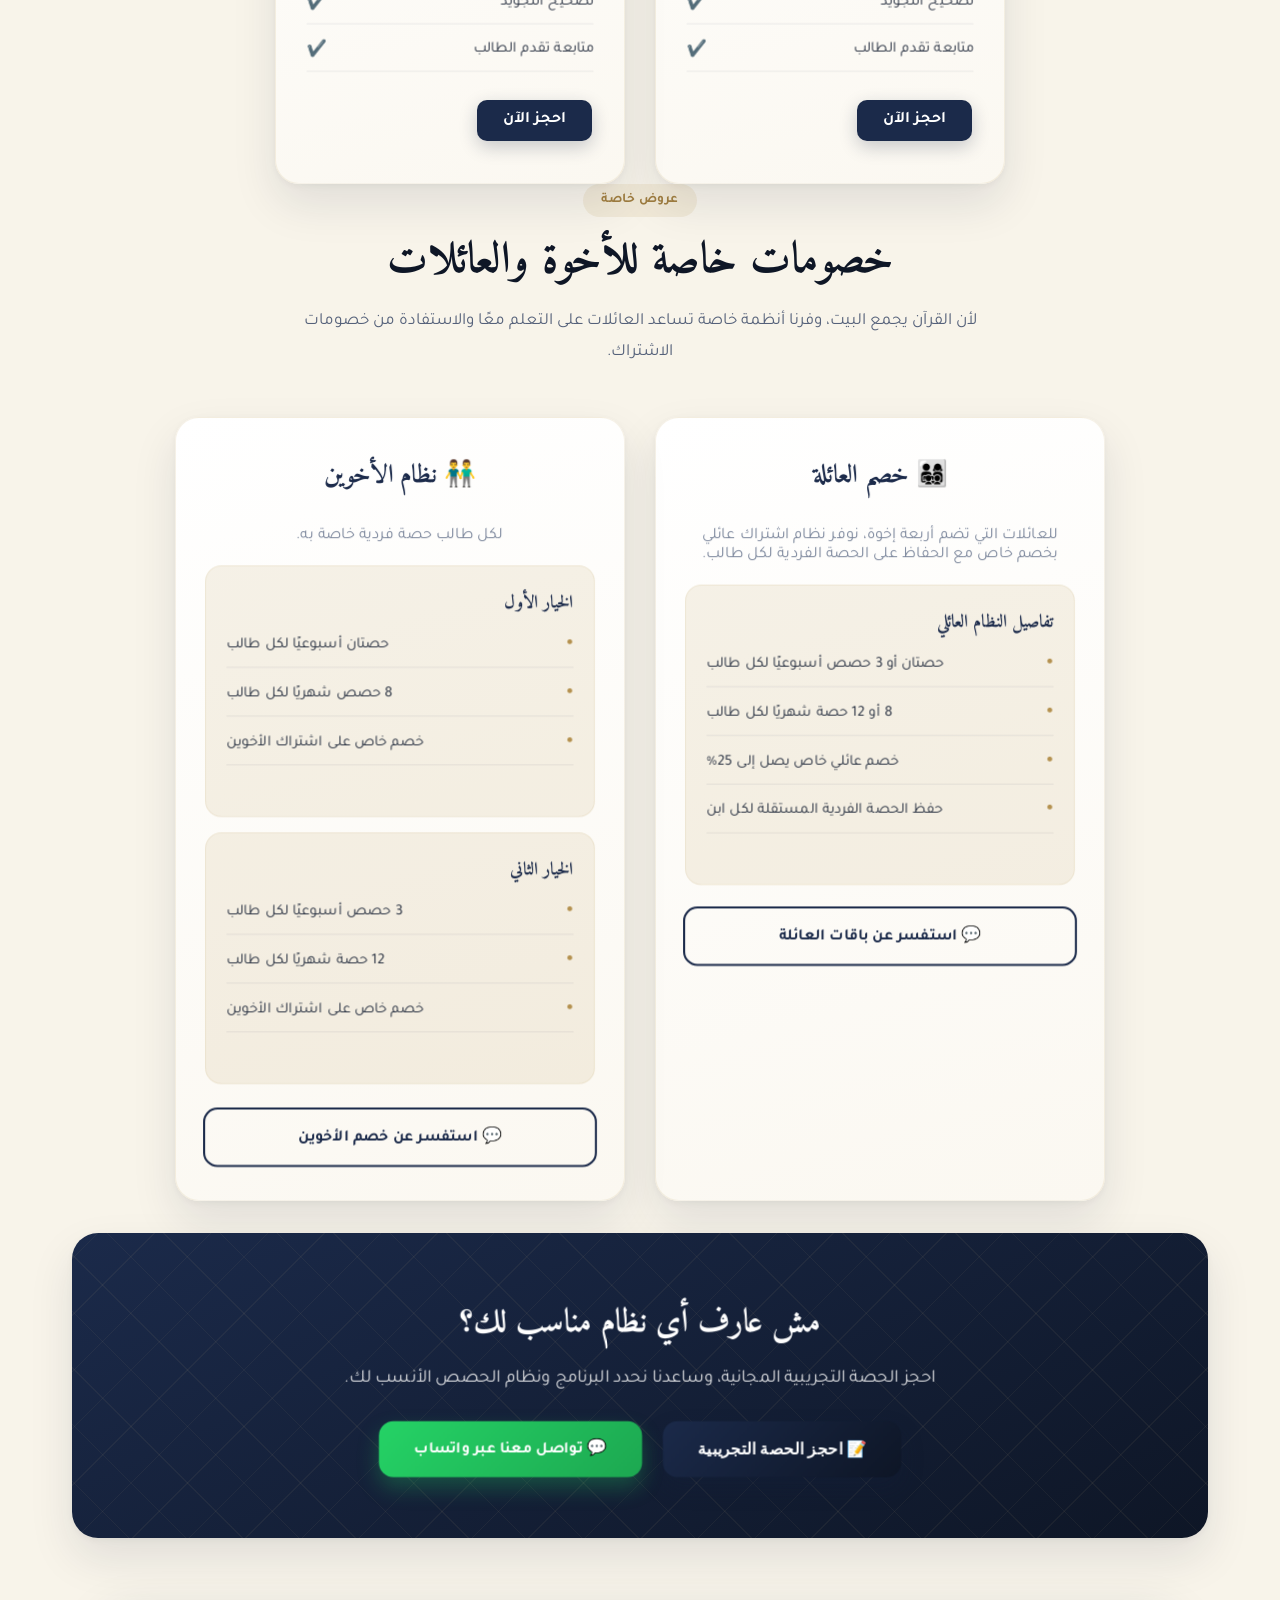
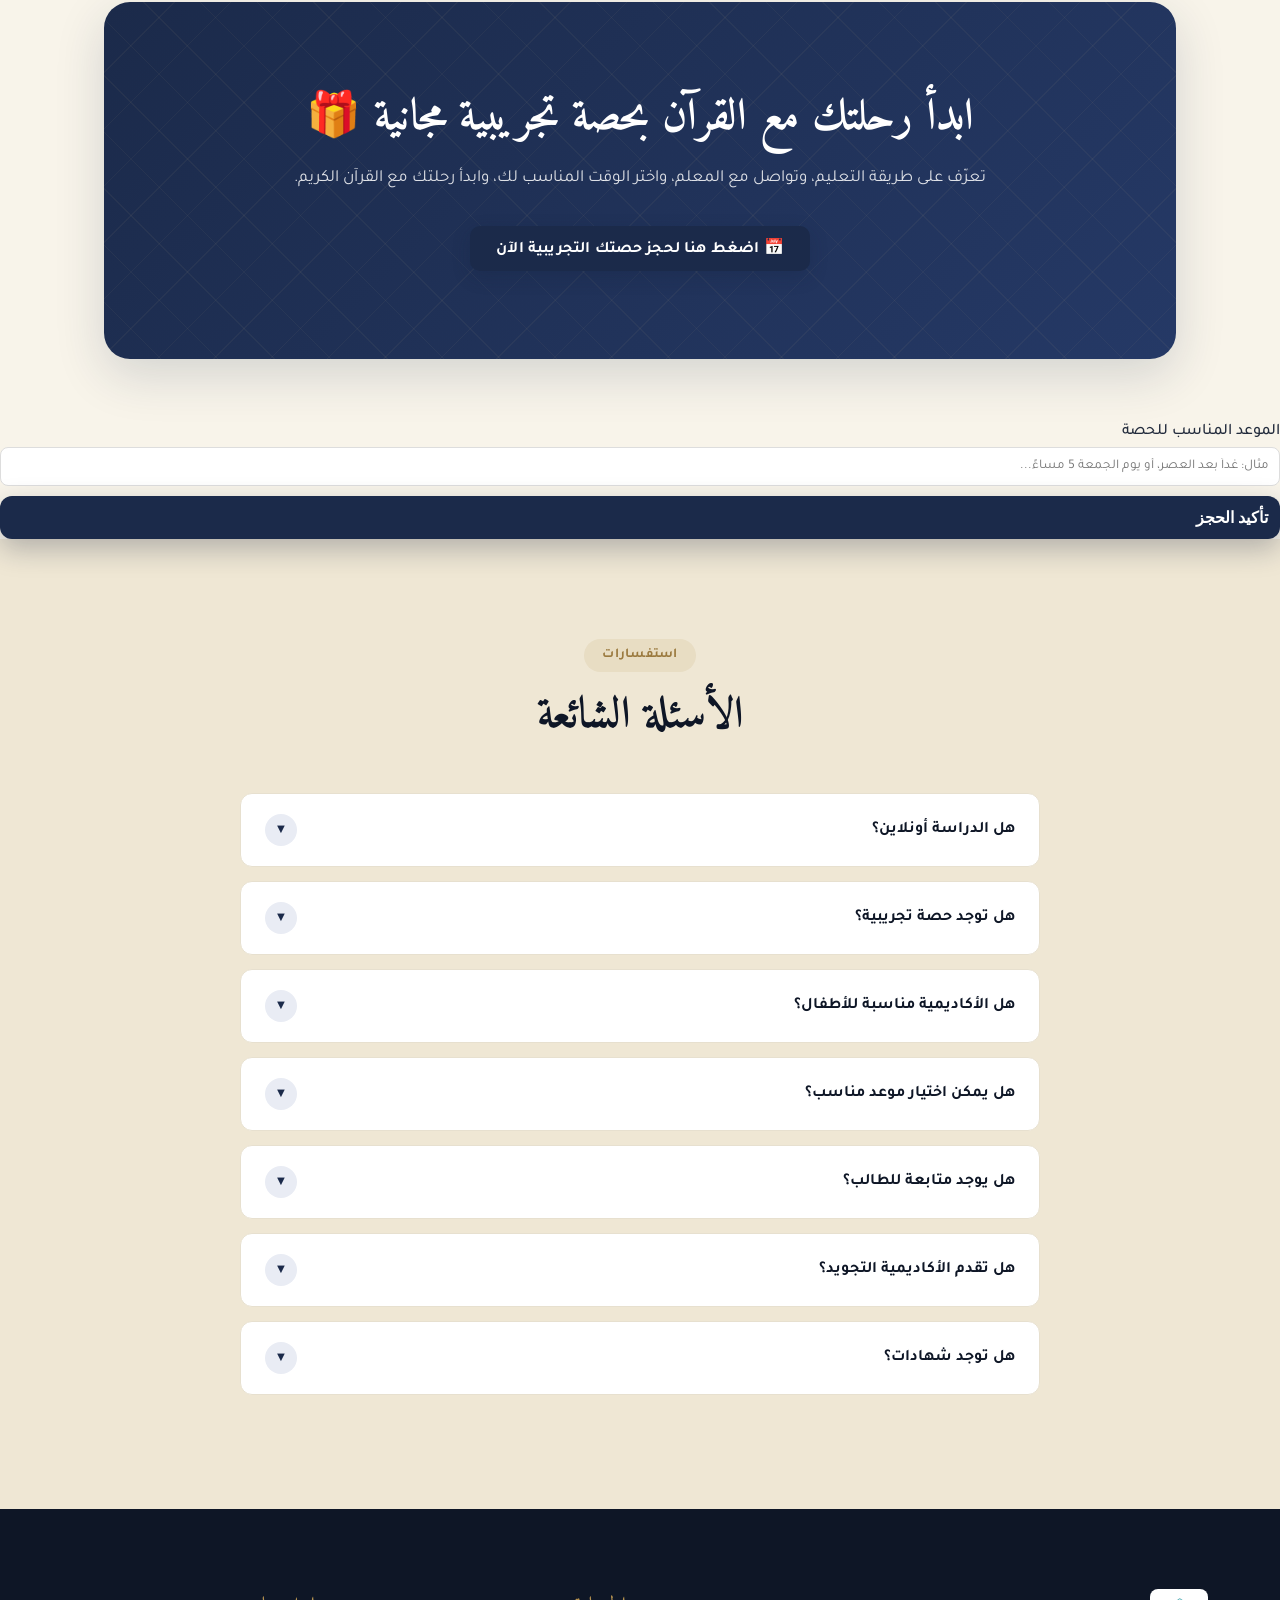
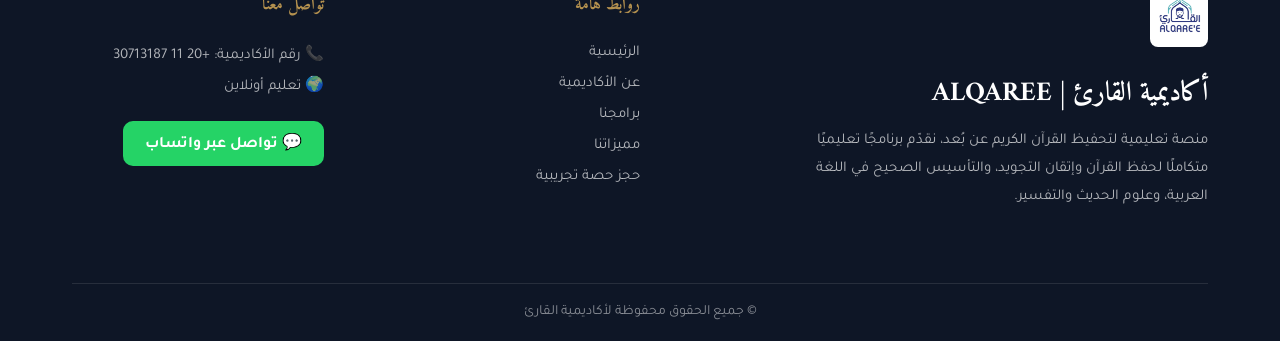
==== commit 9a9fedd7: "Update index.html" ====
--- a/index.html
+++ b/index.html
@@ -407,31 +407,6 @@
     </div>
 </section>
 
-<!-- MODAL POPUP FOR BOOKING FORM -->
-<div class="modal-overlay" id="booking-modal" aria-hidden="true">
-    <div class="modal-container" role="dialog" aria-modal="true" aria-labelledby="modal-title">
-        <button class="modal-close" id="modal-close-btn" aria-label="إغلاق النافذة">&times;</button>
-        <h3 id="modal-title" class="modal-title" data-i18n="modal_heading" style="text-align: center; margin-bottom: 20px;">نموذج حجز الحصة التجريبية</h3>
-        
-        <div class="form-container" style="padding: 10px 0;">
-            <form id="academy-register-form" style="display: flex; flex-direction: column; gap: 15px;">
-                <!-- حقل الاسم -->
-                <div>
-                    <label style="display: block; margin-bottom: 5px; font-weight: 500;" data-i18n="form_name">الاسم ثلاثي</label>
-                    <input type="text" name="name" required style="width: 100%; padding: 10px; border: 1px solid #ddd; border-radius: 8px; font-family: inherit; box-sizing: border-box;">
-                </div>
-
-                <!-- حقل العمر -->
-                <div>
-                    <label style="display: block; margin-bottom: 5px; font-weight: 500;" data-i18n="form_age">العمر</label>
-                    <input type="number" name="age" required style="width: 100%; padding: 10px; border: 1px solid #ddd; border-radius: 8px; font-family: inherit; box-sizing: border-box;">
-                </div>
-                
-                <!-- حقل الواتساب -->
-                <div>
-                    <label style="display: block; margin-bottom: 5px; font-weight: 500;" data-i18n="form_whatsapp">رقم الواتساب</label>
-                    <input type="tel" name="whatsapp" dir="ltr" placeholder="+20..." required style="width: 100%; padding: 10px; border: 1px solid #ddd; border-radius: 8px; font-family: inherit; box-sizing: border-box; text-align: right;">
-                </div>
 <!-- حقل الموعد -->
 <div>
     <label style="display: block; margin-bottom: 5px; font-weight: 500;" data-i18n="form_appointment">الموعد المناسب للحصة</label>
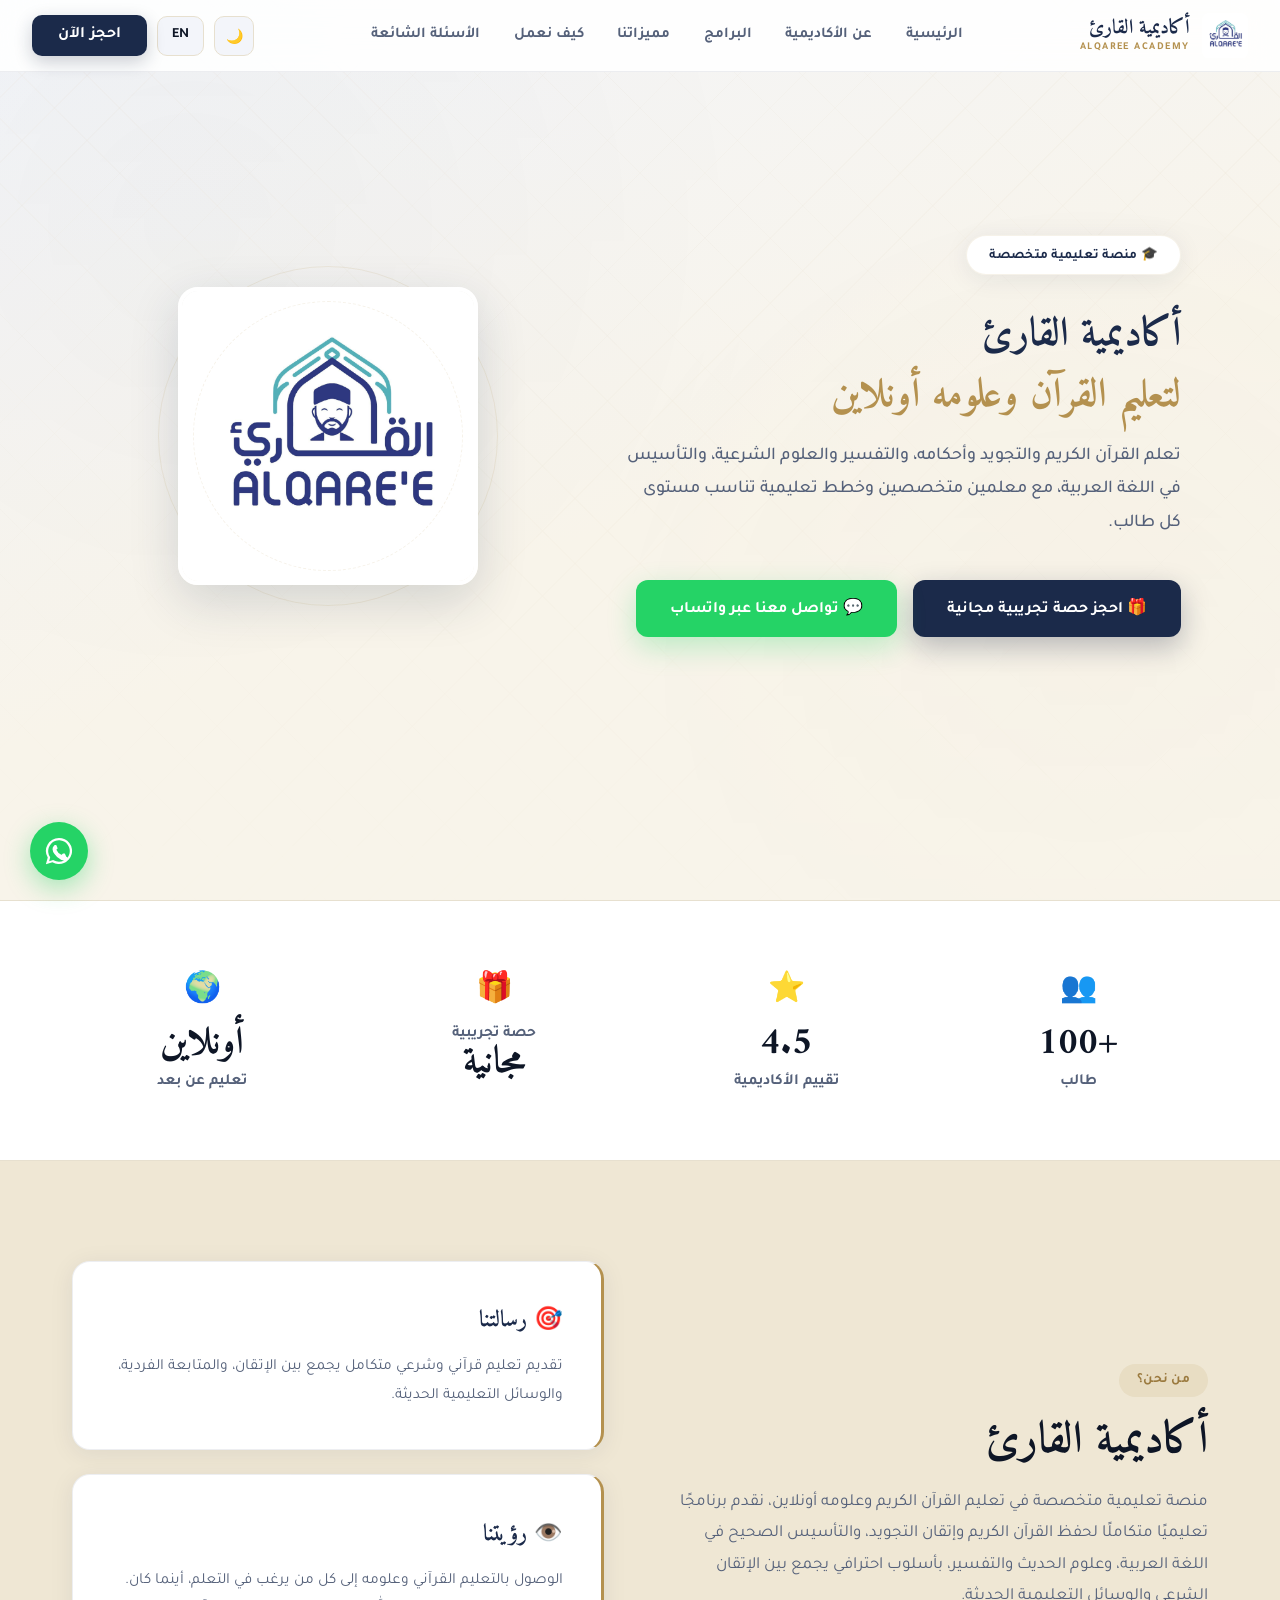
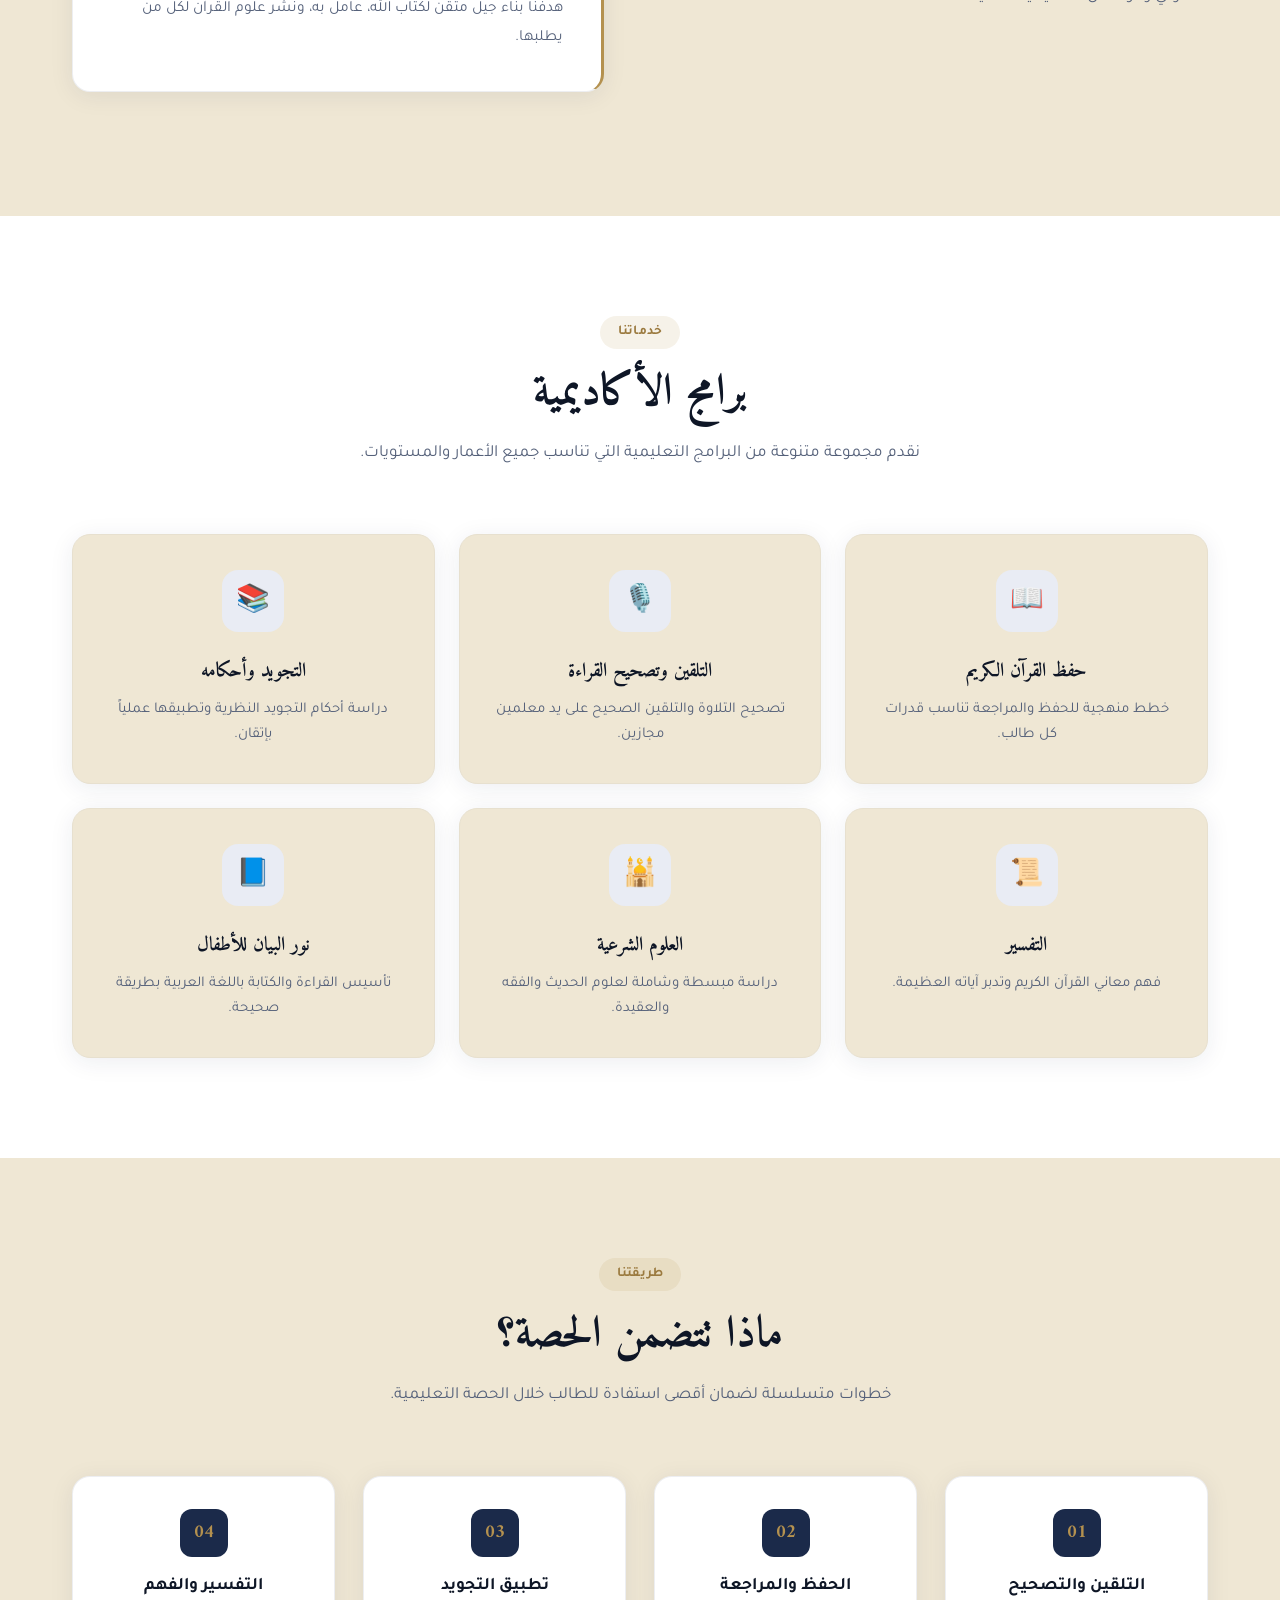
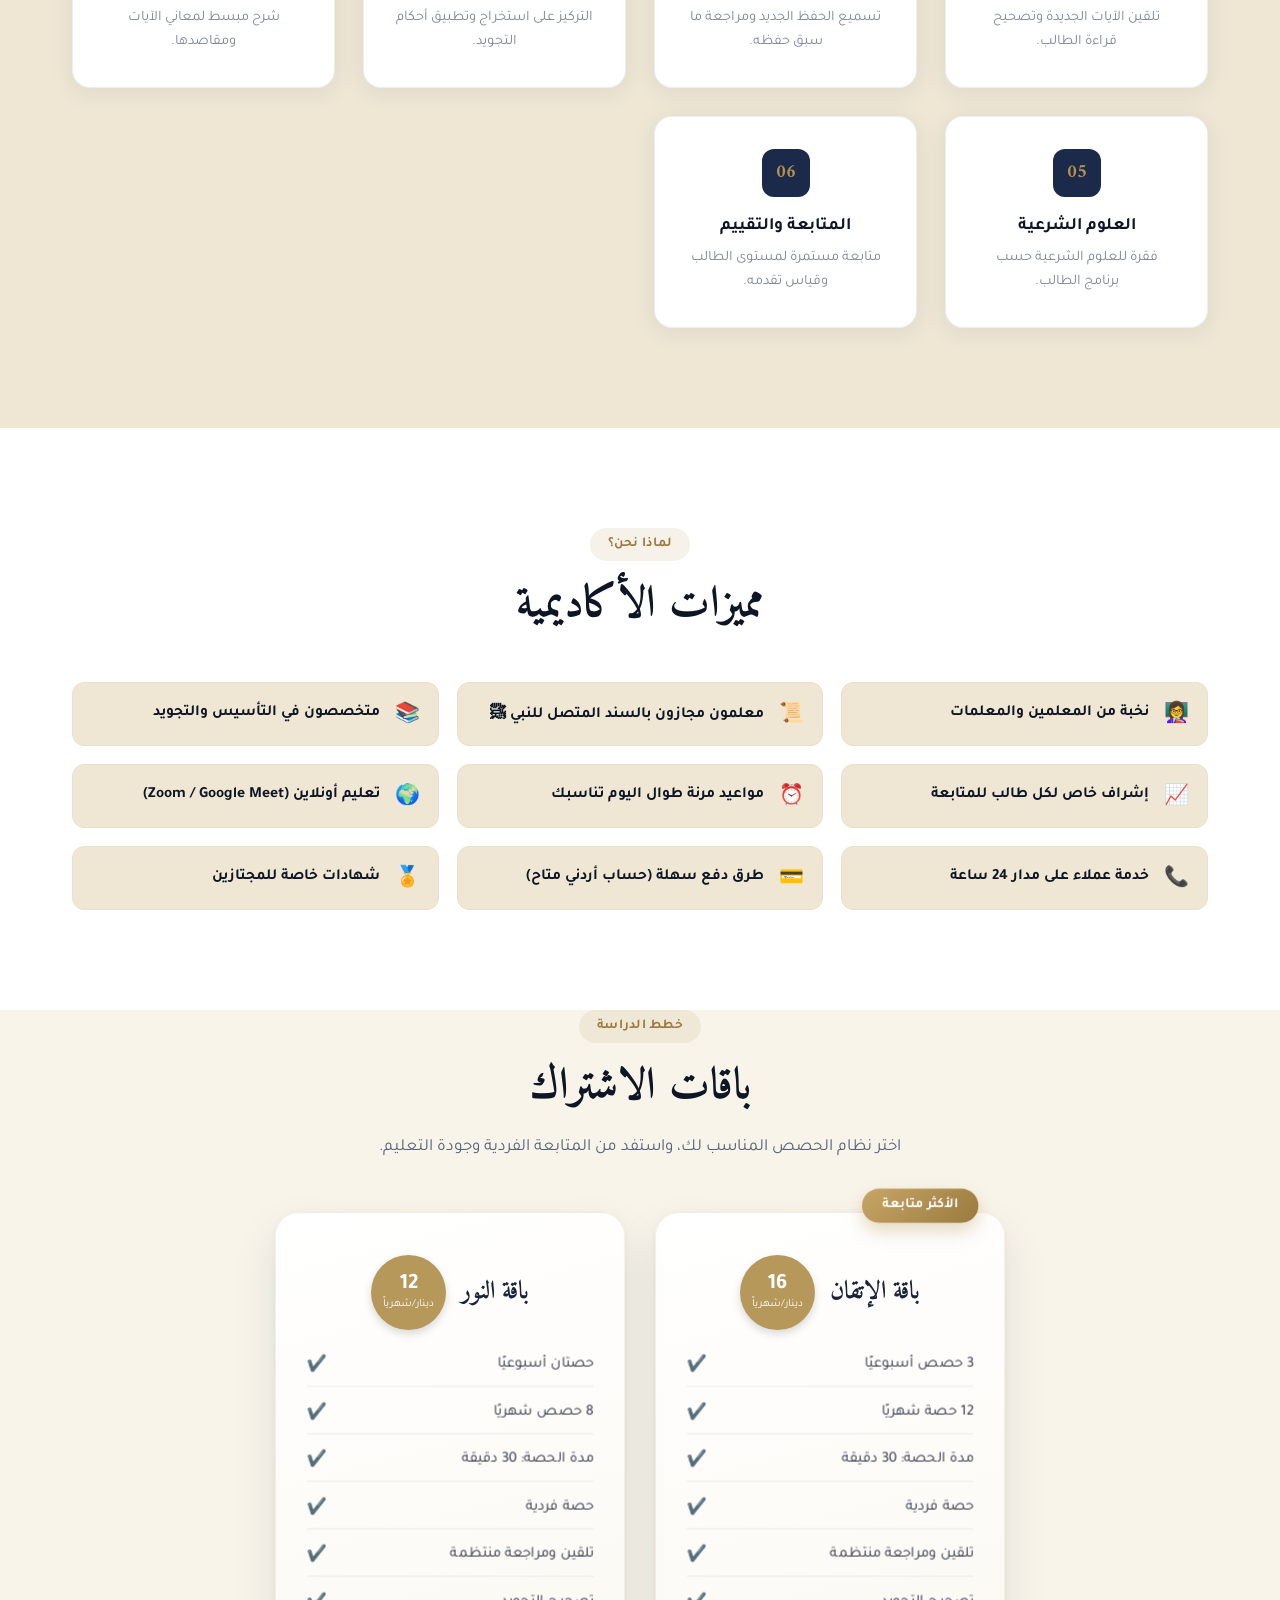
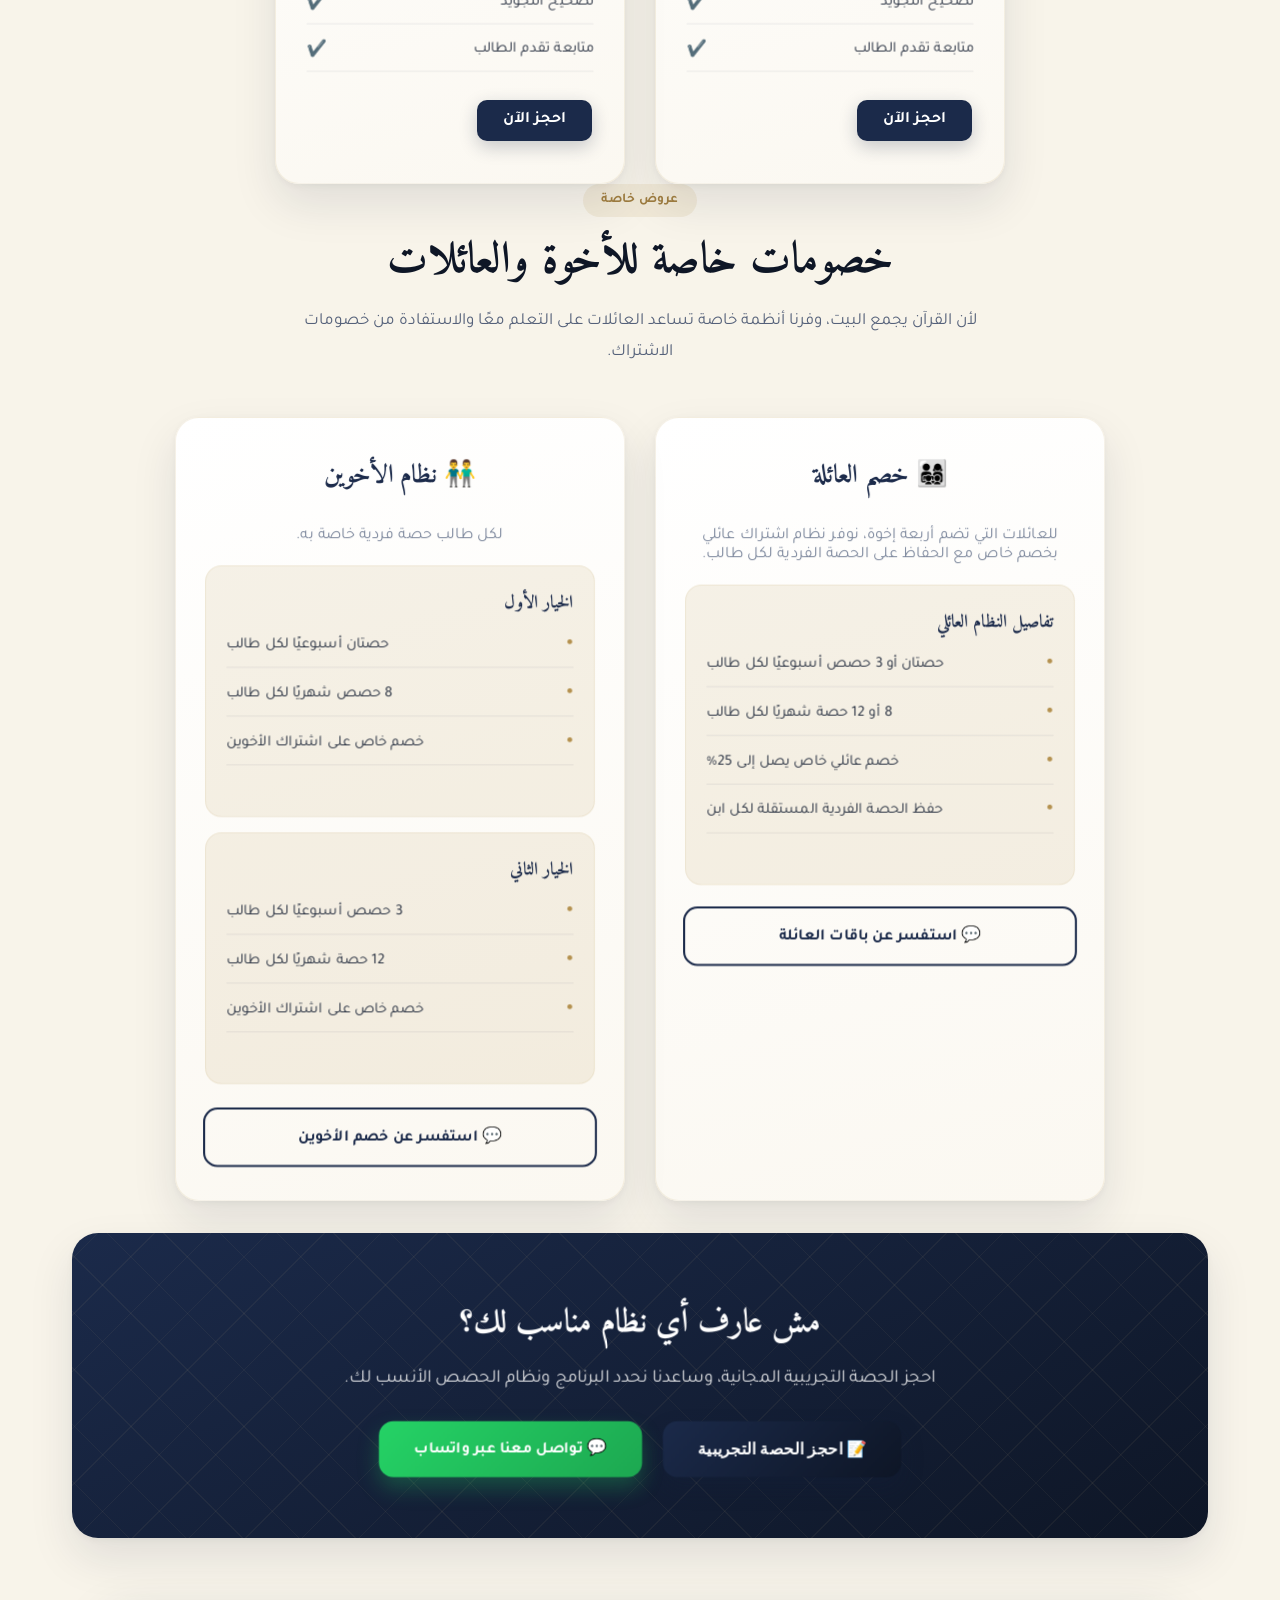
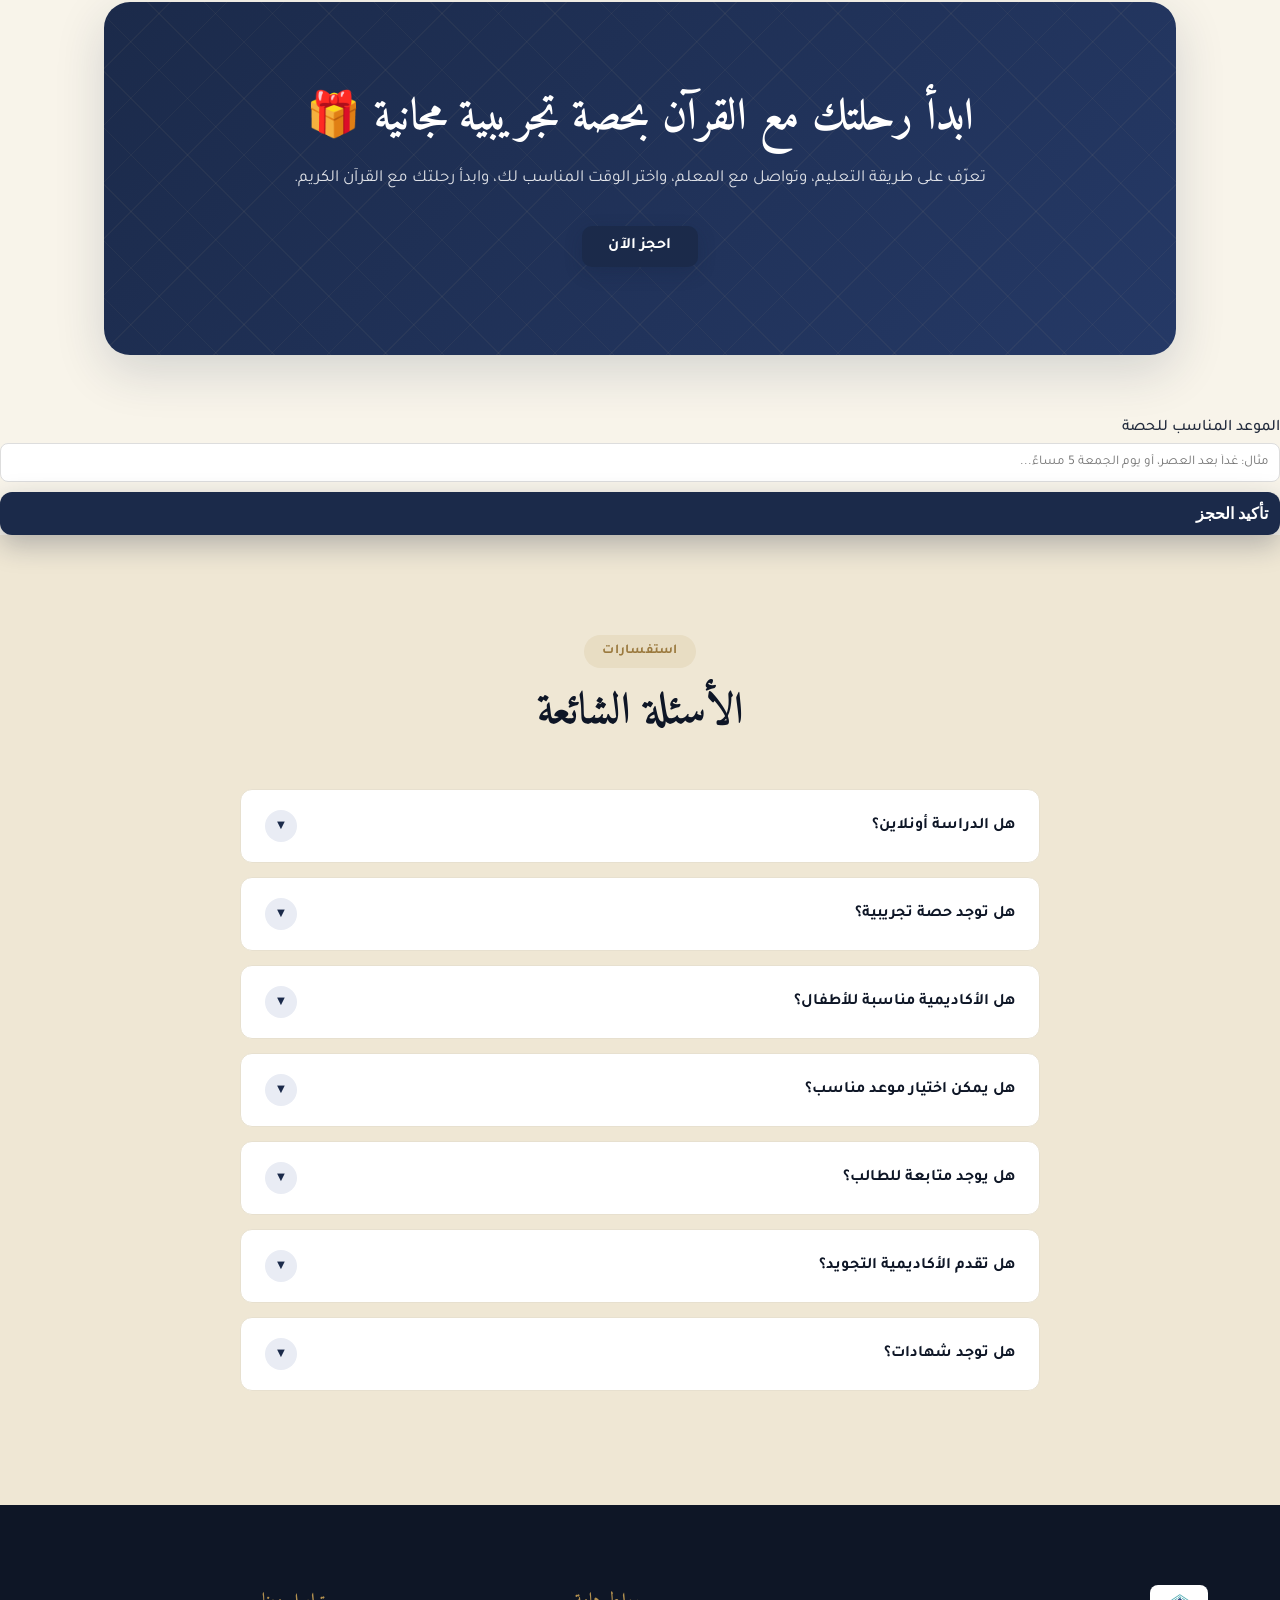
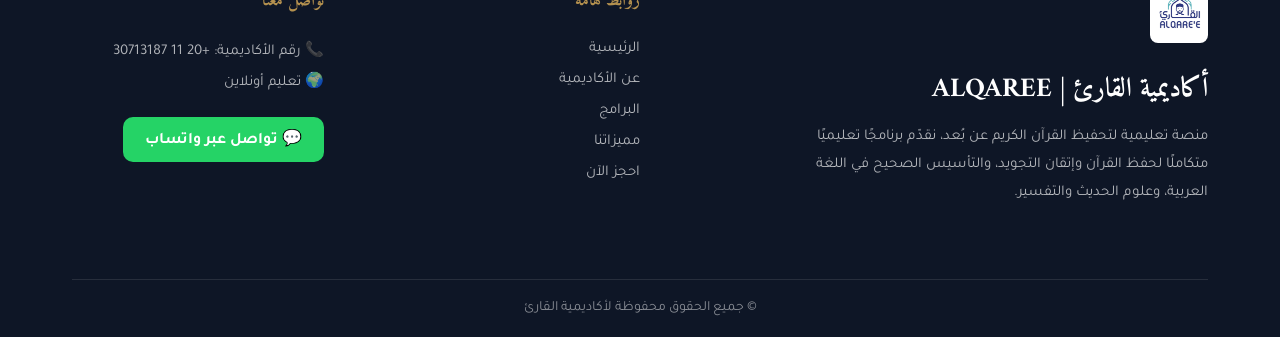
==== commit 84ae4103: "Update index.html" ====
--- a/index.html
+++ b/index.html
@@ -37,7 +37,7 @@
 
 <!-- NAVBAR -->
 <nav id="navbar">
-  <a class="nav-logo" href="#">
+  <a class="nav-logo" href="/">
     <img src="assets/logo.jpg" alt="أكاديمية القارئ">
     <div class="nav-logo-text">
       <div class="nav-logo-ar" data-i18n="logo_ar">أكاديمية القارئ</div>
@@ -45,12 +45,12 @@
     </div>
   </a>
   <ul class="nav-links">
-    <li><a href="#" data-i18n="nav_home">الرئيسية</a></li>
-    <li><a href="#about" data-i18n="nav_about">عن الأكاديمية</a></li>
-    <li><a href="#services" data-i18n="nav_services">البرامج</a></li>
-    <li><a href="#features" data-i18n="nav_features">مميزاتنا</a></li>
-    <li><a href="#process" data-i18n="nav_process">كيف نعمل</a></li>
-    <li><a href="#faq" data-i18n="nav_faq">الأسئلة الشائعة</a></li>
+    <li><a href="/" data-i18n="nav_home">الرئيسية</a></li>
+    <li><a href="/#about" data-i18n="nav_about">عن الأكاديمية</a></li>
+    <li><a href="/#services" data-i18n="nav_services">البرامج</a></li>
+    <li><a href="/#features" data-i18n="nav_features">مميزاتنا</a></li>
+    <li><a href="/#process" data-i18n="nav_process">كيف نعمل</a></li>
+    <li><a href="/#faq" data-i18n="nav_faq">الأسئلة الشائعة</a></li>
   </ul>
   <div class="nav-actions">
     <button class="theme-toggle" id="theme-toggle-btn" aria-label="تبديل الوضع الليلي والنهاري">🌙</button>
@@ -64,12 +64,12 @@
 </nav>
 
 <div class="mobile-menu" id="mobile-menu">
-  <a href="#" class="mobile-link" data-i18n="nav_home">الرئيسية</a>
-  <a href="#about" class="mobile-link" data-i18n="nav_about">عن الأكاديمية</a>
-  <a href="#services" class="mobile-link" data-i18n="nav_services">البرامج</a>
-  <a href="#features" class="mobile-link" data-i18n="nav_features">مميزاتنا</a>
-  <a href="#process" class="mobile-link" data-i18n="nav_process">كيف نعمل</a>
-  <a href="#faq" class="mobile-link" data-i18n="nav_faq">الأسئلة الشائعة</a>
+  <a href="/#" class="mobile-link" data-i18n="nav_home">الرئيسية</a>
+  <a href="/#about" class="mobile-link" data-i18n="nav_about">عن الأكاديمية</a>
+  <a href="/#services" class="mobile-link" data-i18n="nav_services">البرامج</a>
+  <a href="/#features" class="mobile-link" data-i18n="nav_features">مميزاتنا</a>
+  <a href="/#process" class="mobile-link" data-i18n="nav_process">كيف نعمل</a>
+  <a href="#/faq" class="mobile-link" data-i18n="nav_faq">الأسئلة الشائعة</a>
   <div class="mobile-actions">
     <button class="theme-toggle" id="mobile-theme-btn">🌙 الوضع الليلي</button>
     <button class="lang-toggle" id="mobile-lang-btn">English</button>
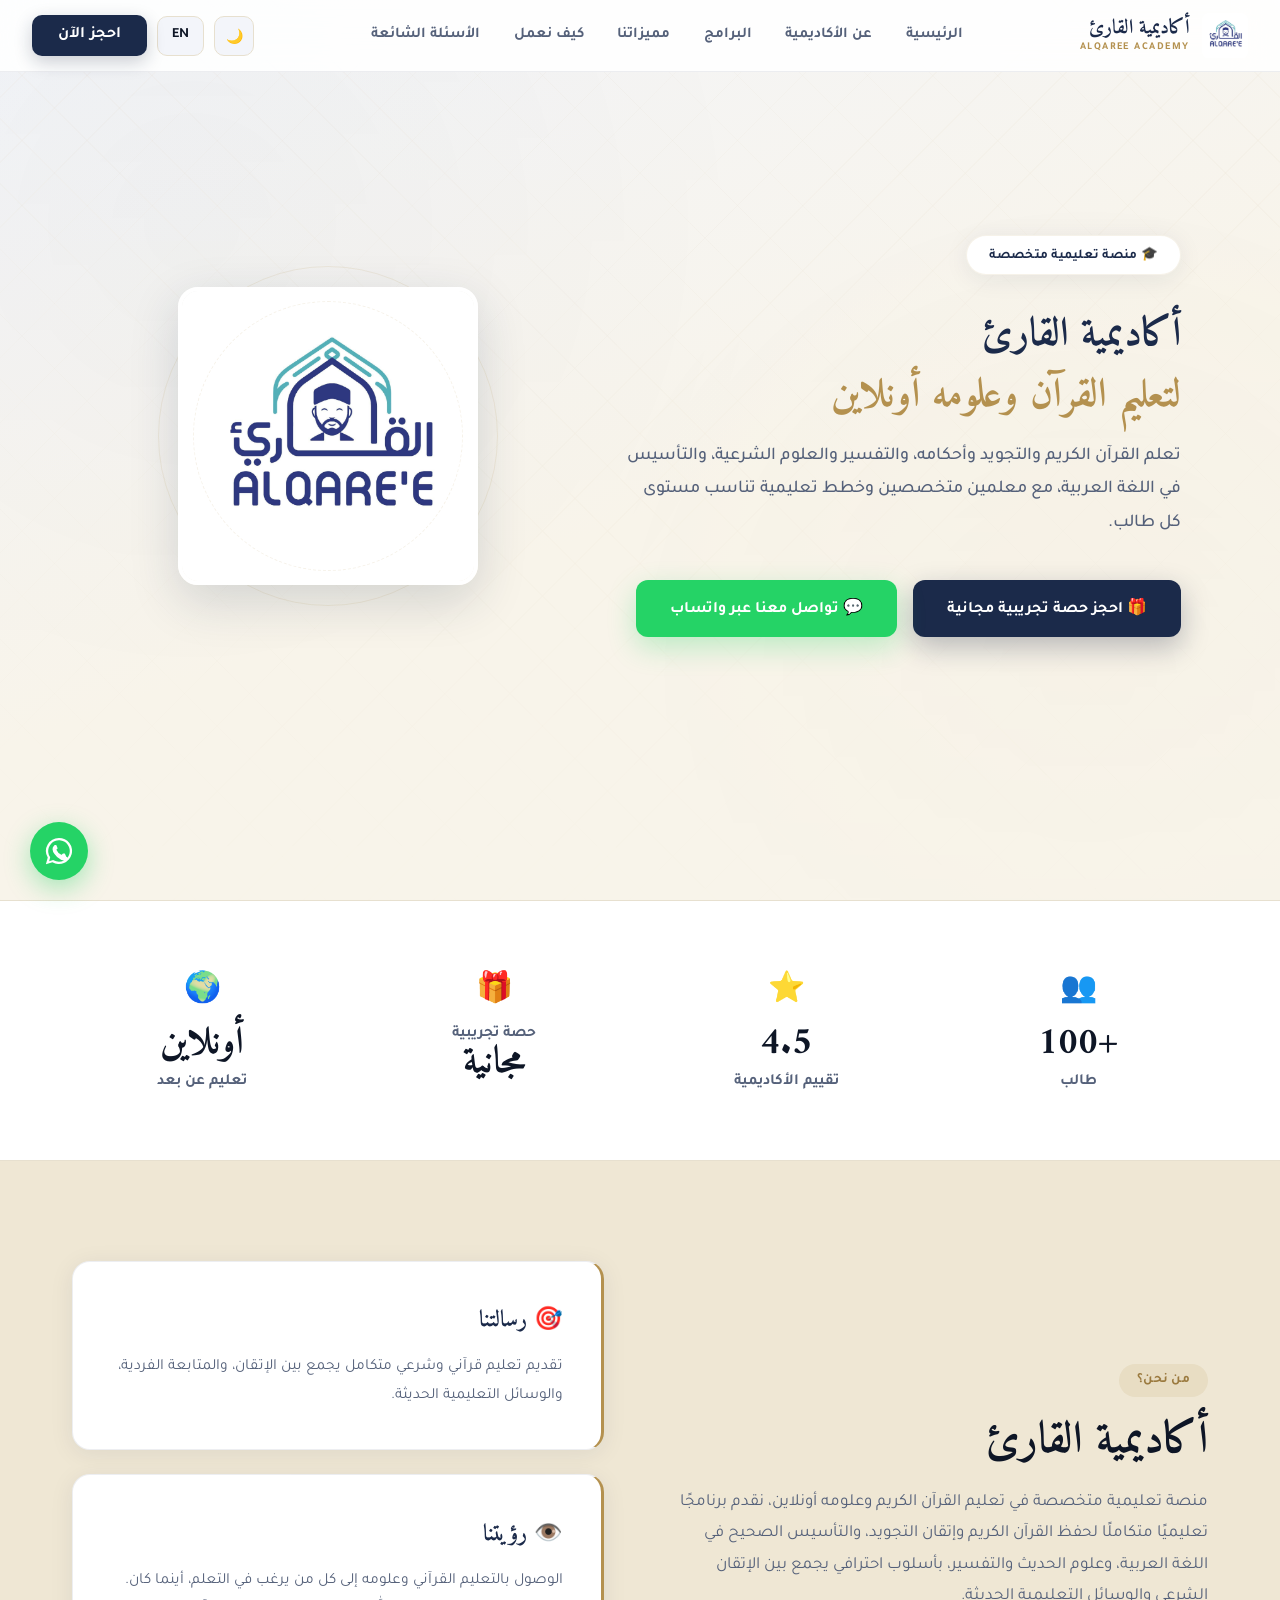
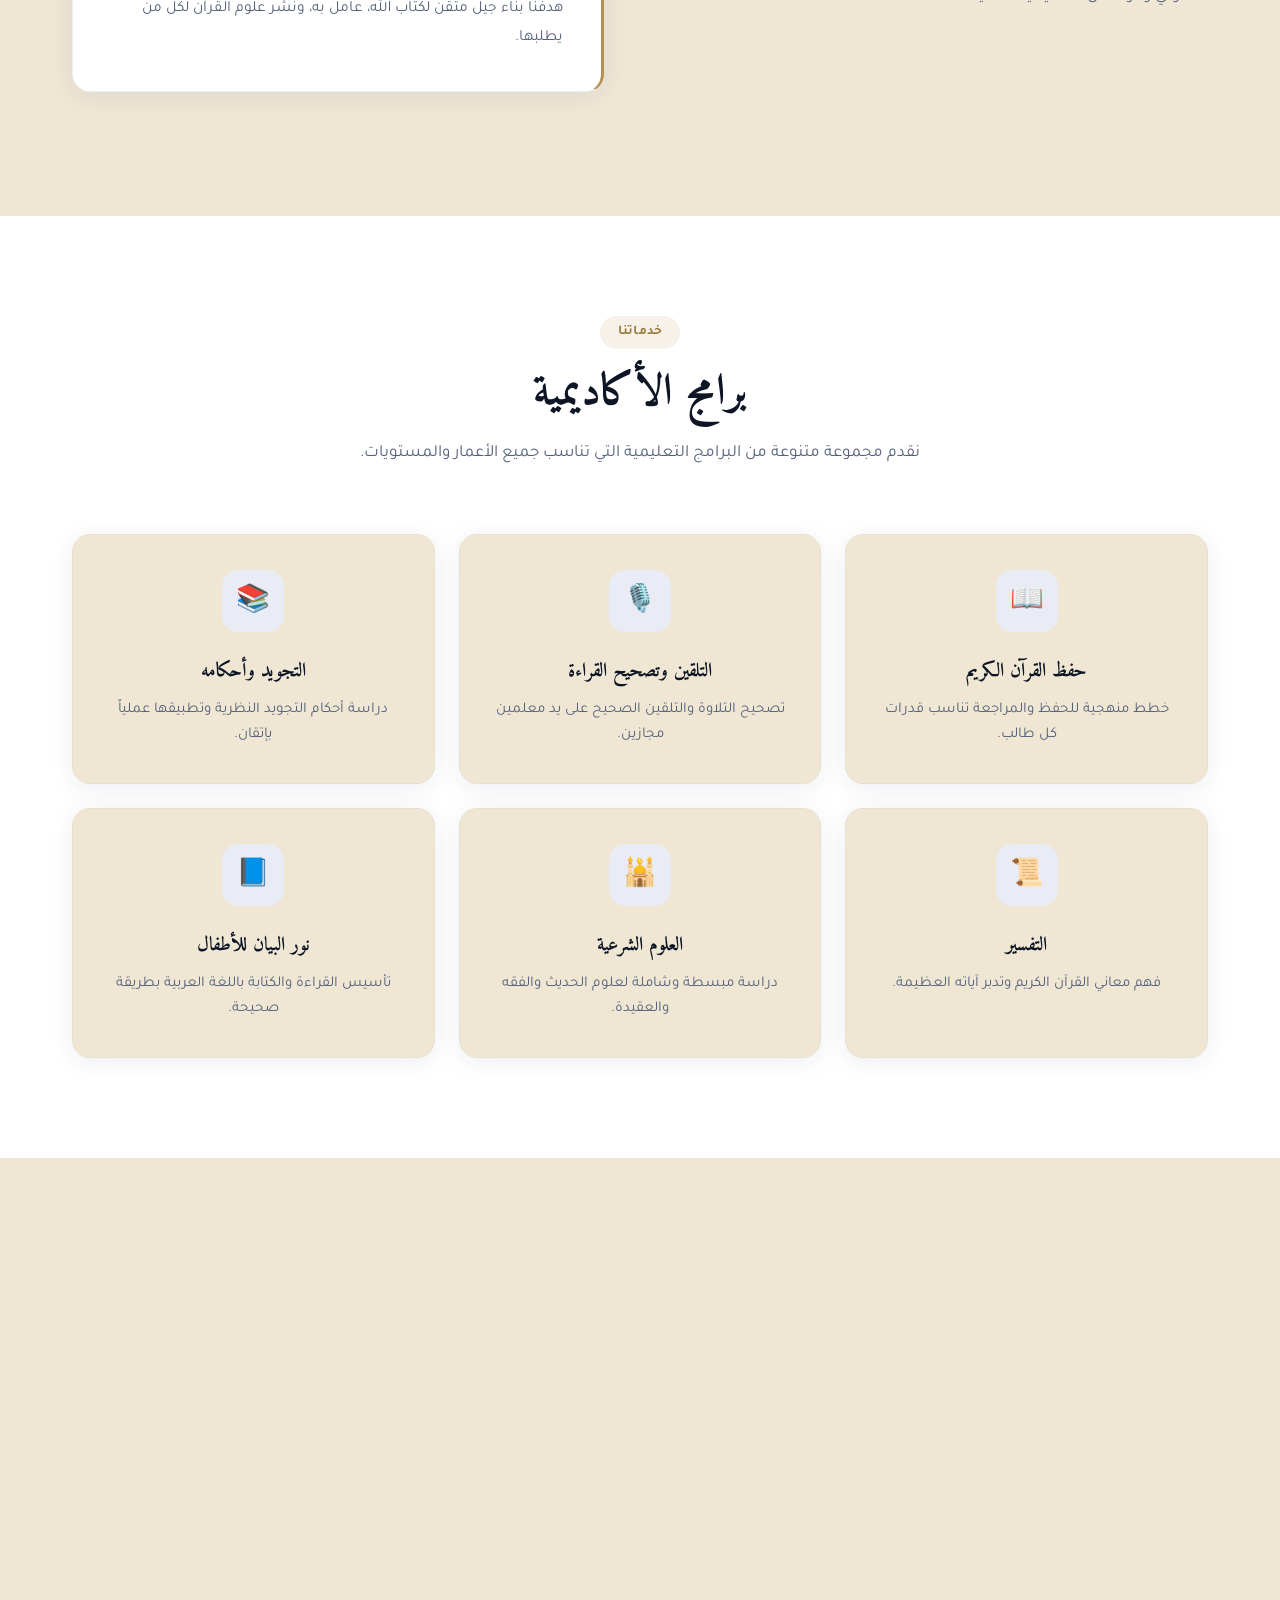
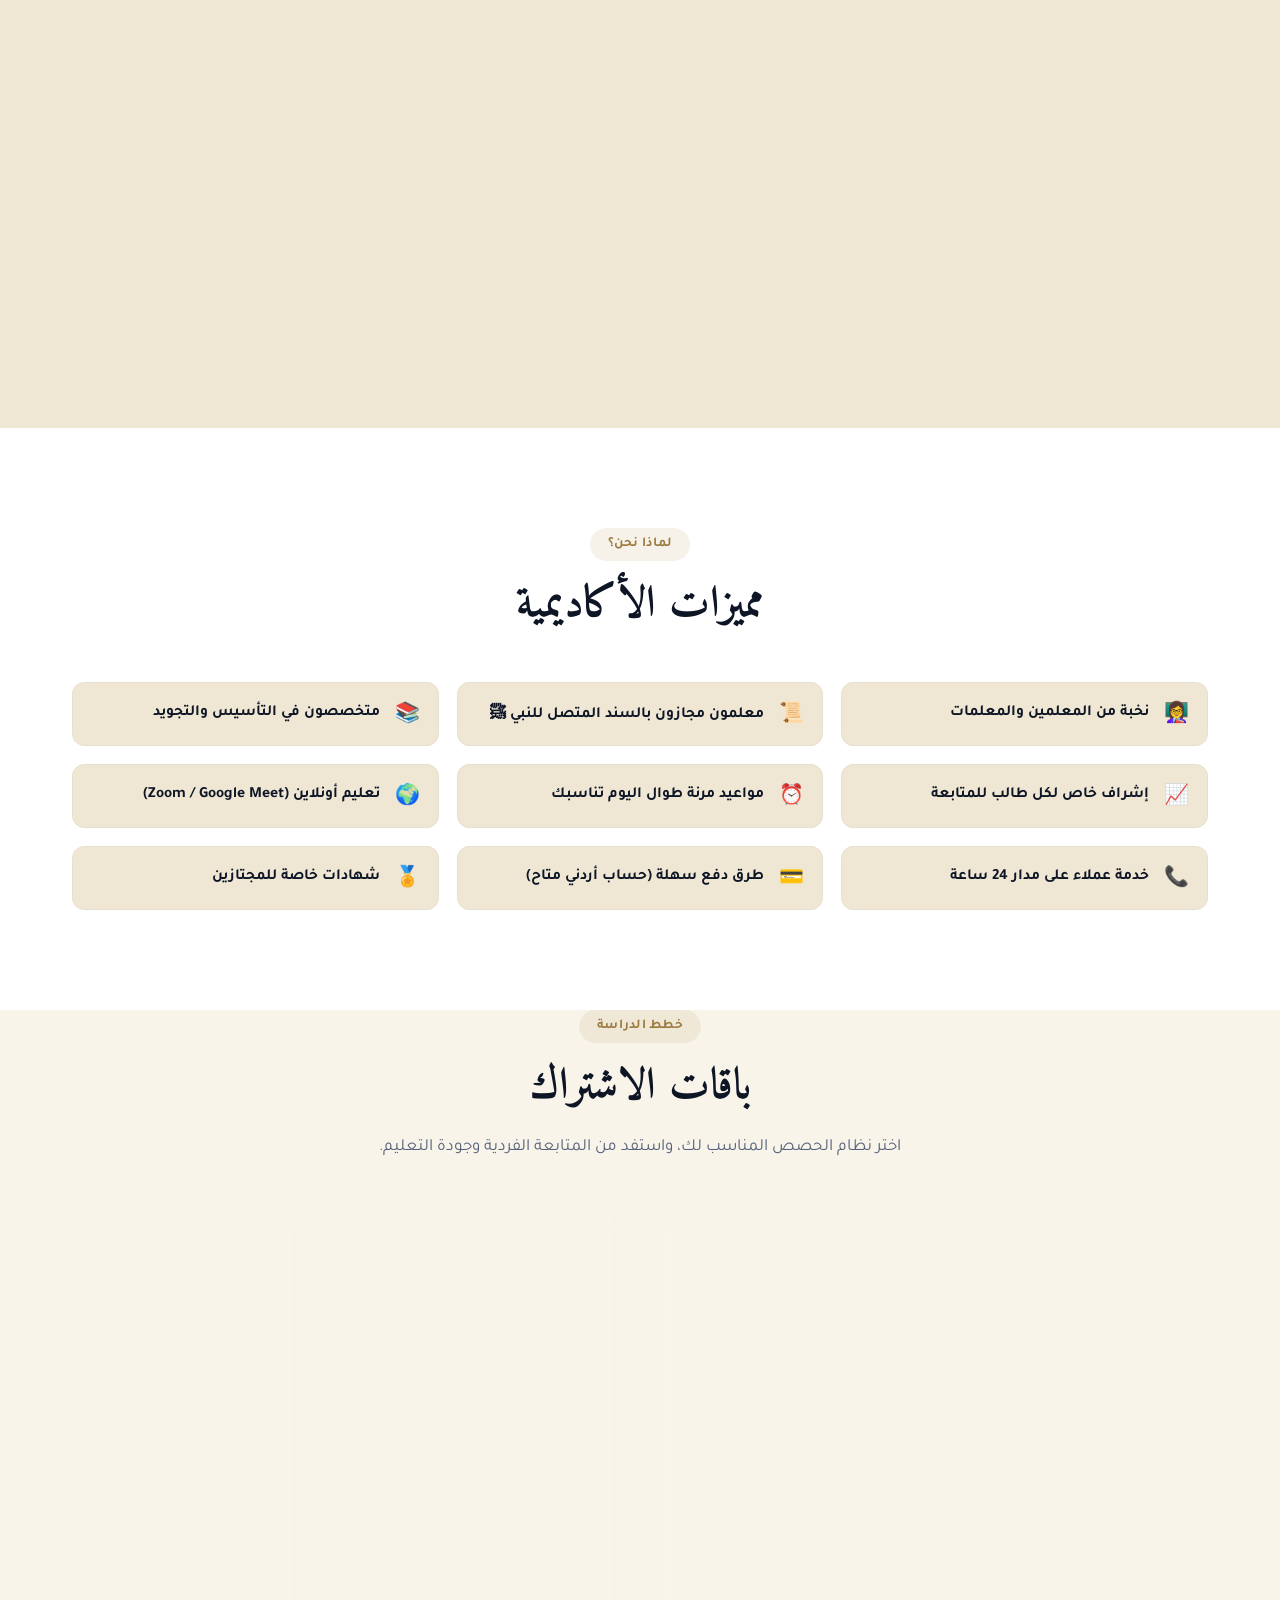
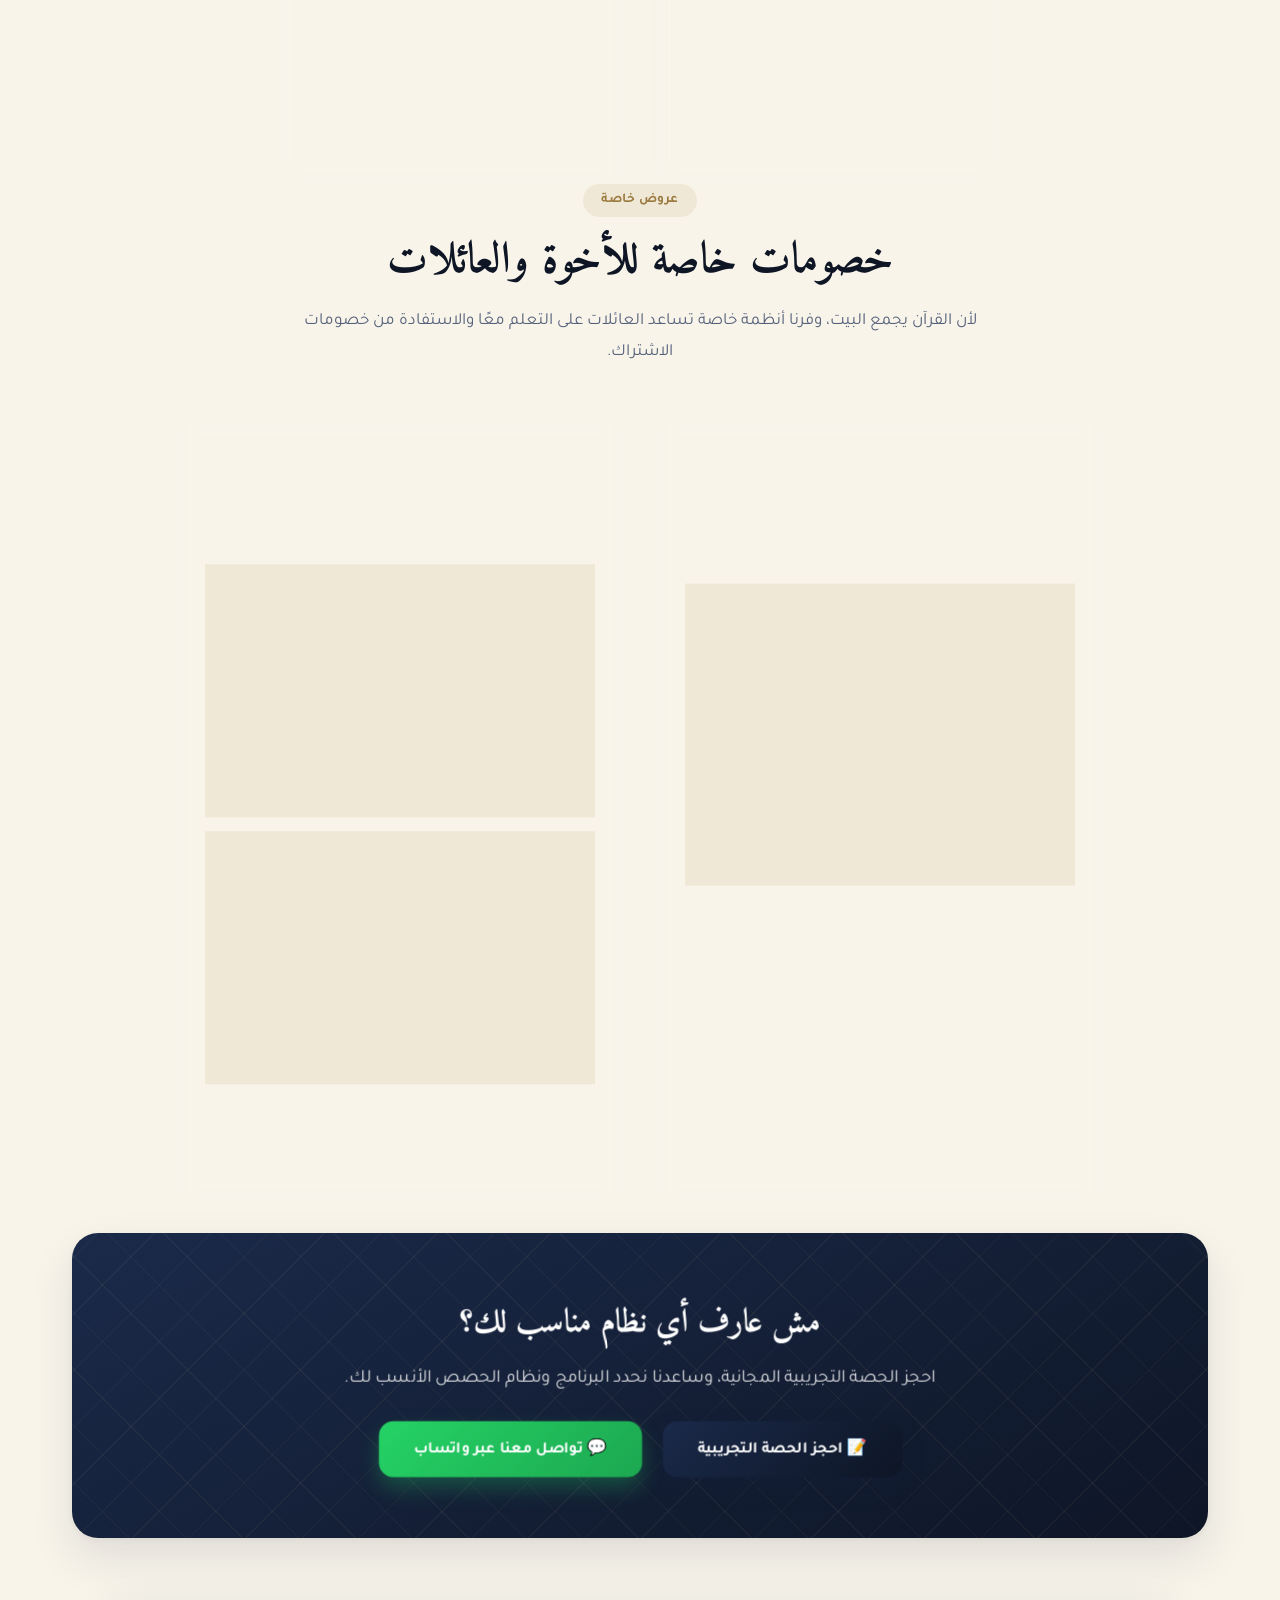
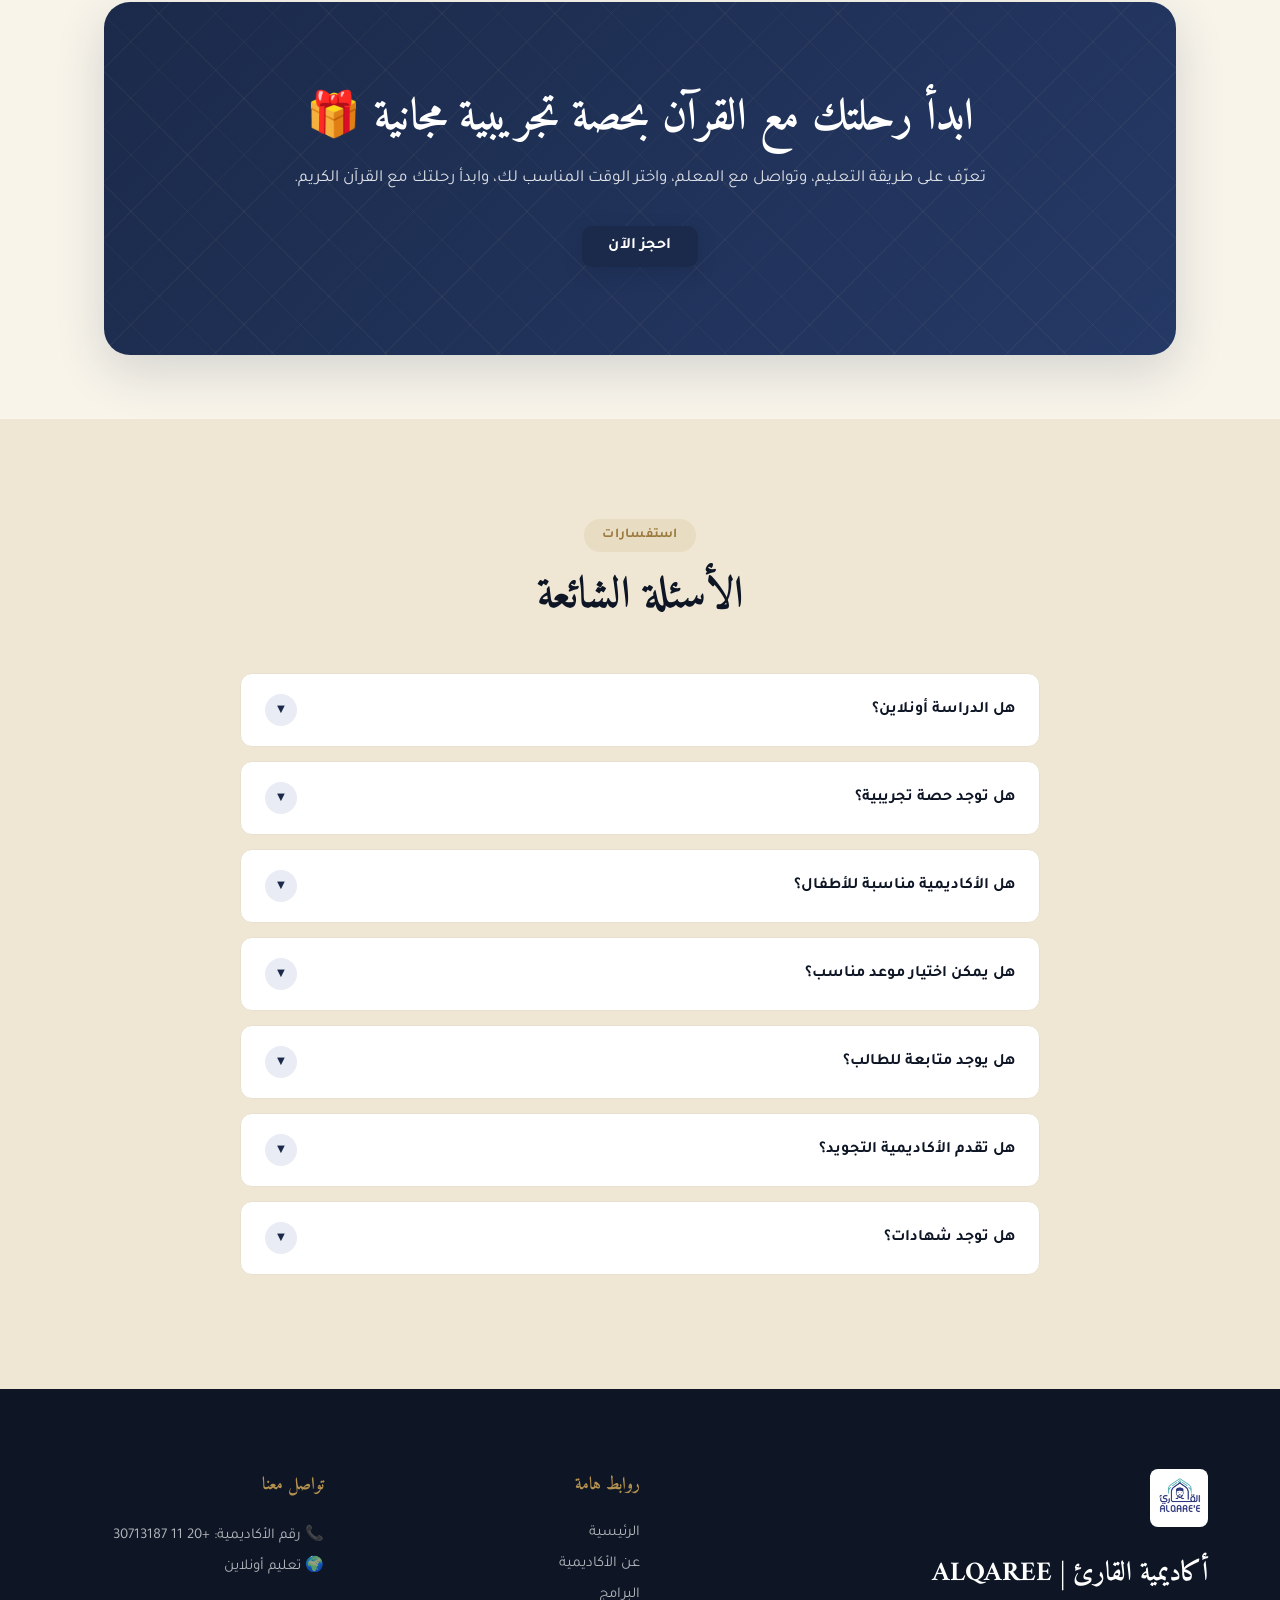
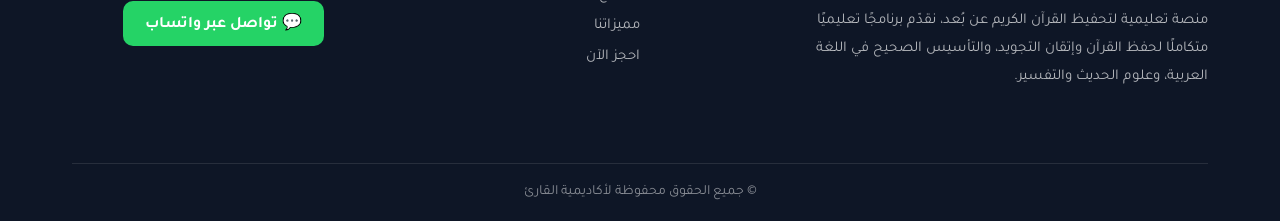
==== commit 20db1373: "Update index.html" ====
--- a/index.html
+++ b/index.html
@@ -32,6 +32,27 @@
 <link rel="preconnect" href="https://fonts.gstatic.com" crossorigin>
 <link href="https://fonts.googleapis.com/css2?family=Amiri:wght@400;700&family=Tajawal:wght@300;400;500;700;800;900&family=Inter:wght@300;400;500;600;700&display=swap" rel="stylesheet">
 <link rel="stylesheet" href="style.css">
+
+<style>
+    /* Helper Utility Classes for Clean HTML */
+    .btn-link-styled {
+        text-decoration: none;
+        display: inline-block;
+        text-align: center;
+    }
+    .btn-block-styled {
+        text-decoration: none;
+        display: block;
+        text-align: center;
+        margin-top: 20px;
+    }
+    .mt-space-2 {
+        margin-top: 2rem;
+    }
+    .mt-space-15 {
+        margin-top: 15px;
+    }
+</style>
 </head>
 <body>
 
@@ -55,7 +76,7 @@
   <div class="nav-actions">
     <button class="theme-toggle" id="theme-toggle-btn" aria-label="تبديل الوضع الليلي والنهاري">🌙</button>
     <button class="lang-toggle" id="lang-toggle-btn" aria-label="تبديل اللغة">EN</button>
-<a href="booking.html" class="nav-cta" data-i18n="book_now" style="text-decoration: none; display: inline-block; text-align: center;">احجز الآن</a>
+    <a href="booking.html" class="nav-cta btn-link-styled" data-i18n="book_now">احجز الآن</a>
   </div>
   
   <button class="nav-hamburger" id="menu-btn" aria-label="فتح القائمة" aria-expanded="false" aria-controls="mobile-menu">
@@ -63,18 +84,19 @@
   </button>
 </nav>
 
+<!-- MOBILE MENU -->
 <div class="mobile-menu" id="mobile-menu">
-  <a href="/#" class="mobile-link" data-i18n="nav_home">الرئيسية</a>
+  <a href="/" class="mobile-link" data-i18n="nav_home">الرئيسية</a>
   <a href="/#about" class="mobile-link" data-i18n="nav_about">عن الأكاديمية</a>
   <a href="/#services" class="mobile-link" data-i18n="nav_services">البرامج</a>
   <a href="/#features" class="mobile-link" data-i18n="nav_features">مميزاتنا</a>
   <a href="/#process" class="mobile-link" data-i18n="nav_process">كيف نعمل</a>
-  <a href="#/faq" class="mobile-link" data-i18n="nav_faq">الأسئلة الشائعة</a>
+  <a href="/#faq" class="mobile-link" data-i18n="nav_faq">الأسئلة الشائعة</a>
   <div class="mobile-actions">
     <button class="theme-toggle" id="mobile-theme-btn">🌙 الوضع الليلي</button>
     <button class="lang-toggle" id="mobile-lang-btn">English</button>
   </div>
-<a href="booking.html" class="nav-cta" data-i18n="book_now" style="text-decoration: none; display: inline-block; text-align: center;">احجز الآن</a>
+  <a href="booking.html" class="nav-cta btn-link-styled" data-i18n="book_now">احجز الآن</a>
 </div>
 
 <!-- HERO -->
@@ -86,7 +108,7 @@
       <h1 class="hero-title"><span data-i18n="hero_title_1">أكاديمية القارئ</span> <span data-i18n="hero_title_2">لتعليم القرآن وعلومه أونلاين</span></h1>
       <p class="hero-sub" data-i18n="hero_sub">تعلم القرآن الكريم والتجويد وأحكامه، والتفسير والعلوم الشرعية، والتأسيس في اللغة العربية، مع معلمين متخصصين وخطط تعليمية تناسب مستوى كل طالب.</p>
       <div class="hero-btns">
-     <a href="booking.html" class="btn-primary" data-i18n="hero_btn_book" style="text-decoration: none; display: inline-block; text-align: center;">🎁 احجز حصة تجريبية مجانية</a>
+        <a href="booking.html" class="btn-primary btn-link-styled" data-i18n="hero_btn_book">🎁 احجز حصة تجريبية مجانية</a>
         <a href="https://wa.me/201130713187?text=السلام عليكم، أريد الاستفسار عن أكاديمية القارئ وحجز حصة تجريبية مجانية." target="_blank" rel="noopener noreferrer" class="btn-wa" data-i18n="hero_btn_wa">💬 تواصل معنا عبر واتساب</a>
       </div>
     </div>
@@ -107,12 +129,12 @@
     <div class="stat-item">
       <div class="stat-icon">⭐</div>
       <div class="stat-num">4.5</div>
-      <div class="stat-label" data-i18n="stat_rating" >تقييم الطلاب للأكاديمية  </div>
+      <div class="stat-label" data-i18n="stat_rating">تقييم الطلاب للأكاديمية</div>
     </div>
     <div class="stat-item">
       <div class="stat-icon">🎁</div>
-      <div class="stat-label" data-i18n="stat_free">حصة نجريبية</div>
-      <div class="stat-num" data-i18n="stat_free_val">مجانية </div>
+      <div class="stat-label" data-i18n="stat_free">حصة تجريبية</div>
+      <div class="stat-num" data-i18n="stat_free_val">مجانية</div>
     </div>
     <div class="stat-item">
       <div class="stat-icon">🌍</div>
@@ -282,7 +304,7 @@
   </div>
 </section>
 
-<!-- PRICING PACKAGES (تمت الإضافة) -->
+<!-- PRICING PACKAGES -->
 <section class="container reveal" id="pricing">
   <div class="text-center">
     <div class="section-tag" data-i18n="pricing_tag">خطط الدراسة</div>
@@ -293,13 +315,13 @@
     <!-- باقة الإتقان 3D -->
     <div class="pricing-card">
       <div class="badge-3d" data-i18n="most_followed">الأكثر متابعة</div>
-    <div class="package-title-wrapper">
-    <h3 data-i18n="package_2_name">باقة الإتقان</h3>
-    <div class="price-circle">
-        <span class="price-amount">16</span>
-        <span class="price-currency">دينار/شهرياً</span>
-    </div>
-</div>
+      <div class="package-title-wrapper">
+        <h3 data-i18n="package_2_name">باقة الإتقان</h3>
+        <div class="price-circle">
+            <span class="price-amount">16</span>
+            <span class="price-currency">دينار/شهرياً</span>
+        </div>
+      </div>
       <ul class="pricing-features">
         <li><span data-i18n="pkg_itqan_f1">3 حصص أسبوعيًا</span> <span class="check">✔️</span></li>
         <li><span data-i18n="pkg_itqan_f2">12 حصة شهريًا</span> <span class="check">✔️</span></li>
@@ -309,17 +331,18 @@
         <li><span data-i18n="pkg_itqan_f6">تصحيح التجويد</span> <span class="check">✔️</span></li>
         <li><span data-i18n="pkg_itqan_f7">متابعة تقدم الطالب</span> <span class="check">✔️</span></li>
       </ul>
-    <a href="booking.html" class="nav-cta" data-i18n="book_now" style="text-decoration: none; display: inline-block; text-align: center;">احجز الآن</a>
-    </div>
+      <a href="booking.html" class="nav-cta btn-link-styled" data-i18n="book_now">احجز الآن</a>
+    </div>
+
     <!-- باقة النور 3D -->
     <div class="pricing-card">
-  <div class="package-title-wrapper">
-    <h3 data-i18n="package_1_name">باقة النور</h3>
-    <div class="price-circle">
-        <span class="price-amount">12</span>
-        <span class="price-currency">دينار/شهرياً</span>
-    </div>
-</div>
+      <div class="package-title-wrapper">
+        <h3 data-i18n="package_1_name">باقة النور</h3>
+        <div class="price-circle">
+            <span class="price-amount">12</span>
+            <span class="price-currency">دينار/شهرياً</span>
+        </div>
+      </div>
       <ul class="pricing-features">
         <li><span data-i18n="pkg_noor_f1">حصتان أسبوعيًا</span> <span class="check">✔️</span></li>
         <li><span data-i18n="pkg_noor_f2">8 حصص شهريًا</span> <span class="check">✔️</span></li>
@@ -329,12 +352,12 @@
         <li><span data-i18n="pkg_noor_f6">تصحيح التجويد</span> <span class="check">✔️</span></li>
         <li><span data-i18n="pkg_noor_f7">متابعة تقدم الطالب</span> <span class="check">✔️</span></li>
       </ul>
-<a href="booking.html" class="nav-cta" data-i18n="book_now" style="text-decoration: none; display: inline-block; text-align: center;">احجز الآن</a>
-    </div>
-  </div>
-</section>
-
-<!-- FAMILY DISCOUNTS (تمت الإضافة) -->
+      <a href="booking.html" class="nav-cta btn-link-styled" data-i18n="book_now">احجز الآن</a>
+    </div>
+  </div>
+</section>
+
+<!-- FAMILY DISCOUNTS -->
 <section class="container reveal" id="discounts">
   <div class="text-center">
     <div class="section-tag" data-i18n="discounts_tag">عروض خاصة</div>
@@ -355,8 +378,9 @@
           <li><span class="dot">•</span> <span data-i18n="fam_f4">حفظ الحصة الفردية المستقلة لكل ابن</span></li>
         </ul>
       </div>
-      <a href="https://wa.me/201130713187" target="_blank" class="btn-3d btn-outline-navy" style="margin-top: 20px; display: block; text-align: center;" data-i18n="inquire_family">💬 استفسر عن باقات العائلة</a>
-    </div>
+      <a href="https://wa.me/201130713187" target="_blank" rel="noopener noreferrer" class="btn-3d btn-outline-navy btn-block-styled" data-i18n="inquire_family">💬 استفسر عن باقات العائلة</a>
+    </div>
+
     <!-- Siblings Card -->
     <div class="pricing-card pricing-card--wide">
       <h3 data-i18n="siblings_discount_title">👬 نظام الأخوين</h3>
@@ -369,7 +393,7 @@
           <li><span class="dot">•</span> <span data-i18n="sib_op1_f3">خصم خاص على اشتراك الأخوين</span></li>
         </ul>
       </div>
-      <div class="discount-box" style="margin-top: 15px;">
+      <div class="discount-box mt-space-15">
         <h4 data-i18n="sib_op2_title">الخيار الثاني</h4>
         <ul class="pricing-features">
           <li><span class="dot">•</span> <span data-i18n="sib_op2_f1">3 حصص أسبوعيًا لكل طالب</span></li>
@@ -377,48 +401,33 @@
           <li><span class="dot">•</span> <span data-i18n="sib_op2_f3">خصم خاص على اشتراك الأخوين</span></li>
         </ul>
       </div>
-      <a href="https://wa.me/201130713187" target="_blank" class="btn-3d btn-outline-navy" style="margin-top: 20px; display: block; text-align: center;" data-i18n="inquire_siblings">💬 استفسر عن خصم الأخوين</a>
-    </div>
-  </div>
-</section>
-
-<!-- HELP BANNER CTA (تمت الإضافة) -->
-<section class="container reveal" style="margin-top: 2rem;">
+      <a href="https://wa.me/201130713187" target="_blank" rel="noopener noreferrer" class="btn-3d btn-outline-navy btn-block-styled" data-i18n="inquire_siblings">💬 استفسر عن خصم الأخوين</a>
+    </div>
+  </div>
+</section>
+
+<!-- HELP BANNER CTA -->
+<section class="container reveal mt-space-2">
   <div class="help-banner-content">
     <h2 data-i18n="help_title">مش عارف أي نظام مناسب لك؟</h2>
     <p data-i18n="help_sub">احجز الحصة التجريبية المجانية، وساعدنا نحدد البرنامج ونظام الحصص الأنسب لك.</p>
     <div class="help-btns">
-      <button class="btn-3d open-modal-btn" data-i18n="book_trial_help">📝 احجز الحصة التجريبية</button>
-      <a href="https://wa.me/201130713187" target="_blank" class="btn-3d btn-3d--wa" data-i18n="wa_help">💬 تواصل معنا عبر واتساب</a>
-    </div>
-  </div>
-</section>
-
-<!-- CHILDREN SECTION -->
+      <a href="booking.html" class="btn-3d btn-link-styled" data-i18n="book_trial_help">📝 احجز الحصة التجريبية</a>
+      <a href="https://wa.me/201130713187" target="_blank" rel="noopener noreferrer" class="btn-3d btn-3d--wa" data-i18n="wa_help">💬 تواصل معنا عبر واتساب</a>
+    </div>
+  </div>
+</section>
 
 <!-- BOOKING CTA -->
 <section class="container reveal" id="booking">
     <div class="booking-cta">
         <h2 class="section-title" data-i18n="cta_title">ابدأ رحلتك مع القرآن بحصة تجريبية مجانية 🎁</h2>
         <p class="section-sub text-center" data-i18n="cta_sub">تعرّف على طريقة التعليم، وتواصل مع المعلم، واختر الوقت المناسب لك، وابدأ رحلتك مع القرآن الكريم.</p>
-        <div style="margin-top: 2rem;">
-<a href="booking.html" class="nav-cta" data-i18n="book_now" style="text-decoration: none; display: inline-block; text-align: center;">📅 اضغط هنا لحجز حصتك التجريبية الآن</a>
-        </div>
-    </div>
-</section>
-
-<!-- حقل الموعد -->
-<div>
-    <label style="display: block; margin-bottom: 5px; font-weight: 500;" data-i18n="form_appointment">الموعد المناسب للحصة</label>
-    <input type="text" name="appointment" placeholder="مثال: غداً بعد العصر، أو يوم الجمعة 5 مساءً..." required style="width: 100%; padding: 10px; border: 1px solid #ddd; border-radius: 8px; font-family: inherit; box-sizing: border-box;">
-</div>
-                
-                <button type="submit" class="btn-primary" id="submit-btn" style="width: 100%; margin-top: 10px; padding: 12px; font-size: 16px; border: none; cursor: pointer;" data-i18n="form_submit">تأكيد الحجز</button>
-                <p id="form-message" style="text-align: center; font-weight: bold; margin-top: 10px; display: none;"></p>
-            </form>
-        </div>
-    </div>
-</div>
+        <div class="mt-space-2">
+            <a href="booking.html" class="nav-cta btn-link-styled" data-i18n="book_now">📅 اضغط هنا لحجز حصتك التجريبية الآن</a>
+        </div>
+    </div>
+</section>
 
 <!-- FAQ -->
 <section class="faq" id="faq">
@@ -475,11 +484,11 @@
       <div>
         <h4 class="footer-col-title" data-i18n="footer_links_title">روابط هامة</h4>
         <ul class="footer-links">
-          <li><a href="#home" data-i18n="nav_home">الرئيسية</a></li>
-          <li><a href="#about" data-i18n="nav_about">عن الأكاديمية</a></li>
-          <li><a href="#services" data-i18n="nav_services">برامجنا</a></li>
-          <li><a href="#features" data-i18n="nav_features">مميزاتنا</a></li>
-          <li><a href="#booking" class="open-modal-btn footer-link-btn" data-i18n="book_now">حجز حصة تجريبية</a></li>
+          <li><a href="/" data-i18n="nav_home">الرئيسية</a></li>
+          <li><a href="/#about" data-i18n="nav_about">عن الأكاديمية</a></li>
+          <li><a href="/#services" data-i18n="nav_services">برامجنا</a></li>
+          <li><a href="/#features" data-i18n="nav_features">مميزاتنا</a></li>
+          <li><a href="booking.html" data-i18n="book_now">حجز حصة تجريبية</a></li>
         </ul>
       </div>
       <div>
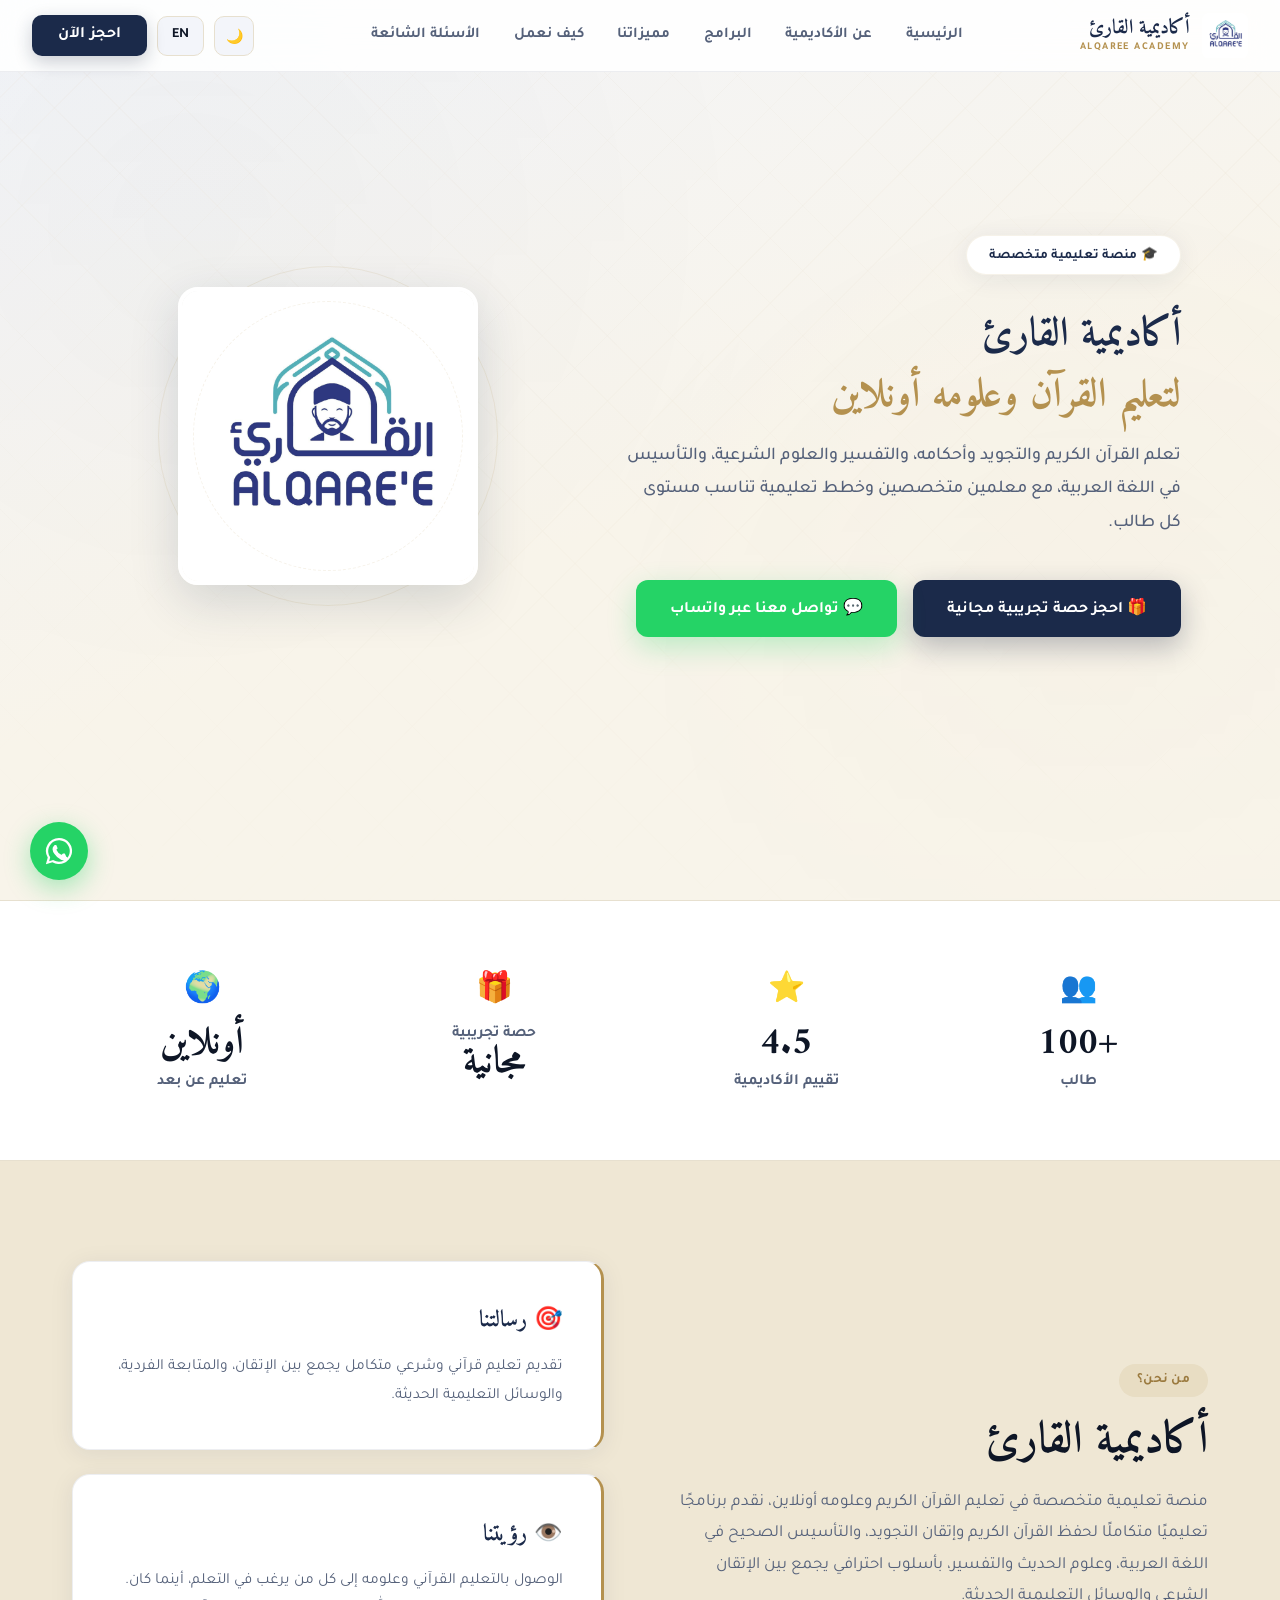
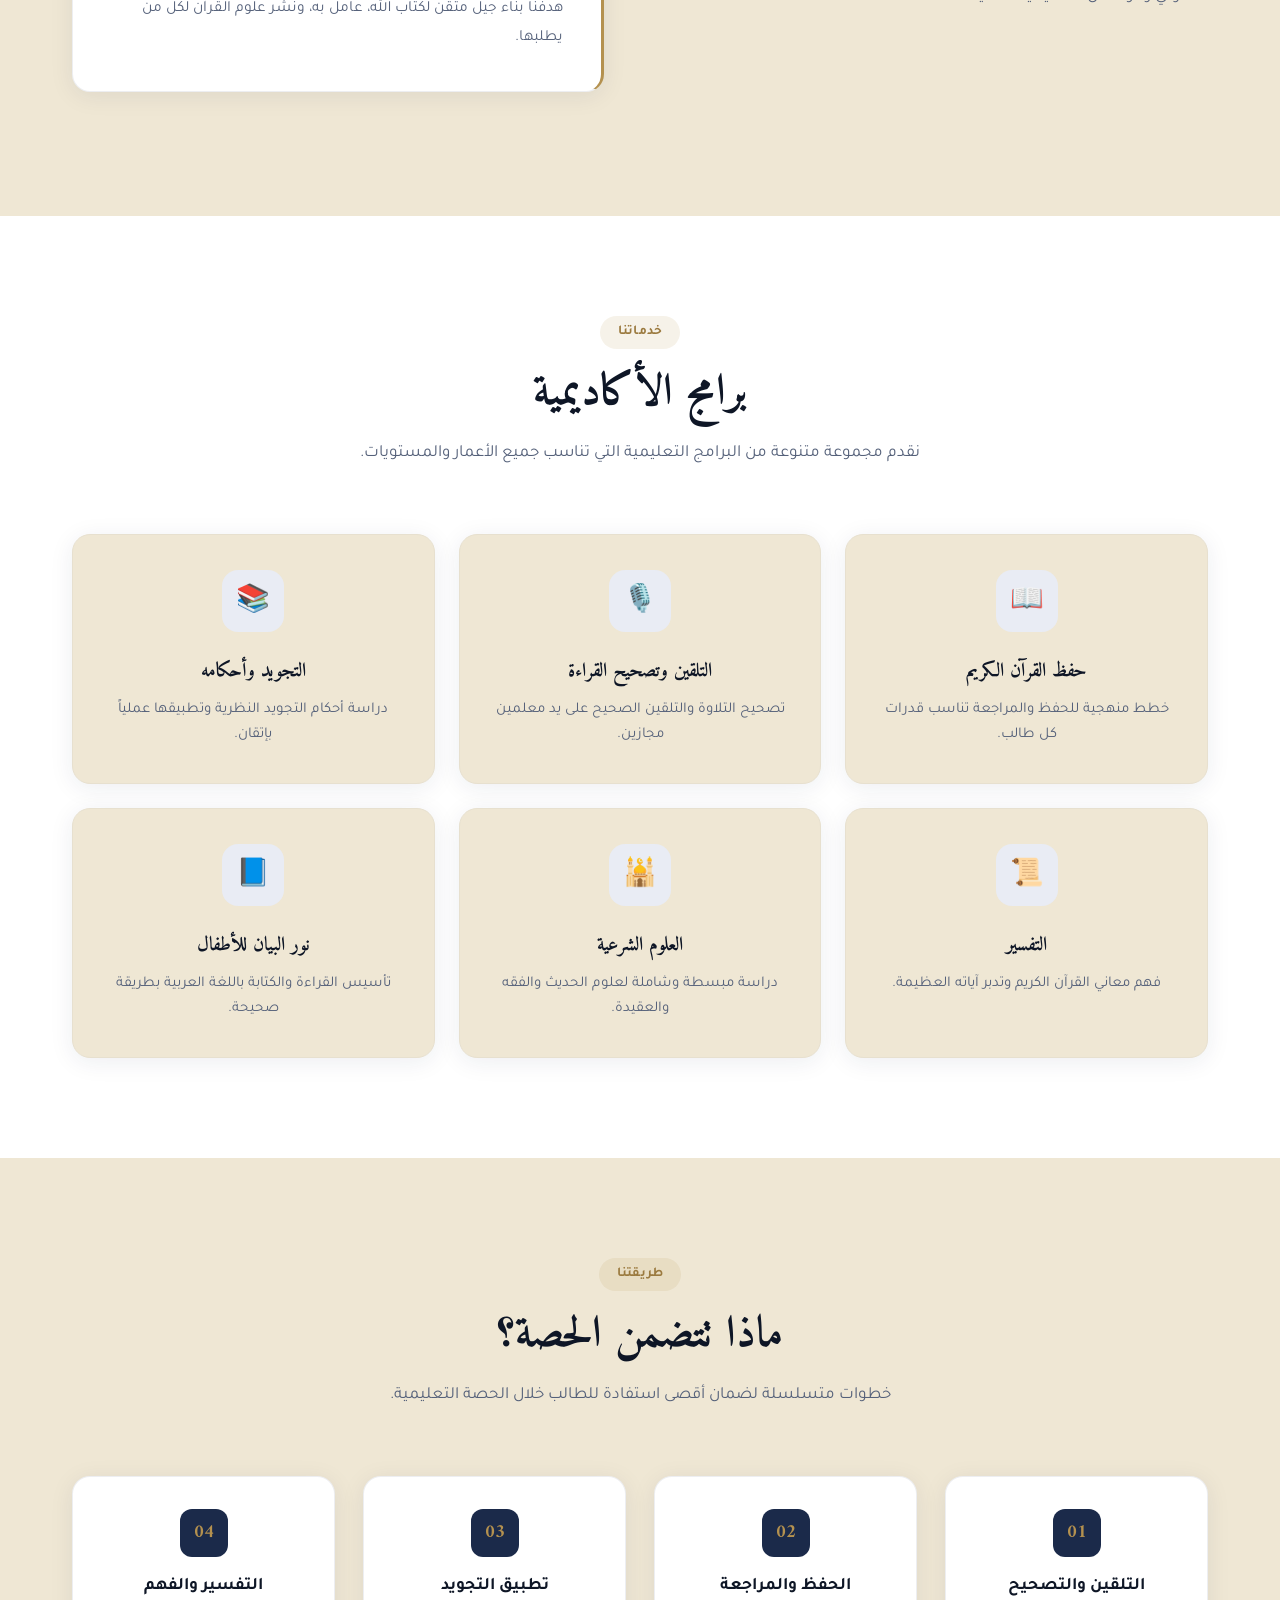
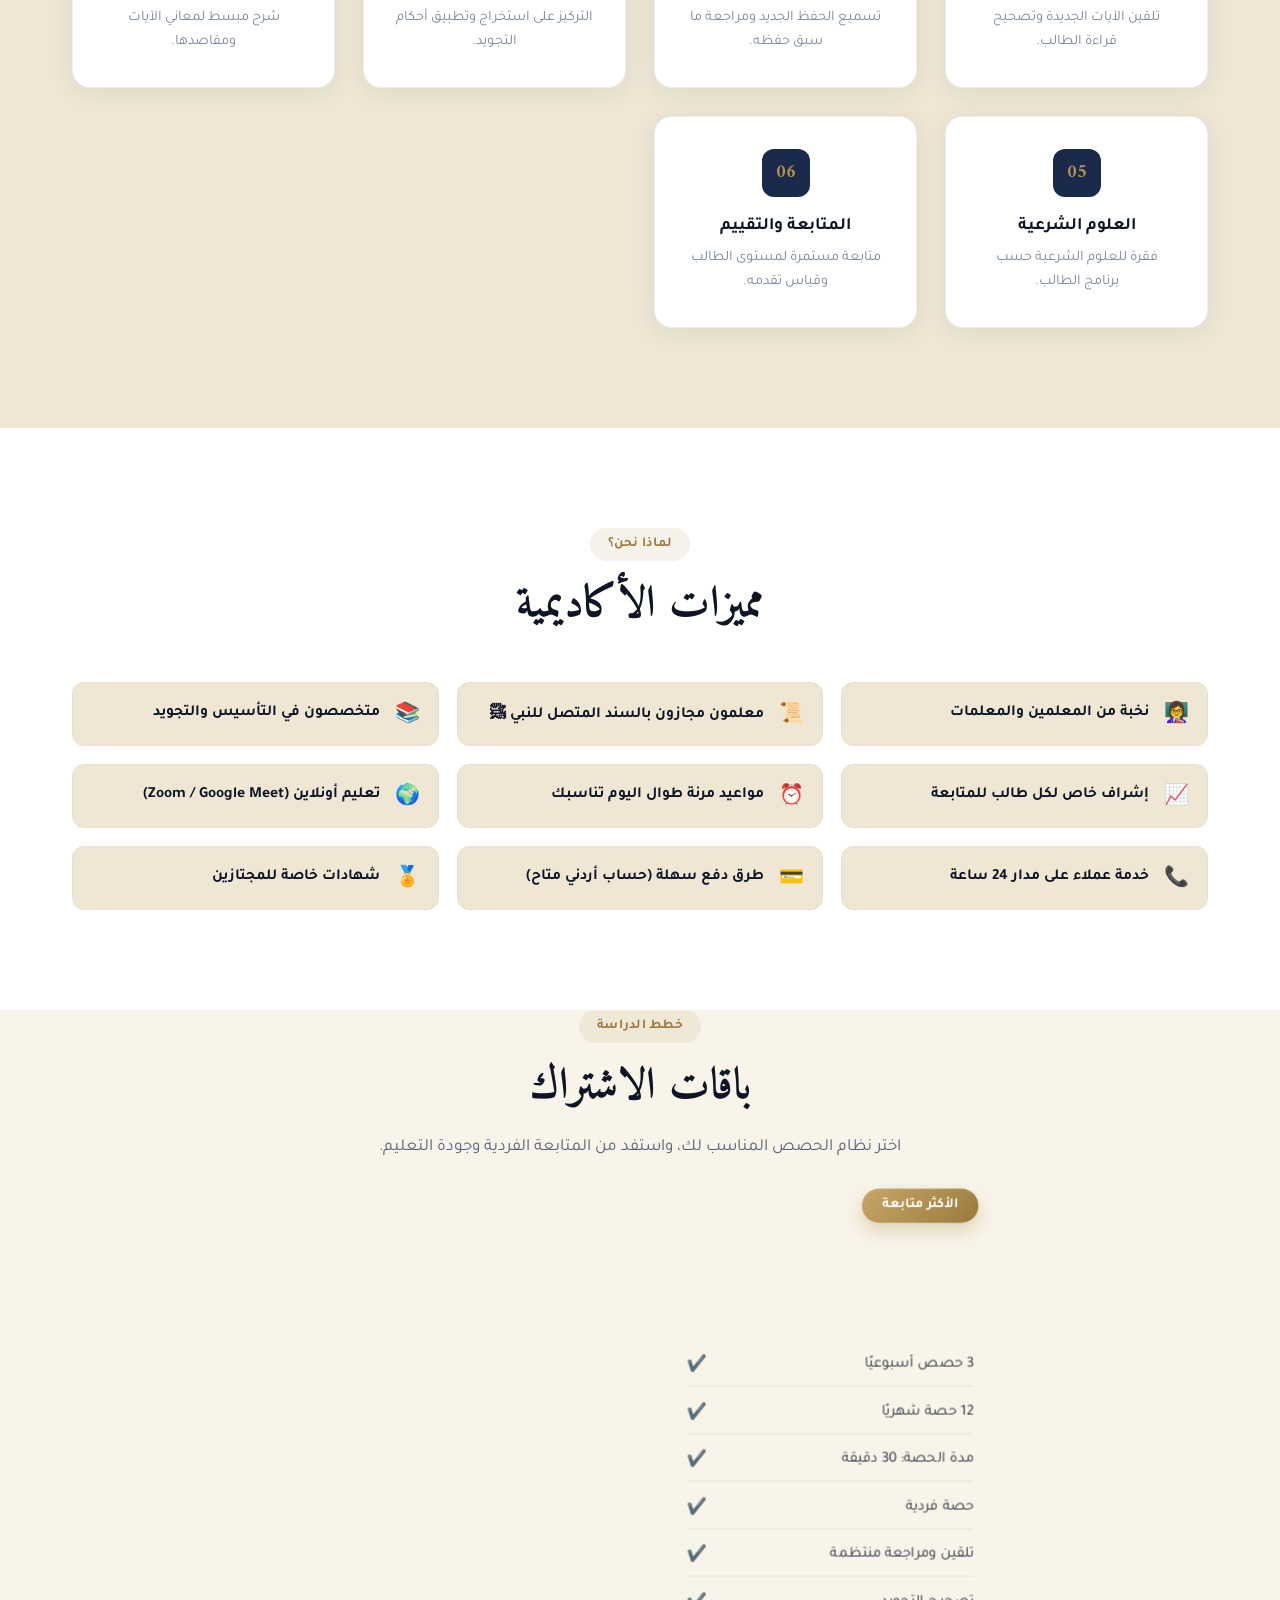
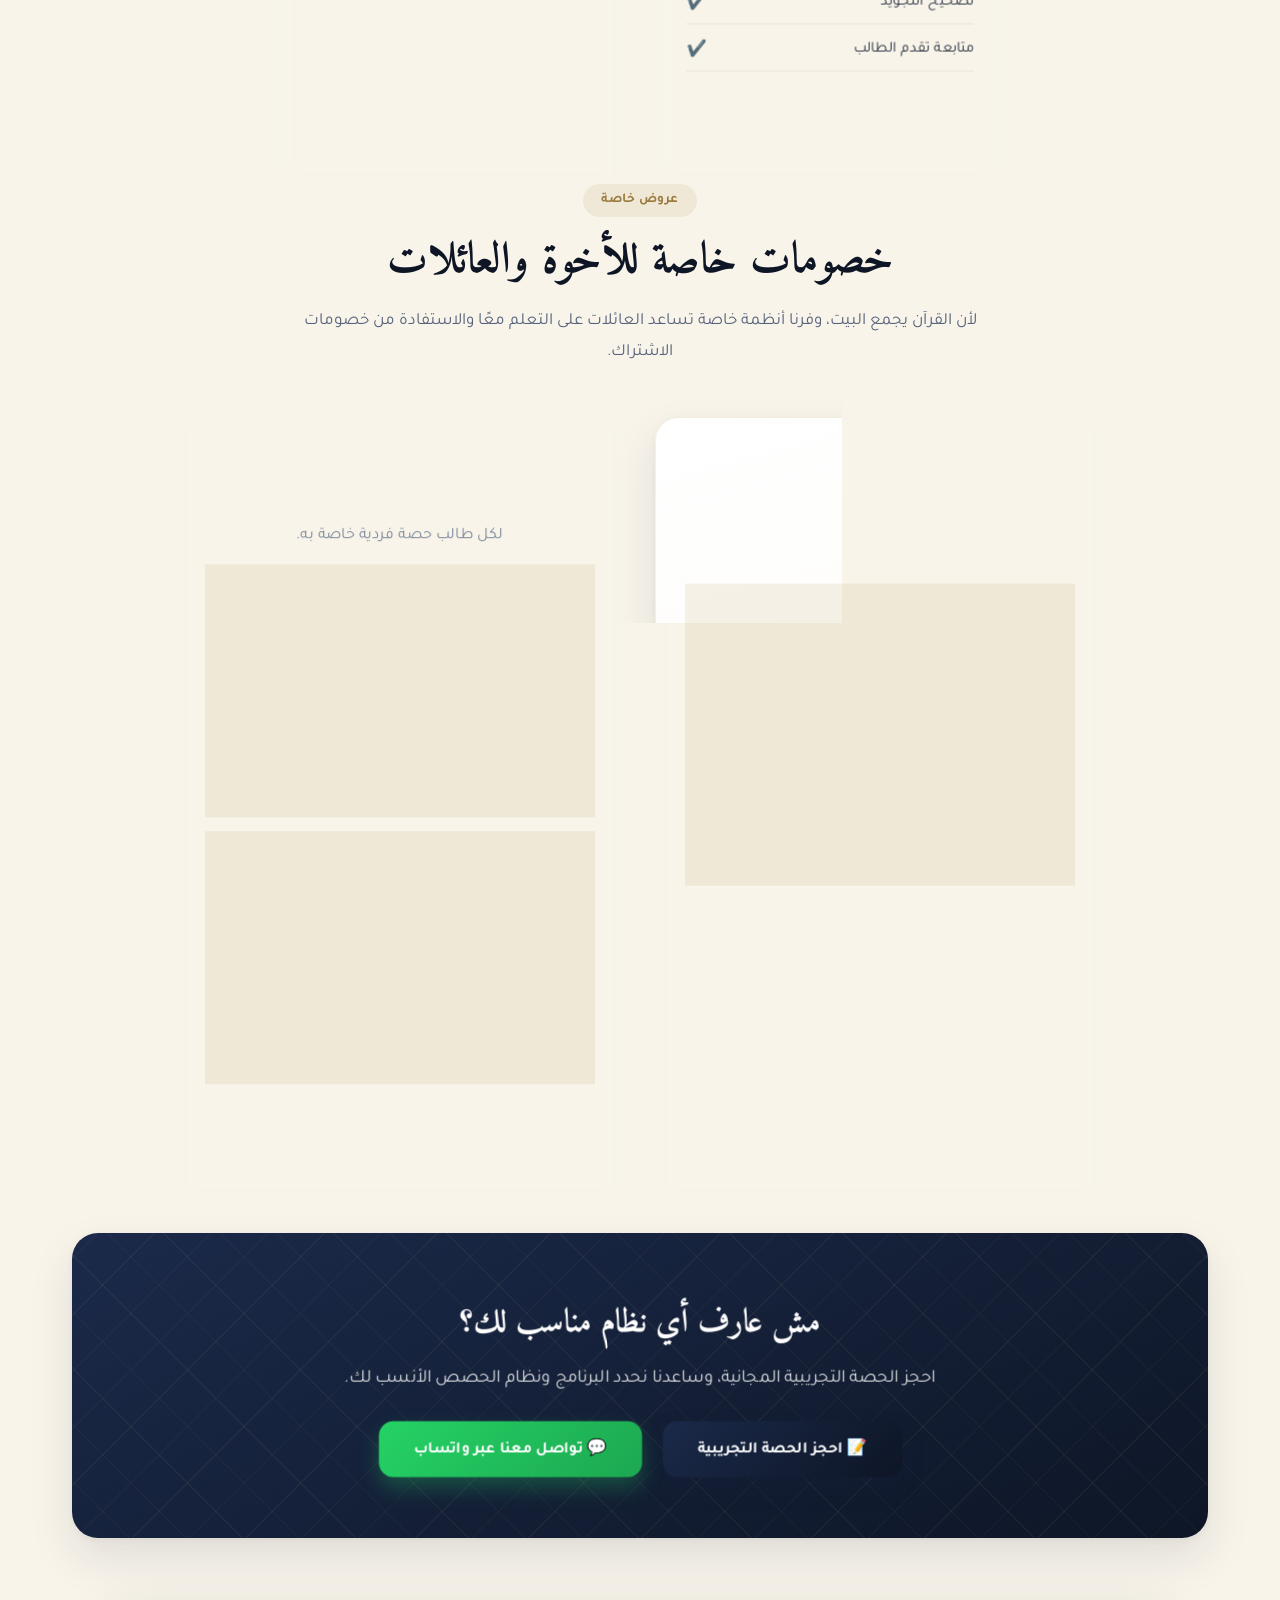
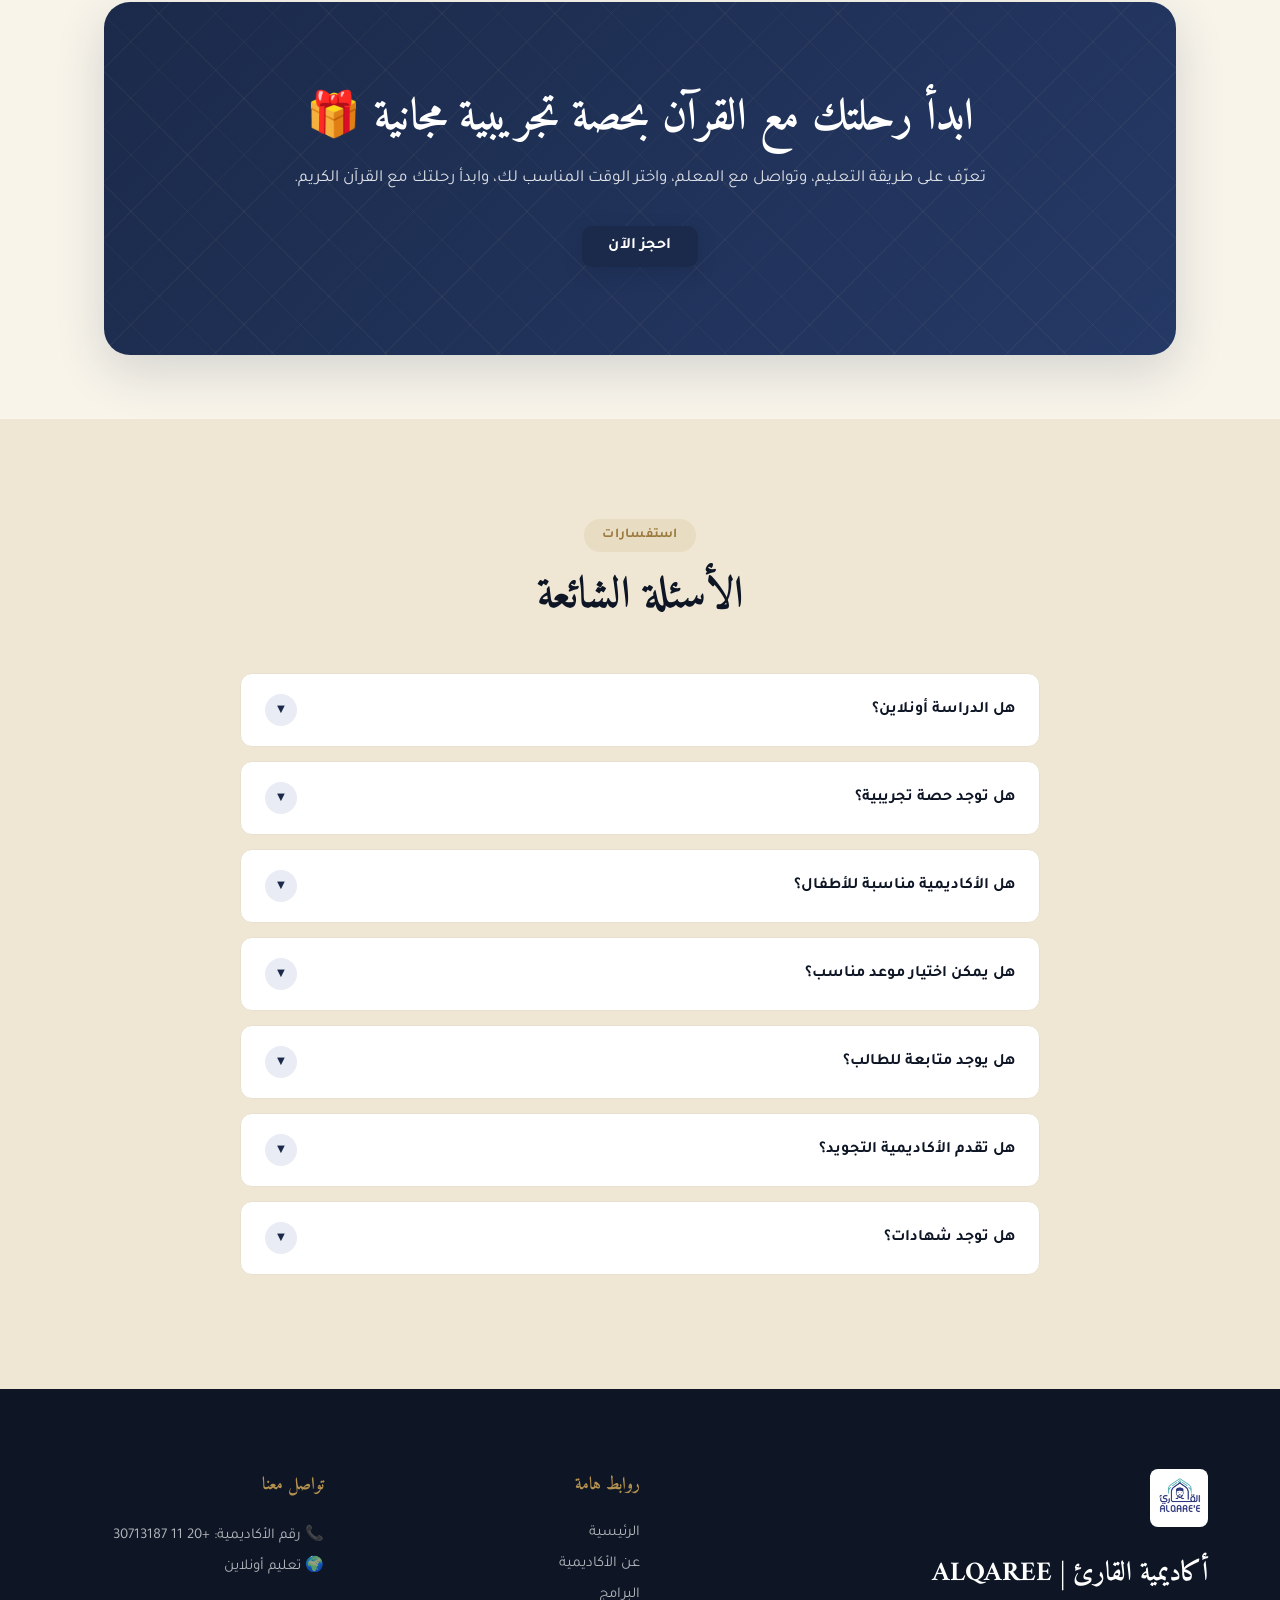
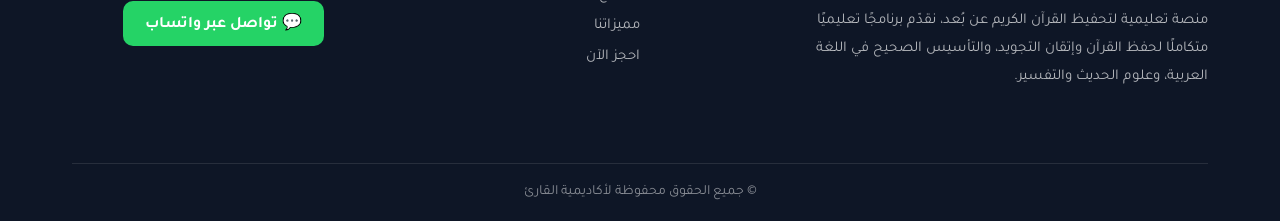
==== commit 8f2b4a52: "Rename index-fixed.html to index.html" ====
--- a/index.html
+++ b/index.html
@@ -1,520 +1,520 @@
-<!DOCTYPE html>
-<html lang="ar" dir="rtl" data-theme="light">
-<head>
-<meta charset="UTF-8">
-<meta name="viewport" content="width=device-width, initial-scale=1.0">
-<title data-i18n="page_title">أكاديمية القارئ | تعليم القرآن الكريم والتجويد والعلوم الشرعية أونلاين</title>
-
-<!-- Facebook Domain Verification -->
-<meta name="facebook-domain-verification" content="b0ya1igfwfctsyfif7f6wbqthtu5ta" />
-
-<!-- Meta Pixel Code -->
-<script>
-!function(f,b,e,v,n,t,s)
-{if(f.fbq)return;n=f.fbq=function(){n.callMethod?
-n.callMethod.apply(n,arguments):n.queue.push(arguments)};
-if(!f._fbq)f._fbq=n;n.push=n;n.loaded=!0;n.version='2.0';
-n.queue=[];t=b.createElement(e);t.async=!0;
-t.src=v;s=b.getElementsByTagName(e)[0];
-s.parentNode.insertBefore(t,s)}(window, document,'script',
-'https://connect.facebook.net/en_US/fbevents.js');
-fbq('init', '1614909166922702');
-fbq('track', 'PageView');
-</script>
-<noscript><img height="1" width="1" style="display:none"
-src="https://www.facebook.com/tr?id=1614909166922702&ev=PageView&noscript=1"
-/></noscript>
-<!-- End Meta Pixel Code -->
-
-<meta name="description" content="أكاديمية القارئ لتعليم القرآن الكريم وحفظه، والتجويد وأحكامه، والتفسير، والعلوم الشرعية، ونور البيان للأطفال، أونلاين مع معلمين متخصصين وحصة تجريبية مجانية.">
-<meta name="theme-color" content="#1B2A4A">
-<link rel="preconnect" href="https://fonts.googleapis.com">
-<link rel="preconnect" href="https://fonts.gstatic.com" crossorigin>
-<link href="https://fonts.googleapis.com/css2?family=Amiri:wght@400;700&family=Tajawal:wght@300;400;500;700;800;900&family=Inter:wght@300;400;500;600;700&display=swap" rel="stylesheet">
-<link rel="stylesheet" href="style.css">
-
-<style>
-    /* Helper Utility Classes for Clean HTML */
-    .btn-link-styled {
-        text-decoration: none;
-        display: inline-block;
-        text-align: center;
-    }
-    .btn-block-styled {
-        text-decoration: none;
-        display: block;
-        text-align: center;
-        margin-top: 20px;
-    }
-    .mt-space-2 {
-        margin-top: 2rem;
-    }
-    .mt-space-15 {
-        margin-top: 15px;
-    }
-</style>
-</head>
-<body>
-
-<!-- NAVBAR -->
-<nav id="navbar">
-  <a class="nav-logo" href="/">
-    <img src="assets/logo.jpg" alt="أكاديمية القارئ">
-    <div class="nav-logo-text">
-      <div class="nav-logo-ar" data-i18n="logo_ar">أكاديمية القارئ</div>
-      <div class="nav-logo-en">ALQAREE ACADEMY</div>
-    </div>
-  </a>
-  <ul class="nav-links">
-    <li><a href="/" data-i18n="nav_home">الرئيسية</a></li>
-    <li><a href="/#about" data-i18n="nav_about">عن الأكاديمية</a></li>
-    <li><a href="/#services" data-i18n="nav_services">البرامج</a></li>
-    <li><a href="/#features" data-i18n="nav_features">مميزاتنا</a></li>
-    <li><a href="/#process" data-i18n="nav_process">كيف نعمل</a></li>
-    <li><a href="/#faq" data-i18n="nav_faq">الأسئلة الشائعة</a></li>
-  </ul>
-  <div class="nav-actions">
-    <button class="theme-toggle" id="theme-toggle-btn" aria-label="تبديل الوضع الليلي والنهاري">🌙</button>
-    <button class="lang-toggle" id="lang-toggle-btn" aria-label="تبديل اللغة">EN</button>
-    <a href="booking.html" class="nav-cta btn-link-styled" data-i18n="book_now">احجز الآن</a>
-  </div>
-  
-  <button class="nav-hamburger" id="menu-btn" aria-label="فتح القائمة" aria-expanded="false" aria-controls="mobile-menu">
-    <span></span><span></span><span></span>
-  </button>
-</nav>
-
-<!-- MOBILE MENU -->
-<div class="mobile-menu" id="mobile-menu">
-  <a href="/" class="mobile-link" data-i18n="nav_home">الرئيسية</a>
-  <a href="/#about" class="mobile-link" data-i18n="nav_about">عن الأكاديمية</a>
-  <a href="/#services" class="mobile-link" data-i18n="nav_services">البرامج</a>
-  <a href="/#features" class="mobile-link" data-i18n="nav_features">مميزاتنا</a>
-  <a href="/#process" class="mobile-link" data-i18n="nav_process">كيف نعمل</a>
-  <a href="/#faq" class="mobile-link" data-i18n="nav_faq">الأسئلة الشائعة</a>
-  <div class="mobile-actions">
-    <button class="theme-toggle" id="mobile-theme-btn">🌙 الوضع الليلي</button>
-    <button class="lang-toggle" id="mobile-lang-btn">English</button>
-  </div>
-  <a href="booking.html" class="nav-cta btn-link-styled" data-i18n="book_now">احجز الآن</a>
-</div>
-
-<!-- HERO -->
-<section class="hero" id="home">
-  <div class="hero-pattern"></div>
-  <div class="container hero-content">
-    <div class="hero-text reveal visible">
-      <div class="hero-badge" data-i18n="hero_badge">🎓 منصة تعليمية متخصصة</div>
-      <h1 class="hero-title"><span data-i18n="hero_title_1">أكاديمية القارئ</span> <span data-i18n="hero_title_2">لتعليم القرآن وعلومه أونلاين</span></h1>
-      <p class="hero-sub" data-i18n="hero_sub">تعلم القرآن الكريم والتجويد وأحكامه، والتفسير والعلوم الشرعية، والتأسيس في اللغة العربية، مع معلمين متخصصين وخطط تعليمية تناسب مستوى كل طالب.</p>
-      <div class="hero-btns">
-        <a href="booking.html" class="btn-primary btn-link-styled" data-i18n="hero_btn_book">🎁 احجز حصة تجريبية مجانية</a>
-        <a href="https://wa.me/201130713187?text=السلام عليكم، أريد الاستفسار عن أكاديمية القارئ وحجز حصة تجريبية مجانية." target="_blank" rel="noopener noreferrer" class="btn-wa" data-i18n="hero_btn_wa">💬 تواصل معنا عبر واتساب</a>
-      </div>
-    </div>
-    <div class="hero-visual reveal visible">
-        <img src="assets/logo.jpg" alt="أكاديمية القارئ Logo">
-    </div>
-  </div>
-</section>
-
-<!-- STATS -->
-<section class="stats-bar">
-  <div class="container stats-grid reveal">
-    <div class="stat-item">
-      <div class="stat-icon">👥</div>
-      <div class="stat-num">+100</div>
-      <div class="stat-label" data-i18n="stat_students">طالب</div>
-    </div>
-    <div class="stat-item">
-      <div class="stat-icon">⭐</div>
-      <div class="stat-num">4.5</div>
-      <div class="stat-label" data-i18n="stat_rating">تقييم الطلاب للأكاديمية</div>
-    </div>
-    <div class="stat-item">
-      <div class="stat-icon">🎁</div>
-      <div class="stat-label" data-i18n="stat_free">حصة تجريبية</div>
-      <div class="stat-num" data-i18n="stat_free_val">مجانية</div>
-    </div>
-    <div class="stat-item">
-      <div class="stat-icon">🌍</div>
-      <div class="stat-num" data-i18n="stat_online_val">أونلاين</div>
-      <div class="stat-label" data-i18n="stat_online">تعليم عن بعد</div>
-    </div>
-  </div>
-</section>
-
-<!-- ABOUT -->
-<section class="about" id="about">
-  <div class="container reveal">
-    <div class="about-grid">
-        <div>
-            <div class="section-tag" data-i18n="about_tag">من نحن؟</div>
-            <h2 class="section-title" data-i18n="about_title">أكاديمية القارئ</h2>
-            <p class="section-sub" data-i18n="about_desc">منصة تعليمية متخصصة في تعليم القرآن الكريم وعلومه أونلاين، نقدم برنامجًا تعليميًا متكاملًا لحفظ القرآن الكريم وإتقان التجويد، والتأسيس الصحيح في اللغة العربية، وعلوم الحديث والتفسير، بأسلوب احترافي يجمع بين الإتقان الشرعي والوسائل التعليمية الحديثة.</p>
-        </div>
-        <div>
-            <div class="about-card">
-                <h3 data-i18n="mission_title">🎯 رسالتنا</h3>
-                <p data-i18n="mission_desc">تقديم تعليم قرآني وشرعي متكامل يجمع بين الإتقان، والمتابعة الفردية، والوسائل التعليمية الحديثة.</p>
-            </div>
-            <div class="about-card">
-                <h3 data-i18n="vision_title">👁️ رؤيتنا</h3>
-                <p data-i18n="vision_desc">الوصول بالتعليم القرآني وعلومه إلى كل من يرغب في التعلم، أينما كان. هدفنا بناء جيل متقن لكتاب الله، عامل به، ونشر علوم القرآن لكل من يطلبها.</p>
-            </div>
-        </div>
-    </div>
-  </div>
-</section>
-
-<!-- SERVICES -->
-<section class="services" id="services">
-  <div class="container reveal">
-    <div class="text-center">
-        <div class="section-tag" data-i18n="services_tag">خدماتنا</div>
-        <h2 class="section-title" data-i18n="services_title">برامج الأكاديمية</h2>
-        <p class="section-sub text-center" data-i18n="services_sub">نقدم مجموعة متنوعة من البرامج التعليمية التي تناسب جميع الأعمار والمستويات.</p>
-    </div>
-    
-    <div class="services-grid">
-      <div class="service-card">
-        <div class="service-icon">📖</div>
-        <h3 class="service-title" data-i18n="srv_1_title">حفظ القرآن الكريم</h3>
-        <p class="service-text" data-i18n="srv_1_desc">خطط منهجية للحفظ والمراجعة تناسب قدرات كل طالب.</p>
-      </div>
-      <div class="service-card">
-        <div class="service-icon">🎙️</div>
-        <h3 class="service-title" data-i18n="srv_2_title">التلقين وتصحيح القراءة</h3>
-        <p class="service-text" data-i18n="srv_2_desc">تصحيح التلاوة والتلقين الصحيح على يد معلمين مجازين.</p>
-      </div>
-      <div class="service-card">
-        <div class="service-icon">📚</div>
-        <h3 class="service-title" data-i18n="srv_3_title">التجويد وأحكامه</h3>
-        <p class="service-text" data-i18n="srv_3_desc">دراسة أحكام التجويد النظرية وتطبيقها عملياً بإتقان.</p>
-      </div>
-      <div class="service-card">
-        <div class="service-icon">📜</div>
-        <h3 class="service-title" data-i18n="srv_4_title">التفسير</h3>
-        <p class="service-text" data-i18n="srv_4_desc">فهم معاني القرآن الكريم وتدبر آياته العظيمة.</p>
-      </div>
-      <div class="service-card">
-        <div class="service-icon">🕌</div>
-        <h3 class="service-title" data-i18n="srv_5_title">العلوم الشرعية</h3>
-        <p class="service-text" data-i18n="srv_5_desc">دراسة مبسطة وشاملة لعلوم الحديث والفقه والعقيدة.</p>
-      </div>
-      <div class="service-card">
-        <div class="service-icon">📘</div>
-        <h3 class="service-title" data-i18n="srv_6_title">نور البيان للأطفال</h3>
-        <p class="service-text" data-i18n="srv_6_desc">تأسيس القراءة والكتابة باللغة العربية بطريقة صحيحة.</p>
-      </div>
-    </div>
-  </div>
-</section>
-
-<!-- PROCESS -->
-<section class="process" id="process">
-  <div class="container reveal">
-    <div class="text-center">
-        <div class="section-tag" data-i18n="process_tag">طريقتنا</div>
-        <h2 class="section-title" data-i18n="process_title">ماذا تتضمن الحصة؟</h2>
-        <p class="section-sub text-center" data-i18n="process_sub">خطوات متسلسلة لضمان أقصى استفادة للطالب خلال الحصة التعليمية.</p>
-    </div>
-
-    <div class="process-steps">
-      <div class="process-step">
-        <div class="step-num">01</div>
-        <h3 class="step-title" data-i18n="step_1_title">التلقين والتصحيح</h3>
-        <p class="step-text" data-i18n="step_1_desc">تلقين الآيات الجديدة وتصحيح قراءة الطالب.</p>
-      </div>
-      <div class="process-step">
-        <div class="step-num">02</div>
-        <h3 class="step-title" data-i18n="step_2_title">الحفظ والمراجعة</h3>
-        <p class="step-text" data-i18n="step_2_desc">تسميع الحفظ الجديد ومراجعة ما سبق حفظه.</p>
-      </div>
-      <div class="process-step">
-        <div class="step-num">03</div>
-        <h3 class="step-title" data-i18n="step_3_title">تطبيق التجويد</h3>
-        <p class="step-text" data-i18n="step_3_desc">التركيز على استخراج وتطبيق أحكام التجويد.</p>
-      </div>
-      <div class="process-step">
-        <div class="step-num">04</div>
-        <h3 class="step-title" data-i18n="step_4_title">التفسير والفهم</h3>
-        <p class="step-text" data-i18n="step_4_desc">شرح مبسط لمعاني الآيات ومقاصدها.</p>
-      </div>
-      <div class="process-step">
-        <div class="step-num">05</div>
-        <h3 class="step-title" data-i18n="step_5_title">العلوم الشرعية</h3>
-        <p class="step-text" data-i18n="step_5_desc">فقرة للعلوم الشرعية حسب برنامج الطالب.</p>
-      </div>
-      <div class="process-step">
-        <div class="step-num">06</div>
-        <h3 class="step-title" data-i18n="step_6_title">المتابعة والتقييم</h3>
-        <p class="step-text" data-i18n="step_6_desc">متابعة مستمرة لمستوى الطالب وقياس تقدمه.</p>
-      </div>
-    </div>
-  </div>
-</section>
-
-<!-- FEATURES -->
-<section class="features" id="features">
-  <div class="container reveal">
-    <div class="text-center">
-        <div class="section-tag" data-i18n="features_tag">لماذا نحن؟</div>
-        <h2 class="section-title" data-i18n="features_title">مميزات الأكاديمية</h2>
-    </div>
-    
-    <div class="features-list">
-        <div class="feature-item">
-            <span>👩‍🏫</span>
-            <span data-i18n="feat_1">نخبة من المعلمين والمعلمات</span>
-        </div>
-        <div class="feature-item">
-            <span>📜</span>
-            <span data-i18n="feat_2">معلمون مجازون بالسند المتصل للنبي ﷺ</span>
-        </div>
-        <div class="feature-item">
-            <span>📚</span>
-            <span data-i18n="feat_3">متخصصون في التأسيس والتجويد</span>
-        </div>
-        <div class="feature-item">
-            <span>📈</span>
-            <span data-i18n="feat_4">إشراف خاص لكل طالب للمتابعة</span>
-        </div>
-        <div class="feature-item">
-            <span>⏰</span>
-            <span data-i18n="feat_5">مواعيد مرنة طوال اليوم تناسبك</span>
-        </div>
-        <div class="feature-item">
-            <span>🌍</span>
-            <span data-i18n="feat_6">تعليم أونلاين (Zoom / Google Meet)</span>
-        </div>
-        <div class="feature-item">
-            <span>📞</span>
-            <span data-i18n="feat_7">خدمة عملاء على مدار 24 ساعة</span>
-        </div>
-        <div class="feature-item">
-            <span>💳</span>
-            <span data-i18n="feat_8">طرق دفع سهلة (حساب أردني متاح)</span>
-        </div>
-        <div class="feature-item">
-            <span>🏅</span>
-            <span data-i18n="feat_9">شهادات خاصة للمجتازين</span>
-        </div>
-    </div>
-  </div>
-</section>
-
-<!-- PRICING PACKAGES -->
-<section class="container reveal" id="pricing">
-  <div class="text-center">
-    <div class="section-tag" data-i18n="pricing_tag">خطط الدراسة</div>
-    <h2 class="section-title" data-i18n="pricing_title">باقات الاشتراك</h2>
-    <p class="section-sub text-center" data-i18n="pricing_sub">اختر نظام الحصص المناسب لك، واستفد من المتابعة الفردية وجودة التعليم.</p>
-  </div>
-  <div class="pricing-grid">
-    <!-- باقة الإتقان 3D -->
-    <div class="pricing-card">
-      <div class="badge-3d" data-i18n="most_followed">الأكثر متابعة</div>
-      <div class="package-title-wrapper">
-        <h3 data-i18n="package_2_name">باقة الإتقان</h3>
-        <div class="price-circle">
-            <span class="price-amount">16</span>
-            <span class="price-currency">دينار/شهرياً</span>
-        </div>
-      </div>
-      <ul class="pricing-features">
-        <li><span data-i18n="pkg_itqan_f1">3 حصص أسبوعيًا</span> <span class="check">✔️</span></li>
-        <li><span data-i18n="pkg_itqan_f2">12 حصة شهريًا</span> <span class="check">✔️</span></li>
-        <li><span data-i18n="pkg_itqan_f3">مدة الحصة: 30 دقيقة</span> <span class="check">✔️</span></li>
-        <li><span data-i18n="pkg_itqan_f4">حصة فردية</span> <span class="check">✔️</span></li>
-        <li><span data-i18n="pkg_itqan_f5">تلقين ومراجعة منتظمة</span> <span class="check">✔️</span></li>
-        <li><span data-i18n="pkg_itqan_f6">تصحيح التجويد</span> <span class="check">✔️</span></li>
-        <li><span data-i18n="pkg_itqan_f7">متابعة تقدم الطالب</span> <span class="check">✔️</span></li>
-      </ul>
-      <a href="booking.html" class="nav-cta btn-link-styled" data-i18n="book_now">احجز الآن</a>
-    </div>
-
-    <!-- باقة النور 3D -->
-    <div class="pricing-card">
-      <div class="package-title-wrapper">
-        <h3 data-i18n="package_1_name">باقة النور</h3>
-        <div class="price-circle">
-            <span class="price-amount">12</span>
-            <span class="price-currency">دينار/شهرياً</span>
-        </div>
-      </div>
-      <ul class="pricing-features">
-        <li><span data-i18n="pkg_noor_f1">حصتان أسبوعيًا</span> <span class="check">✔️</span></li>
-        <li><span data-i18n="pkg_noor_f2">8 حصص شهريًا</span> <span class="check">✔️</span></li>
-        <li><span data-i18n="pkg_noor_f3">مدة الحصة: 30 دقيقة</span> <span class="check">✔️</span></li>
-        <li><span data-i18n="pkg_noor_f4">حصة فردية</span> <span class="check">✔️</span></li>
-        <li><span data-i18n="pkg_noor_f5">تلقين ومراجعة منتظمة</span> <span class="check">✔️</span></li>
-        <li><span data-i18n="pkg_noor_f6">تصحيح التجويد</span> <span class="check">✔️</span></li>
-        <li><span data-i18n="pkg_noor_f7">متابعة تقدم الطالب</span> <span class="check">✔️</span></li>
-      </ul>
-      <a href="booking.html" class="nav-cta btn-link-styled" data-i18n="book_now">احجز الآن</a>
-    </div>
-  </div>
-</section>
-
-<!-- FAMILY DISCOUNTS -->
-<section class="container reveal" id="discounts">
-  <div class="text-center">
-    <div class="section-tag" data-i18n="discounts_tag">عروض خاصة</div>
-    <h2 class="section-title" data-i18n="discounts_title">خصومات خاصة للأخوة والعائلات</h2>
-    <p class="section-sub text-center" data-i18n="discounts_sub">لأن القرآن يجمع البيت، وفرنا أنظمة خاصة تساعد العائلات على التعلم معًا والاستفادة من خصومات الاشتراك.</p>
-  </div>
-  <div class="discounts-grid">
-    <!-- Family Card -->
-    <div class="pricing-card pricing-card--wide">
-      <h3 data-i18n="family_discount_title">👨‍👩‍👧‍👦 خصم العائلة</h3>
-      <p class="discount-lead" data-i18n="family_discount_sub">للعائلات التي تضم أربعة إخوة، نوفر نظام اشتراك عائلي بخصم خاص مع الحفاظ على الحصة الفردية لكل طالب.</p>
-      <div class="discount-box">
-        <h4 data-i18n="family_details_title">تفاصيل النظام العائلي</h4>
-        <ul class="pricing-features">
-          <li><span class="dot">•</span> <span data-i18n="fam_f1">حصتان أو 3 حصص أسبوعيًا لكل طالب</span></li>
-          <li><span class="dot">•</span> <span data-i18n="fam_f2">8 أو 12 حصة شهريًا لكل طالب</span></li>
-          <li><span class="dot">•</span> <span data-i18n="fam_f3">خصم عائلي خاص يصل إلى 25%</span></li>
-          <li><span class="dot">•</span> <span data-i18n="fam_f4">حفظ الحصة الفردية المستقلة لكل ابن</span></li>
-        </ul>
-      </div>
-      <a href="https://wa.me/201130713187" target="_blank" rel="noopener noreferrer" class="btn-3d btn-outline-navy btn-block-styled" data-i18n="inquire_family">💬 استفسر عن باقات العائلة</a>
-    </div>
-
-    <!-- Siblings Card -->
-    <div class="pricing-card pricing-card--wide">
-      <h3 data-i18n="siblings_discount_title">👬 نظام الأخوين</h3>
-      <p class="discount-lead" data-i18n="siblings_discount_sub">لكل طالب حصة فردية خاصة به.</p>
-      <div class="discount-box">
-        <h4 data-i18n="sib_op1_title">الخيار الأول</h4>
-        <ul class="pricing-features">
-          <li><span class="dot">•</span> <span data-i18n="sib_op1_f1">حصتان أسبوعيًا لكل طالب</span></li>
-          <li><span class="dot">•</span> <span data-i18n="sib_op1_f2">8 حصص شهريًا لكل طالب</span></li>
-          <li><span class="dot">•</span> <span data-i18n="sib_op1_f3">خصم خاص على اشتراك الأخوين</span></li>
-        </ul>
-      </div>
-      <div class="discount-box mt-space-15">
-        <h4 data-i18n="sib_op2_title">الخيار الثاني</h4>
-        <ul class="pricing-features">
-          <li><span class="dot">•</span> <span data-i18n="sib_op2_f1">3 حصص أسبوعيًا لكل طالب</span></li>
-          <li><span class="dot">•</span> <span data-i18n="sib_op2_f2">12 حصة شهريًا لكل طالب</span></li>
-          <li><span class="dot">•</span> <span data-i18n="sib_op2_f3">خصم خاص على اشتراك الأخوين</span></li>
-        </ul>
-      </div>
-      <a href="https://wa.me/201130713187" target="_blank" rel="noopener noreferrer" class="btn-3d btn-outline-navy btn-block-styled" data-i18n="inquire_siblings">💬 استفسر عن خصم الأخوين</a>
-    </div>
-  </div>
-</section>
-
-<!-- HELP BANNER CTA -->
-<section class="container reveal mt-space-2">
-  <div class="help-banner-content">
-    <h2 data-i18n="help_title">مش عارف أي نظام مناسب لك؟</h2>
-    <p data-i18n="help_sub">احجز الحصة التجريبية المجانية، وساعدنا نحدد البرنامج ونظام الحصص الأنسب لك.</p>
-    <div class="help-btns">
-      <a href="booking.html" class="btn-3d btn-link-styled" data-i18n="book_trial_help">📝 احجز الحصة التجريبية</a>
-      <a href="https://wa.me/201130713187" target="_blank" rel="noopener noreferrer" class="btn-3d btn-3d--wa" data-i18n="wa_help">💬 تواصل معنا عبر واتساب</a>
-    </div>
-  </div>
-</section>
-
-<!-- BOOKING CTA -->
-<section class="container reveal" id="booking">
-    <div class="booking-cta">
-        <h2 class="section-title" data-i18n="cta_title">ابدأ رحلتك مع القرآن بحصة تجريبية مجانية 🎁</h2>
-        <p class="section-sub text-center" data-i18n="cta_sub">تعرّف على طريقة التعليم، وتواصل مع المعلم، واختر الوقت المناسب لك، وابدأ رحلتك مع القرآن الكريم.</p>
-        <div class="mt-space-2">
-            <a href="booking.html" class="nav-cta btn-link-styled" data-i18n="book_now">📅 اضغط هنا لحجز حصتك التجريبية الآن</a>
-        </div>
-    </div>
-</section>
-
-<!-- FAQ -->
-<section class="faq" id="faq">
-  <div class="container reveal">
-    <div class="text-center">
-        <div class="section-tag" data-i18n="faq_tag">استفسارات</div>
-        <h2 class="section-title" data-i18n="faq_title">الأسئلة الشائعة</h2>
-    </div>
-    
-    <div class="faq-list">
-      <div class="faq-item">
-        <button class="faq-q" aria-expanded="false" aria-controls="faq-a-1"><span data-i18n="faq_1_q">هل الدراسة أونلاين؟</span> <span class="faq-arrow">▼</span></button>
-        <div id="faq-a-1" class="faq-a"><p data-i18n="faq_1_a">نعم، يتم التعليم عن بعد بشكل تفاعلي ومباشر باستخدام منصات Zoom أو Google Meet.</p></div>
-      </div>
-      <div class="faq-item">
-        <button class="faq-q" aria-expanded="false" aria-controls="faq-a-2"><span data-i18n="faq_2_q">هل توجد حصة تجريبية؟</span> <span class="faq-arrow">▼</span></button>
-        <div id="faq-a-2" class="faq-a"><p data-i18n="faq_2_a">نعم، نقدم حصة تجريبية مجانية لتقييم المستوى والتعرف على المعلم وطريقة الشرح.</p></div>
-      </div>
-      <div class="faq-item">
-        <button class="faq-q" aria-expanded="false" aria-controls="faq-a-3"><span data-i18n="faq_3_q">هل الأكاديمية مناسبة للأطفال؟</span> <span class="faq-arrow">▼</span></button>
-        <div id="faq-a-3" class="faq-a"><p data-i18n="faq_3_a">نعم، توجد برامج خاصة مصممة للأطفال ومنها منهج "نور البيان" لتأسيس القراءة والكتابة.</p></div>
-      </div>
-      <div class="faq-item">
-        <button class="faq-q" aria-expanded="false" aria-controls="faq-a-4"><span data-i18n="faq_4_q">هل يمكن اختيار موعد مناسب؟</span> <span class="faq-arrow">▼</span></button>
-        <div id="faq-a-4" class="faq-a"><p data-i18n="faq_4_a">نعم، نوفر مواعيد مرنة طوال اليوم لاختيار ما يناسب جدولك، وذلك حسب التوفر.</p></div>
-      </div>
-      <div class="faq-item">
-        <button class="faq-q" aria-expanded="false" aria-controls="faq-a-5"><span data-i18n="faq_5_q">هل يوجد متابعة للطالب؟</span> <span class="faq-arrow">▼</span></button>
-        <div id="faq-a-5" class="faq-a"><p data-i18n="faq_5_a">بالتأكيد، يوجد إشراف خاص ومتابعة دورية لتقدم مستوى الطالب وتواصل مستمر لضمان أفضل النتائج.</p></div>
-      </div>
-      <div class="faq-item">
-        <button class="faq-q" aria-expanded="false" aria-controls="faq-a-6"><span data-i18n="faq_6_q">هل تقدم الأكاديمية التجويد؟</span> <span class="faq-arrow">▼</span></button>
-        <div id="faq-a-6" class="faq-a"><p data-i18n="faq_6_a">نعم، يتم تعليم أحكام التجويد النظرية وتطبيقها عملياً أثناء التلاوة والحفظ.</p></div>
-      </div>
-      <div class="faq-item">
-        <button class="faq-q" aria-expanded="false" aria-controls="faq-a-7"><span data-i18n="faq_7_q">هل توجد شهادات؟</span> <span class="faq-arrow">▼</span></button>
-        <div id="faq-a-7" class="faq-a"><p data-i18n="faq_7_a">نعم، تُمنح شهادات خاصة للطلاب عند إتمامهم للبرامج أو المراحل التعليمية بنجاح.</p></div>
-      </div>
-    </div>
-  </div>
-</section>
-
-<!-- FOOTER -->
-<footer>
-  <div class="container">
-    <div class="footer-grid">
-      <div>
-        <div class="footer-brand">
-            <img src="assets/logo.jpg" alt="أكاديمية القارئ">
-            <h2 class="footer-brand-title">أكاديمية القارئ | ALQAREE</h2>
-        </div>
-        <p class="footer-about" data-i18n="footer_desc">منصة تعليمية لتحفيظ القرآن الكريم عن بُعد، نقدّم برنامجًا تعليميًا متكاملًا لحفظ القرآن وإتقان التجويد، والتأسيس الصحيح في اللغة العربية، وعلوم الحديث والتفسير.</p>
-      </div>
-      <div>
-        <h4 class="footer-col-title" data-i18n="footer_links_title">روابط هامة</h4>
-        <ul class="footer-links">
-          <li><a href="/" data-i18n="nav_home">الرئيسية</a></li>
-          <li><a href="/#about" data-i18n="nav_about">عن الأكاديمية</a></li>
-          <li><a href="/#services" data-i18n="nav_services">برامجنا</a></li>
-          <li><a href="/#features" data-i18n="nav_features">مميزاتنا</a></li>
-          <li><a href="booking.html" data-i18n="book_now">حجز حصة تجريبية</a></li>
-        </ul>
-      </div>
-      <div>
-        <h4 class="footer-col-title" data-i18n="footer_contact_title">تواصل معنا</h4>
-        <div class="footer-contact">
-            <p data-i18n="footer_phone">📞 رقم الأكاديمية: +20 11 30713187</p>
-            <p data-i18n="footer_online">🌍 تعليم أونلاين</p>
-        </div>
-        <a href="https://wa.me/201130713187?text=السلام عليكم، أريد الاستفسار عن أكاديمية القارئ وحجز حصة تجريبية مجانية." target="_blank" rel="noopener noreferrer" class="footer-wa-btn" data-i18n="footer_wa_btn">💬 تواصل عبر واتساب</a>
-      </div>
-    </div>
-    <div class="footer-bottom">
-      <p data-i18n="footer_rights">© جميع الحقوق محفوظة لأكاديمية القارئ</p>
-    </div>
-  </div>
-</footer>
-
-<!-- WHATSAPP FLOAT -->
-<div class="wa-float">
-  <a href="https://wa.me/201130713187?text=السلام عليكم، أريد الاستفسار عن أكاديمية القارئ وحجز حصة تجريبية مجانية." target="_blank" rel="noopener noreferrer" class="wa-float-btn" aria-label="تواصل معنا عبر واتساب">
-    <svg viewBox="0 0 32 32">
-      <path d="M16 2a13.94 13.94 0 0 0-12 21l-2 7 7-2a13.94 13.94 0 1 0 7-26zm0 25.5a11.5 11.5 0 0 1-5.8-1.6l-.4-.2-4.3 1.1 1.1-4.2-.3-.4A11.5 11.5 0 1 1 16 27.5zm6.3-8.6c-.3-.2-2-.1-2.3.1s-.6.5-.8.8-.4.4-.7.2a9.1 9.1 0 0 1-5.1-5.1c-.2-.3 0-.5.2-.7s.5-.6.8-.8.1-.4 0-.7l-1-2.4c-.3-.7-.6-.6-.8-.6h-.7c-.2 0-.8.1-1.2.6a5.2 5.2 0 0 0-1.6 3.9 9.1 9.1 0 0 0 1.9 4.8 18.5 18.5 0 0 0 7.6 6.7 8.3 8.3 0 0 0 2.6.5c1.2 0 2.3-.5 3.1-1.4a3.8 3.8 0 0 0 .3-2.5c-.2-.1-.5-.2-.8-.3z"/>
-    </svg>
-  </a>
-</div>
-
-<script src="script.js"></script>
-</body>
-</html>
+<!DOCTYPE html>
+<html lang="ar" dir="rtl" data-theme="light">
+<head>
+<meta charset="UTF-8">
+<meta name="viewport" content="width=device-width, initial-scale=1.0">
+<title data-i18n="page_title">أكاديمية القارئ | تعليم القرآن الكريم والتجويد والعلوم الشرعية أونلاين</title>
+
+<!-- Facebook Domain Verification -->
+<meta name="facebook-domain-verification" content="b0ya1igfwfctsyfif7f6wbqthtu5ta" />
+
+<!-- Meta Pixel Code -->
+<script>
+!function(f,b,e,v,n,t,s)
+{if(f.fbq)return;n=f.fbq=function(){n.callMethod?
+n.callMethod.apply(n,arguments):n.queue.push(arguments)};
+if(!f._fbq)f._fbq=n;n.push=n;n.loaded=!0;n.version='2.0';
+n.queue=[];t=b.createElement(e);t.async=!0;
+t.src=v;s=b.getElementsByTagName(e)[0];
+s.parentNode.insertBefore(t,s)}(window, document,'script',
+'https://connect.facebook.net/en_US/fbevents.js');
+fbq('init', '1614909166922702');
+fbq('track', 'PageView');
+</script>
+<noscript><img height="1" width="1" style="display:none"
+src="https://www.facebook.com/tr?id=1614909166922702&ev=PageView&noscript=1"
+/></noscript>
+<!-- End Meta Pixel Code -->
+
+<meta name="description" content="أكاديمية القارئ لتعليم القرآن الكريم وحفظه، والتجويد وأحكامه، والتفسير، والعلوم الشرعية، ونور البيان للأطفال، أونلاين مع معلمين متخصصين وحصة تجريبية مجانية.">
+<meta name="theme-color" content="#1B2A4A">
+<link rel="preconnect" href="https://fonts.googleapis.com">
+<link rel="preconnect" href="https://fonts.gstatic.com" crossorigin>
+<link href="https://fonts.googleapis.com/css2?family=Amiri:wght@400;700&family=Tajawal:wght@300;400;500;700;800;900&family=Inter:wght@300;400;500;600;700&display=swap" rel="stylesheet">
+<link rel="stylesheet" href="style.css">
+
+<style>
+    /* Helper Utility Classes for Clean HTML */
+    .btn-link-styled {
+        text-decoration: none;
+        display: inline-block;
+        text-align: center;
+    }
+    .btn-block-styled {
+        text-decoration: none;
+        display: block;
+        text-align: center;
+        margin-top: 20px;
+    }
+    .mt-space-2 {
+        margin-top: 2rem;
+    }
+    .mt-space-15 {
+        margin-top: 15px;
+    }
+</style>
+</head>
+<body>
+
+<!-- NAVBAR -->
+<nav id="navbar">
+  <a class="nav-logo" href="#home">
+    <img src="assets/logo.jpg" alt="أكاديمية القارئ">
+    <div class="nav-logo-text">
+      <div class="nav-logo-ar" data-i18n="logo_ar">أكاديمية القارئ</div>
+      <div class="nav-logo-en">ALQAREE ACADEMY</div>
+    </div>
+  </a>
+  <ul class="nav-links">
+    <li><a href="#home" data-i18n="nav_home">الرئيسية</a></li>
+    <li><a href="#about" data-i18n="nav_about">عن الأكاديمية</a></li>
+    <li><a href="#services" data-i18n="nav_services">البرامج</a></li>
+    <li><a href="#features" data-i18n="nav_features">مميزاتنا</a></li>
+    <li><a href="#process" data-i18n="nav_process">كيف نعمل</a></li>
+    <li><a href="#faq" data-i18n="nav_faq">الأسئلة الشائعة</a></li>
+  </ul>
+  <div class="nav-actions">
+    <button class="theme-toggle" id="theme-toggle-btn" aria-label="تبديل الوضع الليلي والنهاري">🌙</button>
+    <button class="lang-toggle" id="lang-toggle-btn" aria-label="تبديل اللغة">EN</button>
+    <a href="./booking.html" class="nav-cta btn-link-styled" data-i18n="book_now">احجز الآن</a>
+  </div>
+  
+  <button class="nav-hamburger" id="menu-btn" aria-label="فتح القائمة" aria-expanded="false" aria-controls="mobile-menu">
+    <span></span><span></span><span></span>
+  </button>
+</nav>
+
+<!-- MOBILE MENU -->
+<div class="mobile-menu" id="mobile-menu">
+  <a href="#home" class="mobile-link" data-i18n="nav_home">الرئيسية</a>
+  <a href="#about" class="mobile-link" data-i18n="nav_about">عن الأكاديمية</a>
+  <a href="#services" class="mobile-link" data-i18n="nav_services">البرامج</a>
+  <a href="#features" class="mobile-link" data-i18n="nav_features">مميزاتنا</a>
+  <a href="#process" class="mobile-link" data-i18n="nav_process">كيف نعمل</a>
+  <a href="#faq" class="mobile-link" data-i18n="nav_faq">الأسئلة الشائعة</a>
+  <div class="mobile-actions">
+    <button class="theme-toggle" id="mobile-theme-btn">🌙 الوضع الليلي</button>
+    <button class="lang-toggle" id="mobile-lang-btn">English</button>
+  </div>
+  <a href="./booking.html" class="nav-cta btn-link-styled" data-i18n="book_now">احجز الآن</a>
+</div>
+
+<!-- HERO -->
+<section class="hero" id="home">
+  <div class="hero-pattern"></div>
+  <div class="container hero-content">
+    <div class="hero-text reveal visible">
+      <div class="hero-badge" data-i18n="hero_badge">🎓 منصة تعليمية متخصصة</div>
+      <h1 class="hero-title"><span data-i18n="hero_title_1">أكاديمية القارئ</span> <span data-i18n="hero_title_2">لتعليم القرآن وعلومه أونلاين</span></h1>
+      <p class="hero-sub" data-i18n="hero_sub">تعلم القرآن الكريم والتجويد وأحكامه، والتفسير والعلوم الشرعية، والتأسيس في اللغة العربية، مع معلمين متخصصين وخطط تعليمية تناسب مستوى كل طالب.</p>
+      <div class="hero-btns">
+        <a href="./booking.html" class="btn-primary btn-link-styled" data-i18n="hero_btn_book">🎁 احجز حصة تجريبية مجانية</a>
+        <a href="https://wa.me/201130713187?text=السلام عليكم، أريد الاستفسار عن أكاديمية القارئ وحجز حصة تجريبية مجانية." target="_blank" rel="noopener noreferrer" class="btn-wa" data-i18n="hero_btn_wa">💬 تواصل معنا عبر واتساب</a>
+      </div>
+    </div>
+    <div class="hero-visual reveal visible">
+        <img src="assets/logo.jpg" alt="أكاديمية القارئ Logo">
+    </div>
+  </div>
+</section>
+
+<!-- STATS -->
+<section class="stats-bar">
+  <div class="container stats-grid reveal">
+    <div class="stat-item">
+      <div class="stat-icon">👥</div>
+      <div class="stat-num">+100</div>
+      <div class="stat-label" data-i18n="stat_students">طالب</div>
+    </div>
+    <div class="stat-item">
+      <div class="stat-icon">⭐</div>
+      <div class="stat-num">4.5</div>
+      <div class="stat-label" data-i18n="stat_rating">تقييم الطلاب للأكاديمية</div>
+    </div>
+    <div class="stat-item">
+      <div class="stat-icon">🎁</div>
+      <div class="stat-label" data-i18n="stat_free">حصة تجريبية</div>
+      <div class="stat-num" data-i18n="stat_free_val">مجانية</div>
+    </div>
+    <div class="stat-item">
+      <div class="stat-icon">🌍</div>
+      <div class="stat-num" data-i18n="stat_online_val">أونلاين</div>
+      <div class="stat-label" data-i18n="stat_online">تعليم عن بعد</div>
+    </div>
+  </div>
+</section>
+
+<!-- ABOUT -->
+<section class="about" id="about">
+  <div class="container reveal">
+    <div class="about-grid">
+        <div>
+            <div class="section-tag" data-i18n="about_tag">من نحن؟</div>
+            <h2 class="section-title" data-i18n="about_title">أكاديمية القارئ</h2>
+            <p class="section-sub" data-i18n="about_desc">منصة تعليمية متخصصة في تعليم القرآن الكريم وعلومه أونلاين، نقدم برنامجًا تعليميًا متكاملًا لحفظ القرآن الكريم وإتقان التجويد، والتأسيس الصحيح في اللغة العربية، وعلوم الحديث والتفسير، بأسلوب احترافي يجمع بين الإتقان الشرعي والوسائل التعليمية الحديثة.</p>
+        </div>
+        <div>
+            <div class="about-card">
+                <h3 data-i18n="mission_title">🎯 رسالتنا</h3>
+                <p data-i18n="mission_desc">تقديم تعليم قرآني وشرعي متكامل يجمع بين الإتقان، والمتابعة الفردية، والوسائل التعليمية الحديثة.</p>
+            </div>
+            <div class="about-card">
+                <h3 data-i18n="vision_title">👁️ رؤيتنا</h3>
+                <p data-i18n="vision_desc">الوصول بالتعليم القرآني وعلومه إلى كل من يرغب في التعلم، أينما كان. هدفنا بناء جيل متقن لكتاب الله، عامل به، ونشر علوم القرآن لكل من يطلبها.</p>
+            </div>
+        </div>
+    </div>
+  </div>
+</section>
+
+<!-- SERVICES -->
+<section class="services" id="services">
+  <div class="container reveal">
+    <div class="text-center">
+        <div class="section-tag" data-i18n="services_tag">خدماتنا</div>
+        <h2 class="section-title" data-i18n="services_title">برامج الأكاديمية</h2>
+        <p class="section-sub text-center" data-i18n="services_sub">نقدم مجموعة متنوعة من البرامج التعليمية التي تناسب جميع الأعمار والمستويات.</p>
+    </div>
+    
+    <div class="services-grid">
+      <div class="service-card">
+        <div class="service-icon">📖</div>
+        <h3 class="service-title" data-i18n="srv_1_title">حفظ القرآن الكريم</h3>
+        <p class="service-text" data-i18n="srv_1_desc">خطط منهجية للحفظ والمراجعة تناسب قدرات كل طالب.</p>
+      </div>
+      <div class="service-card">
+        <div class="service-icon">🎙️</div>
+        <h3 class="service-title" data-i18n="srv_2_title">التلقين وتصحيح القراءة</h3>
+        <p class="service-text" data-i18n="srv_2_desc">تصحيح التلاوة والتلقين الصحيح على يد معلمين مجازين.</p>
+      </div>
+      <div class="service-card">
+        <div class="service-icon">📚</div>
+        <h3 class="service-title" data-i18n="srv_3_title">التجويد وأحكامه</h3>
+        <p class="service-text" data-i18n="srv_3_desc">دراسة أحكام التجويد النظرية وتطبيقها عملياً بإتقان.</p>
+      </div>
+      <div class="service-card">
+        <div class="service-icon">📜</div>
+        <h3 class="service-title" data-i18n="srv_4_title">التفسير</h3>
+        <p class="service-text" data-i18n="srv_4_desc">فهم معاني القرآن الكريم وتدبر آياته العظيمة.</p>
+      </div>
+      <div class="service-card">
+        <div class="service-icon">🕌</div>
+        <h3 class="service-title" data-i18n="srv_5_title">العلوم الشرعية</h3>
+        <p class="service-text" data-i18n="srv_5_desc">دراسة مبسطة وشاملة لعلوم الحديث والفقه والعقيدة.</p>
+      </div>
+      <div class="service-card">
+        <div class="service-icon">📘</div>
+        <h3 class="service-title" data-i18n="srv_6_title">نور البيان للأطفال</h3>
+        <p class="service-text" data-i18n="srv_6_desc">تأسيس القراءة والكتابة باللغة العربية بطريقة صحيحة.</p>
+      </div>
+    </div>
+  </div>
+</section>
+
+<!-- PROCESS -->
+<section class="process" id="process">
+  <div class="container reveal">
+    <div class="text-center">
+        <div class="section-tag" data-i18n="process_tag">طريقتنا</div>
+        <h2 class="section-title" data-i18n="process_title">ماذا تتضمن الحصة؟</h2>
+        <p class="section-sub text-center" data-i18n="process_sub">خطوات متسلسلة لضمان أقصى استفادة للطالب خلال الحصة التعليمية.</p>
+    </div>
+
+    <div class="process-steps">
+      <div class="process-step">
+        <div class="step-num">01</div>
+        <h3 class="step-title" data-i18n="step_1_title">التلقين والتصحيح</h3>
+        <p class="step-text" data-i18n="step_1_desc">تلقين الآيات الجديدة وتصحيح قراءة الطالب.</p>
+      </div>
+      <div class="process-step">
+        <div class="step-num">02</div>
+        <h3 class="step-title" data-i18n="step_2_title">الحفظ والمراجعة</h3>
+        <p class="step-text" data-i18n="step_2_desc">تسميع الحفظ الجديد ومراجعة ما سبق حفظه.</p>
+      </div>
+      <div class="process-step">
+        <div class="step-num">03</div>
+        <h3 class="step-title" data-i18n="step_3_title">تطبيق التجويد</h3>
+        <p class="step-text" data-i18n="step_3_desc">التركيز على استخراج وتطبيق أحكام التجويد.</p>
+      </div>
+      <div class="process-step">
+        <div class="step-num">04</div>
+        <h3 class="step-title" data-i18n="step_4_title">التفسير والفهم</h3>
+        <p class="step-text" data-i18n="step_4_desc">شرح مبسط لمعاني الآيات ومقاصدها.</p>
+      </div>
+      <div class="process-step">
+        <div class="step-num">05</div>
+        <h3 class="step-title" data-i18n="step_5_title">العلوم الشرعية</h3>
+        <p class="step-text" data-i18n="step_5_desc">فقرة للعلوم الشرعية حسب برنامج الطالب.</p>
+      </div>
+      <div class="process-step">
+        <div class="step-num">06</div>
+        <h3 class="step-title" data-i18n="step_6_title">المتابعة والتقييم</h3>
+        <p class="step-text" data-i18n="step_6_desc">متابعة مستمرة لمستوى الطالب وقياس تقدمه.</p>
+      </div>
+    </div>
+  </div>
+</section>
+
+<!-- FEATURES -->
+<section class="features" id="features">
+  <div class="container reveal">
+    <div class="text-center">
+        <div class="section-tag" data-i18n="features_tag">لماذا نحن؟</div>
+        <h2 class="section-title" data-i18n="features_title">مميزات الأكاديمية</h2>
+    </div>
+    
+    <div class="features-list">
+        <div class="feature-item">
+            <span>👩‍🏫</span>
+            <span data-i18n="feat_1">نخبة من المعلمين والمعلمات</span>
+        </div>
+        <div class="feature-item">
+            <span>📜</span>
+            <span data-i18n="feat_2">معلمون مجازون بالسند المتصل للنبي ﷺ</span>
+        </div>
+        <div class="feature-item">
+            <span>📚</span>
+            <span data-i18n="feat_3">متخصصون في التأسيس والتجويد</span>
+        </div>
+        <div class="feature-item">
+            <span>📈</span>
+            <span data-i18n="feat_4">إشراف خاص لكل طالب للمتابعة</span>
+        </div>
+        <div class="feature-item">
+            <span>⏰</span>
+            <span data-i18n="feat_5">مواعيد مرنة طوال اليوم تناسبك</span>
+        </div>
+        <div class="feature-item">
+            <span>🌍</span>
+            <span data-i18n="feat_6">تعليم أونلاين (Zoom / Google Meet)</span>
+        </div>
+        <div class="feature-item">
+            <span>📞</span>
+            <span data-i18n="feat_7">خدمة عملاء على مدار 24 ساعة</span>
+        </div>
+        <div class="feature-item">
+            <span>💳</span>
+            <span data-i18n="feat_8">طرق دفع سهلة (حساب أردني متاح)</span>
+        </div>
+        <div class="feature-item">
+            <span>🏅</span>
+            <span data-i18n="feat_9">شهادات خاصة للمجتازين</span>
+        </div>
+    </div>
+  </div>
+</section>
+
+<!-- PRICING PACKAGES -->
+<section class="container reveal" id="pricing">
+  <div class="text-center">
+    <div class="section-tag" data-i18n="pricing_tag">خطط الدراسة</div>
+    <h2 class="section-title" data-i18n="pricing_title">باقات الاشتراك</h2>
+    <p class="section-sub text-center" data-i18n="pricing_sub">اختر نظام الحصص المناسب لك، واستفد من المتابعة الفردية وجودة التعليم.</p>
+  </div>
+  <div class="pricing-grid">
+    <!-- باقة الإتقان 3D -->
+    <div class="pricing-card">
+      <div class="badge-3d" data-i18n="most_followed">الأكثر متابعة</div>
+      <div class="package-title-wrapper">
+        <h3 data-i18n="package_2_name">باقة الإتقان</h3>
+        <div class="price-circle">
+            <span class="price-amount">16</span>
+            <span class="price-currency">دينار/شهرياً</span>
+        </div>
+      </div>
+      <ul class="pricing-features">
+        <li><span data-i18n="pkg_itqan_f1">3 حصص أسبوعيًا</span> <span class="check">✔️</span></li>
+        <li><span data-i18n="pkg_itqan_f2">12 حصة شهريًا</span> <span class="check">✔️</span></li>
+        <li><span data-i18n="pkg_itqan_f3">مدة الحصة: 30 دقيقة</span> <span class="check">✔️</span></li>
+        <li><span data-i18n="pkg_itqan_f4">حصة فردية</span> <span class="check">✔️</span></li>
+        <li><span data-i18n="pkg_itqan_f5">تلقين ومراجعة منتظمة</span> <span class="check">✔️</span></li>
+        <li><span data-i18n="pkg_itqan_f6">تصحيح التجويد</span> <span class="check">✔️</span></li>
+        <li><span data-i18n="pkg_itqan_f7">متابعة تقدم الطالب</span> <span class="check">✔️</span></li>
+      </ul>
+      <a href="./booking.html" class="nav-cta btn-link-styled" data-i18n="book_now">احجز الآن</a>
+    </div>
+
+    <!-- باقة النور 3D -->
+    <div class="pricing-card">
+      <div class="package-title-wrapper">
+        <h3 data-i18n="package_1_name">باقة النور</h3>
+        <div class="price-circle">
+            <span class="price-amount">12</span>
+            <span class="price-currency">دينار/شهرياً</span>
+        </div>
+      </div>
+      <ul class="pricing-features">
+        <li><span data-i18n="pkg_noor_f1">حصتان أسبوعيًا</span> <span class="check">✔️</span></li>
+        <li><span data-i18n="pkg_noor_f2">8 حصص شهريًا</span> <span class="check">✔️</span></li>
+        <li><span data-i18n="pkg_noor_f3">مدة الحصة: 30 دقيقة</span> <span class="check">✔️</span></li>
+        <li><span data-i18n="pkg_noor_f4">حصة فردية</span> <span class="check">✔️</span></li>
+        <li><span data-i18n="pkg_noor_f5">تلقين ومراجعة منتظمة</span> <span class="check">✔️</span></li>
+        <li><span data-i18n="pkg_noor_f6">تصحيح التجويد</span> <span class="check">✔️</span></li>
+        <li><span data-i18n="pkg_noor_f7">متابعة تقدم الطالب</span> <span class="check">✔️</span></li>
+      </ul>
+      <a href="./booking.html" class="nav-cta btn-link-styled" data-i18n="book_now">احجز الآن</a>
+    </div>
+  </div>
+</section>
+
+<!-- FAMILY DISCOUNTS -->
+<section class="container reveal" id="discounts">
+  <div class="text-center">
+    <div class="section-tag" data-i18n="discounts_tag">عروض خاصة</div>
+    <h2 class="section-title" data-i18n="discounts_title">خصومات خاصة للأخوة والعائلات</h2>
+    <p class="section-sub text-center" data-i18n="discounts_sub">لأن القرآن يجمع البيت، وفرنا أنظمة خاصة تساعد العائلات على التعلم معًا والاستفادة من خصومات الاشتراك.</p>
+  </div>
+  <div class="discounts-grid">
+    <!-- Family Card -->
+    <div class="pricing-card pricing-card--wide">
+      <h3 data-i18n="family_discount_title">👨‍👩‍👧‍👦 خصم العائلة</h3>
+      <p class="discount-lead" data-i18n="family_discount_sub">للعائلات التي تضم أربعة إخوة، نوفر نظام اشتراك عائلي بخصم خاص مع الحفاظ على الحصة الفردية لكل طالب.</p>
+      <div class="discount-box">
+        <h4 data-i18n="family_details_title">تفاصيل النظام العائلي</h4>
+        <ul class="pricing-features">
+          <li><span class="dot">•</span> <span data-i18n="fam_f1">حصتان أو 3 حصص أسبوعيًا لكل طالب</span></li>
+          <li><span class="dot">•</span> <span data-i18n="fam_f2">8 أو 12 حصة شهريًا لكل طالب</span></li>
+          <li><span class="dot">•</span> <span data-i18n="fam_f3">خصم عائلي خاص يصل إلى 25%</span></li>
+          <li><span class="dot">•</span> <span data-i18n="fam_f4">حفظ الحصة الفردية المستقلة لكل ابن</span></li>
+        </ul>
+      </div>
+      <a href="https://wa.me/201130713187" target="_blank" rel="noopener noreferrer" class="btn-3d btn-outline-navy btn-block-styled" data-i18n="inquire_family">💬 استفسر عن باقات العائلة</a>
+    </div>
+
+    <!-- Siblings Card -->
+    <div class="pricing-card pricing-card--wide">
+      <h3 data-i18n="siblings_discount_title">👬 نظام الأخوين</h3>
+      <p class="discount-lead" data-i18n="siblings_discount_sub">لكل طالب حصة فردية خاصة به.</p>
+      <div class="discount-box">
+        <h4 data-i18n="sib_op1_title">الخيار الأول</h4>
+        <ul class="pricing-features">
+          <li><span class="dot">•</span> <span data-i18n="sib_op1_f1">حصتان أسبوعيًا لكل طالب</span></li>
+          <li><span class="dot">•</span> <span data-i18n="sib_op1_f2">8 حصص شهريًا لكل طالب</span></li>
+          <li><span class="dot">•</span> <span data-i18n="sib_op1_f3">خصم خاص على اشتراك الأخوين</span></li>
+        </ul>
+      </div>
+      <div class="discount-box mt-space-15">
+        <h4 data-i18n="sib_op2_title">الخيار الثاني</h4>
+        <ul class="pricing-features">
+          <li><span class="dot">•</span> <span data-i18n="sib_op2_f1">3 حصص أسبوعيًا لكل طالب</span></li>
+          <li><span class="dot">•</span> <span data-i18n="sib_op2_f2">12 حصة شهريًا لكل طالب</span></li>
+          <li><span class="dot">•</span> <span data-i18n="sib_op2_f3">خصم خاص على اشتراك الأخوين</span></li>
+        </ul>
+      </div>
+      <a href="https://wa.me/201130713187" target="_blank" rel="noopener noreferrer" class="btn-3d btn-outline-navy btn-block-styled" data-i18n="inquire_siblings">💬 استفسر عن خصم الأخوين</a>
+    </div>
+  </div>
+</section>
+
+<!-- HELP BANNER CTA -->
+<section class="container reveal mt-space-2">
+  <div class="help-banner-content">
+    <h2 data-i18n="help_title">مش عارف أي نظام مناسب لك؟</h2>
+    <p data-i18n="help_sub">احجز الحصة التجريبية المجانية، وساعدنا نحدد البرنامج ونظام الحصص الأنسب لك.</p>
+    <div class="help-btns">
+      <a href="./booking.html" class="btn-3d btn-link-styled" data-i18n="book_trial_help">📝 احجز الحصة التجريبية</a>
+      <a href="https://wa.me/201130713187" target="_blank" rel="noopener noreferrer" class="btn-3d btn-3d--wa" data-i18n="wa_help">💬 تواصل معنا عبر واتساب</a>
+    </div>
+  </div>
+</section>
+
+<!-- BOOKING CTA -->
+<section class="container reveal" id="booking">
+    <div class="booking-cta">
+        <h2 class="section-title" data-i18n="cta_title">ابدأ رحلتك مع القرآن بحصة تجريبية مجانية 🎁</h2>
+        <p class="section-sub text-center" data-i18n="cta_sub">تعرّف على طريقة التعليم، وتواصل مع المعلم، واختر الوقت المناسب لك، وابدأ رحلتك مع القرآن الكريم.</p>
+        <div class="mt-space-2">
+            <a href="./booking.html" class="nav-cta btn-link-styled" data-i18n="book_now">📅 اضغط هنا لحجز حصتك التجريبية الآن</a>
+        </div>
+    </div>
+</section>
+
+<!-- FAQ -->
+<section class="faq" id="faq">
+  <div class="container reveal">
+    <div class="text-center">
+        <div class="section-tag" data-i18n="faq_tag">استفسارات</div>
+        <h2 class="section-title" data-i18n="faq_title">الأسئلة الشائعة</h2>
+    </div>
+    
+    <div class="faq-list">
+      <div class="faq-item">
+        <button class="faq-q" aria-expanded="false" aria-controls="faq-a-1"><span data-i18n="faq_1_q">هل الدراسة أونلاين؟</span> <span class="faq-arrow">▼</span></button>
+        <div id="faq-a-1" class="faq-a"><p data-i18n="faq_1_a">نعم، يتم التعليم عن بعد بشكل تفاعلي ومباشر باستخدام منصات Zoom أو Google Meet.</p></div>
+      </div>
+      <div class="faq-item">
+        <button class="faq-q" aria-expanded="false" aria-controls="faq-a-2"><span data-i18n="faq_2_q">هل توجد حصة تجريبية؟</span> <span class="faq-arrow">▼</span></button>
+        <div id="faq-a-2" class="faq-a"><p data-i18n="faq_2_a">نعم، نقدم حصة تجريبية مجانية لتقييم المستوى والتعرف على المعلم وطريقة الشرح.</p></div>
+      </div>
+      <div class="faq-item">
+        <button class="faq-q" aria-expanded="false" aria-controls="faq-a-3"><span data-i18n="faq_3_q">هل الأكاديمية مناسبة للأطفال؟</span> <span class="faq-arrow">▼</span></button>
+        <div id="faq-a-3" class="faq-a"><p data-i18n="faq_3_a">نعم، توجد برامج خاصة مصممة للأطفال ومنها منهج "نور البيان" لتأسيس القراءة والكتابة.</p></div>
+      </div>
+      <div class="faq-item">
+        <button class="faq-q" aria-expanded="false" aria-controls="faq-a-4"><span data-i18n="faq_4_q">هل يمكن اختيار موعد مناسب؟</span> <span class="faq-arrow">▼</span></button>
+        <div id="faq-a-4" class="faq-a"><p data-i18n="faq_4_a">نعم، نوفر مواعيد مرنة طوال اليوم لاختيار ما يناسب جدولك، وذلك حسب التوفر.</p></div>
+      </div>
+      <div class="faq-item">
+        <button class="faq-q" aria-expanded="false" aria-controls="faq-a-5"><span data-i18n="faq_5_q">هل يوجد متابعة للطالب؟</span> <span class="faq-arrow">▼</span></button>
+        <div id="faq-a-5" class="faq-a"><p data-i18n="faq_5_a">بالتأكيد، يوجد إشراف خاص ومتابعة دورية لتقدم مستوى الطالب وتواصل مستمر لضمان أفضل النتائج.</p></div>
+      </div>
+      <div class="faq-item">
+        <button class="faq-q" aria-expanded="false" aria-controls="faq-a-6"><span data-i18n="faq_6_q">هل تقدم الأكاديمية التجويد؟</span> <span class="faq-arrow">▼</span></button>
+        <div id="faq-a-6" class="faq-a"><p data-i18n="faq_6_a">نعم، يتم تعليم أحكام التجويد النظرية وتطبيقها عملياً أثناء التلاوة والحفظ.</p></div>
+      </div>
+      <div class="faq-item">
+        <button class="faq-q" aria-expanded="false" aria-controls="faq-a-7"><span data-i18n="faq_7_q">هل توجد شهادات؟</span> <span class="faq-arrow">▼</span></button>
+        <div id="faq-a-7" class="faq-a"><p data-i18n="faq_7_a">نعم، تُمنح شهادات خاصة للطلاب عند إتمامهم للبرامج أو المراحل التعليمية بنجاح.</p></div>
+      </div>
+    </div>
+  </div>
+</section>
+
+<!-- FOOTER -->
+<footer>
+  <div class="container">
+    <div class="footer-grid">
+      <div>
+        <div class="footer-brand">
+            <img src="assets/logo.jpg" alt="أكاديمية القارئ">
+            <h2 class="footer-brand-title">أكاديمية القارئ | ALQAREE</h2>
+        </div>
+        <p class="footer-about" data-i18n="footer_desc">منصة تعليمية لتحفيظ القرآن الكريم عن بُعد، نقدّم برنامجًا تعليميًا متكاملًا لحفظ القرآن وإتقان التجويد، والتأسيس الصحيح في اللغة العربية، وعلوم الحديث والتفسير.</p>
+      </div>
+      <div>
+        <h4 class="footer-col-title" data-i18n="footer_links_title">روابط هامة</h4>
+        <ul class="footer-links">
+          <li><a href="#home" data-i18n="nav_home">الرئيسية</a></li>
+          <li><a href="#about" data-i18n="nav_about">عن الأكاديمية</a></li>
+          <li><a href="#services" data-i18n="nav_services">برامجنا</a></li>
+          <li><a href="#features" data-i18n="nav_features">مميزاتنا</a></li>
+          <li><a href="./booking.html" data-i18n="book_now">حجز حصة تجريبية</a></li>
+        </ul>
+      </div>
+      <div>
+        <h4 class="footer-col-title" data-i18n="footer_contact_title">تواصل معنا</h4>
+        <div class="footer-contact">
+            <p data-i18n="footer_phone">📞 رقم الأكاديمية: +20 11 30713187</p>
+            <p data-i18n="footer_online">🌍 تعليم أونلاين</p>
+        </div>
+        <a href="https://wa.me/201130713187?text=السلام عليكم، أريد الاستفسار عن أكاديمية القارئ وحجز حصة تجريبية مجانية." target="_blank" rel="noopener noreferrer" class="footer-wa-btn" data-i18n="footer_wa_btn">💬 تواصل عبر واتساب</a>
+      </div>
+    </div>
+    <div class="footer-bottom">
+      <p data-i18n="footer_rights">© جميع الحقوق محفوظة لأكاديمية القارئ</p>
+    </div>
+  </div>
+</footer>
+
+<!-- WHATSAPP FLOAT -->
+<div class="wa-float">
+  <a href="https://wa.me/201130713187?text=السلام عليكم، أريد الاستفسار عن أكاديمية القارئ وحجز حصة تجريبية مجانية." target="_blank" rel="noopener noreferrer" class="wa-float-btn" aria-label="تواصل معنا عبر واتساب">
+    <svg viewBox="0 0 32 32">
+      <path d="M16 2a13.94 13.94 0 0 0-12 21l-2 7 7-2a13.94 13.94 0 1 0 7-26zm0 25.5a11.5 11.5 0 0 1-5.8-1.6l-.4-.2-4.3 1.1 1.1-4.2-.3-.4A11.5 11.5 0 1 1 16 27.5zm6.3-8.6c-.3-.2-2-.1-2.3.1s-.6.5-.8.8-.4.4-.7.2a9.1 9.1 0 0 1-5.1-5.1c-.2-.3 0-.5.2-.7s.5-.6.8-.8.1-.4 0-.7l-1-2.4c-.3-.7-.6-.6-.8-.6h-.7c-.2 0-.8.1-1.2.6a5.2 5.2 0 0 0-1.6 3.9 9.1 9.1 0 0 0 1.9 4.8 18.5 18.5 0 0 0 7.6 6.7 8.3 8.3 0 0 0 2.6.5c1.2 0 2.3-.5 3.1-1.4a3.8 3.8 0 0 0 .3-2.5c-.2-.1-.5-.2-.8-.3z"/>
+    </svg>
+  </a>
+</div>
+
+<script src="script.js"></script>
+</body>
+</html>
